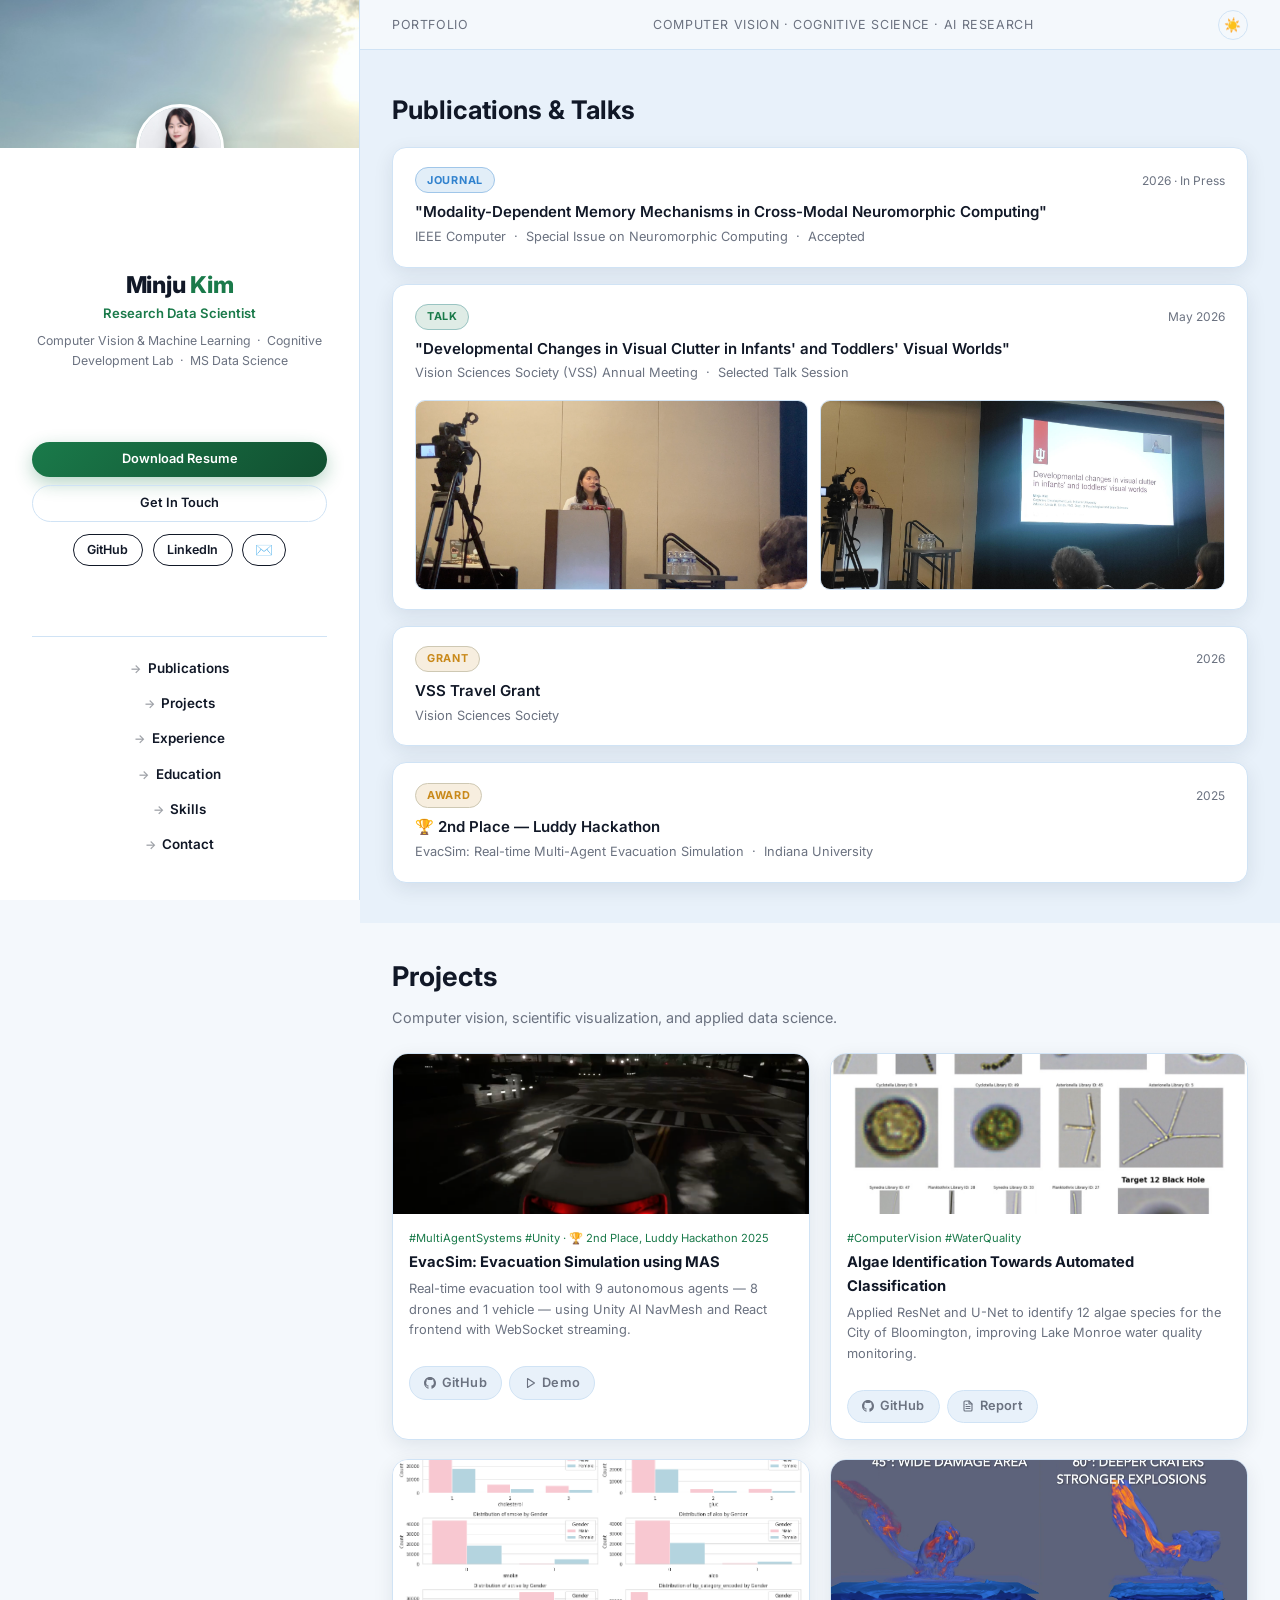
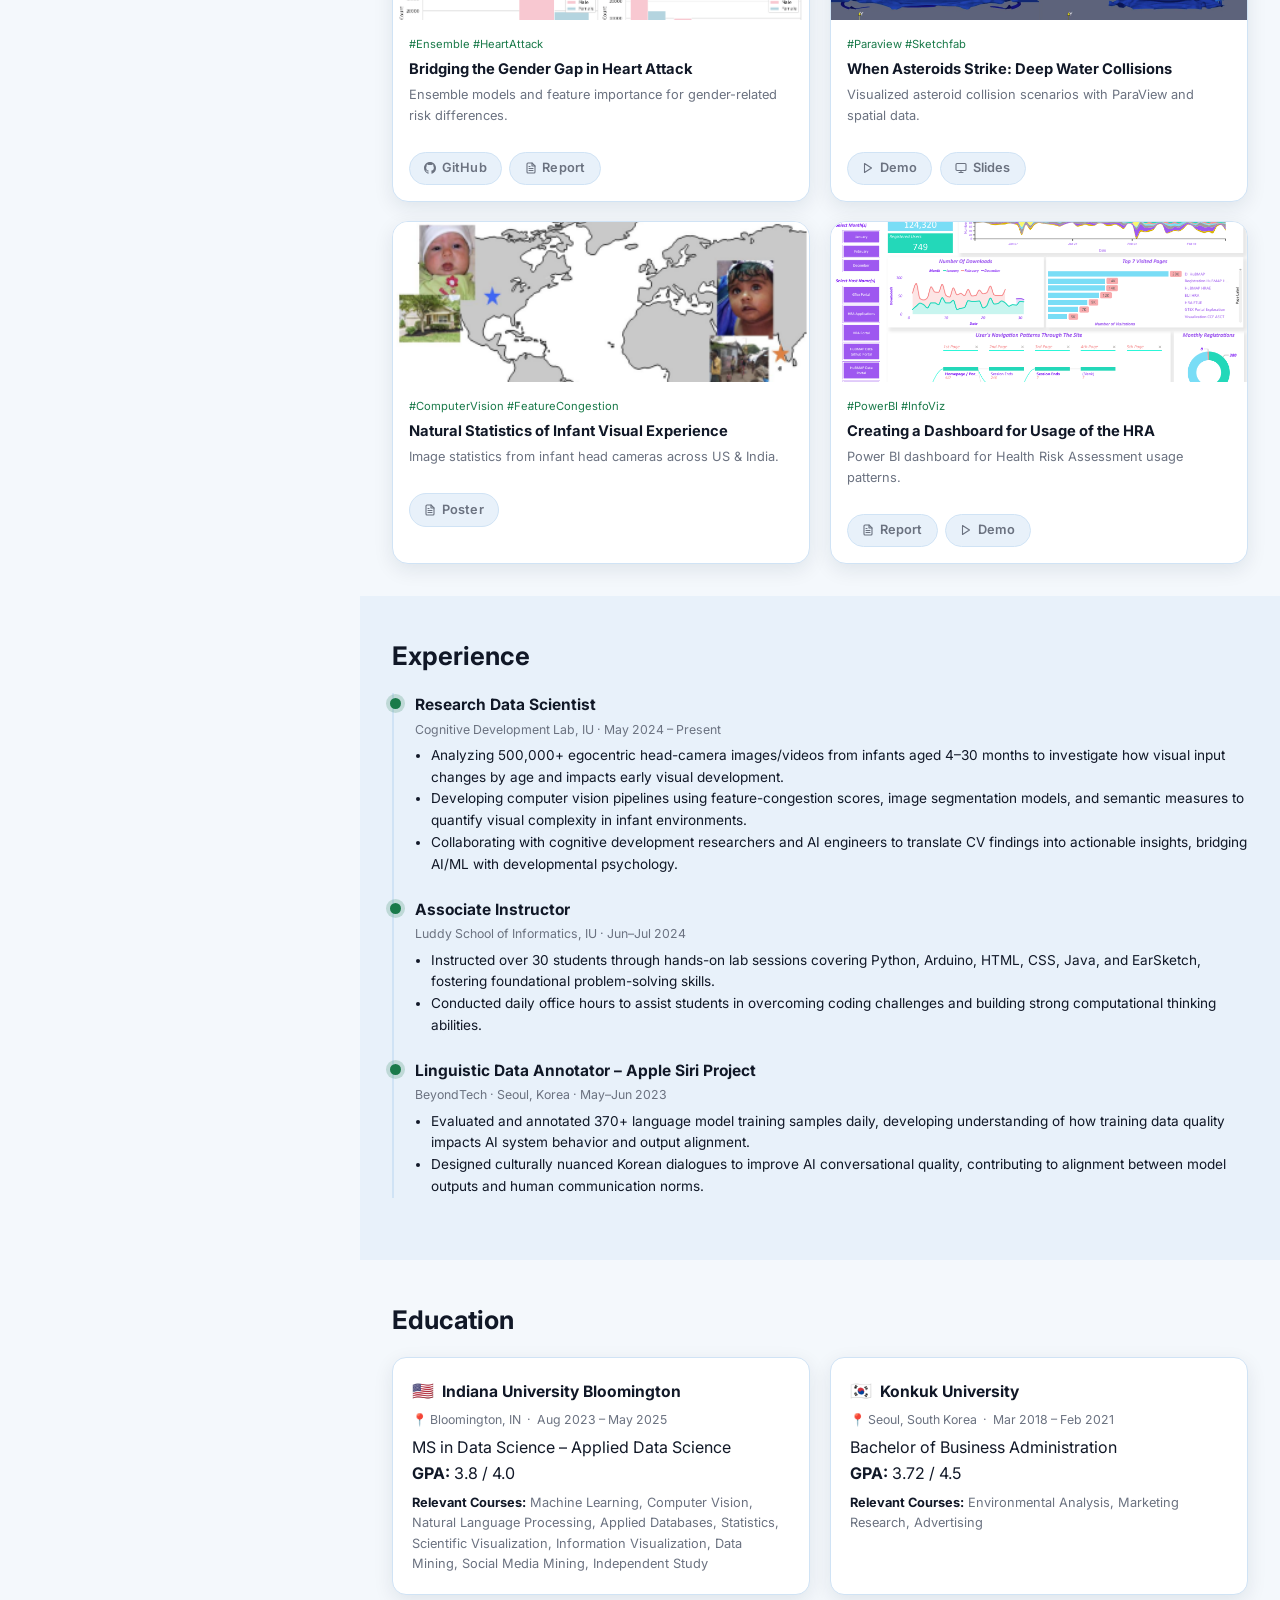
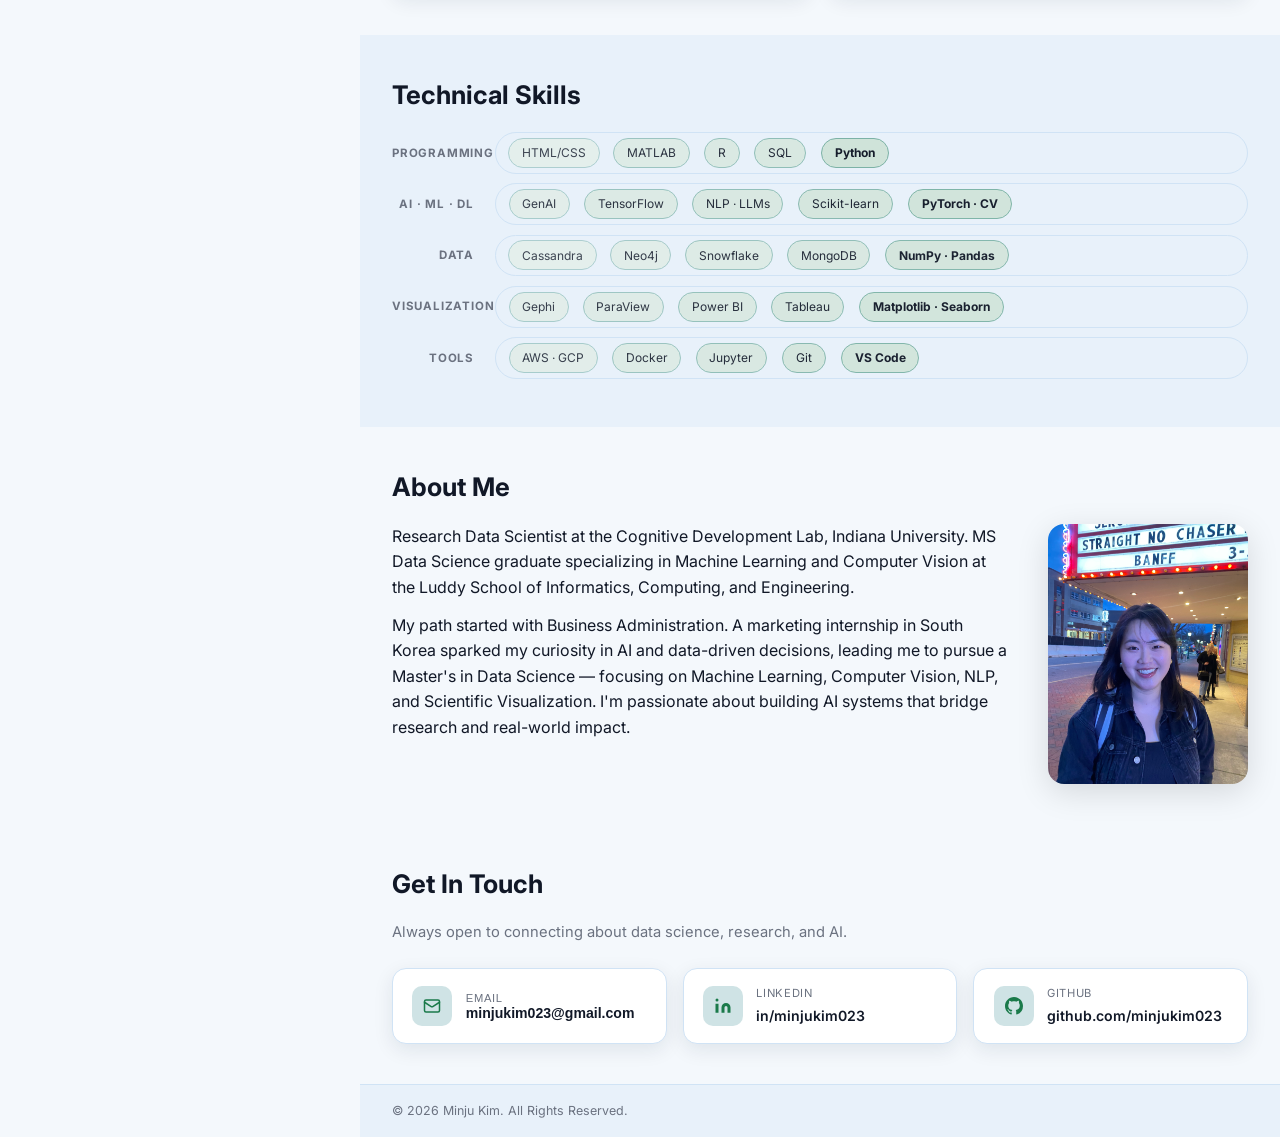
==== index.html @ e735b031 "Redesign sidebar profile to circular photo with sunlight banner, shift theme to sky-blue - Replace f" ====
<!DOCTYPE html>
<html lang="en">
<head>
  <meta charset="UTF-8"/>
  <title>Minju Kim | Portfolio</title>
  <!-- Google Analytics -->
  <script async src="https://www.googletagmanager.com/gtag/js?id=G-DEW9WZ7MZG"></script>
  <script>
    window.dataLayer = window.dataLayer || [];
    function gtag(){dataLayer.push(arguments);}
    gtag('js', new Date());
    gtag('config', 'G-DEW9WZ7MZG');
  </script>
  <meta name="viewport" content="width=device-width, initial-scale=1"/>
  <link href="https://fonts.googleapis.com/css2?family=Inter:wght@400;500;600;700;800&display=swap" rel="stylesheet"/>
  <style>
    :root {
      --bg: #f4f8fc; --bg-alt: #e8f1fa; --card-bg: #ffffff;
      --text: #111827; --muted: #6b7280; --accent: #1a7a4a;
      --border: #d0e3f5; --shadow: 0 6px 20px rgba(10,30,60,0.09);
      --sidebar-bg: #ffffff;
    }
    html[data-theme="dark"] {
      --bg: #05090f; --bg-alt: #0a1220; --card-bg: #0f1c2e;
      --text: #e5e7eb; --muted: #9ca3af; --accent: #28a85e;
      --border: #1a2d45; --shadow: 0 6px 20px rgba(0,0,0,0.5);
      --sidebar-bg: #0a1220;
    }
    *,*::before,*::after { box-sizing: border-box; margin: 0; padding: 0; }
    html { scroll-behavior: smooth; }
    body { font-family: "Inter", system-ui, sans-serif; background: var(--bg); color: var(--text); line-height: 1.6; }
    html[data-theme="dark"] body { background: radial-gradient(circle at top left, #0f1c2e, #05090f 60%); }

    /* === SIDEBAR === */
    .sidebar {
      position: fixed; top: 0; left: 0;
      width: 360px; height: 100vh;
      background: var(--sidebar-bg);
      border-right: 1px solid var(--border);
      overflow-y: auto;
      display: flex; flex-direction: column; justify-content: space-between;
      padding: 2.5rem 2rem;
      z-index: 10;
    }
    html[data-theme="dark"] .sidebar {
      background: linear-gradient(180deg, #0a1220 0%, #05090f 100%);
      box-shadow: 4px 0 30px rgba(0,0,0,0.4);
    }
    .sidebar-top { display: flex; flex-direction: column; align-items: center; gap: 0.8rem; width: 100%; }

    /* === PROFILE: sunlight banner + circle photo === */
    .sidebar-banner {
      width: calc(100% + 4rem); margin: -2.5rem -2rem 0;
      height: 148px; position: relative; overflow: hidden; flex-shrink: 0;
      background: url('assets/sunlight.jpeg') center/cover no-repeat;
    }
    .sidebar-banner::after {
      content: ""; position: absolute; inset: 0;
      background: rgba(255,255,255,0.08);
      pointer-events: none;
    }
    html[data-theme="dark"] .sidebar-banner::after {
      background: rgba(5,9,15,0.45);
    }
    .profile-circle-wrap {
      position: absolute; bottom: -44px; left: 50%; transform: translateX(-50%); z-index: 2;
    }
    .profile-circle {
      width: 88px; height: 88px; border-radius: 50%;
      object-fit: cover; object-position: top center; display: block;
      border: 3px solid #fff;
      box-shadow: 0 4px 20px rgba(0,0,0,0.22);
    }
    html[data-theme="dark"] .profile-circle { border-color: var(--card-bg); }
    .sidebar-info { text-align: center; padding-top: 54px; width: 100%; }
    .profile-name { font-size: 1.45rem; font-weight: 800; color: var(--text); letter-spacing: -0.01em; margin-bottom: 0.2rem; line-height: 1.2; }
    .profile-role { font-size: 0.82rem; color: var(--accent); font-weight: 600; margin-bottom: 0.1rem; }
    .profile-bio { font-size: 0.77rem; color: var(--muted); line-height: 1.65; margin-top: 0.4rem; }
    .accent { color: var(--accent); }
    .sidebar-nav { display: flex; flex-direction: column; gap: 0.3rem; border-top: 1px solid var(--border); padding-top: 1rem; align-items: center; width: 100%; }
    .sidebar-nav a { font-size: 0.84rem; font-weight: 600; color: var(--text); text-decoration: none; padding: 0.28rem 0; transition: color 0.15s; display: flex; align-items: center; gap: 0.4rem; justify-content: center; }
    .sidebar-nav a:hover { color: var(--accent); }
    .sidebar-nav a::before { content: "→"; font-size: 0.75rem; opacity: 0.4; transition: opacity 0.15s, color 0.15s; }
    .sidebar-nav a:hover::before { opacity: 1; color: var(--accent); }
    .sidebar-btns { display: flex; flex-direction: column; gap: 0.5rem; width: 100%; }
    .btn { display: inline-flex; align-items: center; justify-content: center; padding: 0.45rem 0.95rem; border-radius: 999px; font-size: 0.8rem; font-weight: 600; text-decoration: none; transition: transform 0.08s, box-shadow 0.08s; border: none; cursor: pointer; }
    .btn-p { background: linear-gradient(135deg, var(--accent), color-mix(in srgb, var(--accent) 65%, #000)); color: #fff; box-shadow: 0 6px 18px color-mix(in srgb, var(--accent) 32%, transparent); }
    .btn-p:hover { transform: translateY(-1px); }
    .btn-g { border: 1px solid var(--border); color: var(--text); background: transparent; }
    .btn-g:hover { background: var(--bg-alt); }
    .social-links { display: flex; gap: 0.6rem; flex-wrap: wrap; justify-content: center; }
    .social-links a { font-size: 0.78rem; font-weight: 600; color: var(--text); text-decoration: none; padding: 0.3rem 0.85rem; border: 1.5px solid var(--text); border-radius: 999px; transition: color 0.15s, border-color 0.15s, background 0.15s; }
    .social-links a:hover { color: var(--accent); border-color: var(--accent); background: color-mix(in srgb, var(--accent) 8%, transparent); }
    .social-email-btn { font-size: 0.9rem; padding: 0.3rem 0.75rem; border: 1.5px solid var(--text); border-radius: 999px; background: transparent; cursor: pointer; transition: border-color 0.15s, background 0.15s; line-height: 1; }
    .social-email-btn:hover { border-color: var(--accent); background: color-mix(in srgb, var(--accent) 8%, transparent); }
    .theme-toggle { width: 30px; height: 30px; border-radius: 999px; border: 1px solid var(--border); background: transparent; color: var(--text); cursor: pointer; font-size: 0.85rem; display: flex; align-items: center; justify-content: center; }

    /* === MAIN CONTENT === */
    .main-content { margin-left: 360px; min-height: 100vh; }

    /* Projects header bar */
    .content-nav {
      position: sticky; top: 0; z-index: 5;
      background: color-mix(in srgb, var(--bg) 90%, transparent);
      backdrop-filter: blur(16px); border-bottom: 1px solid var(--border);
      padding: 0.6rem 2rem; display: flex; align-items: center; justify-content: space-between;
    }
    .content-nav span { font-size: 0.78rem; color: var(--muted); letter-spacing: 0.05em; text-transform: uppercase; }

    /* Projects grid */
    .projects-section { padding: 2rem; }
    .projects-section h2 { font-size: 1.7rem; margin-bottom: 0.5rem; }
    .section-intro { color: var(--muted); margin-bottom: 1.5rem; font-size: 0.9rem; }
    .proj-grid { display: grid; grid-template-columns: repeat(auto-fill, minmax(280px, 1fr)); gap: 1.2rem; }
    .project-card { background: var(--card-bg); border-radius: 16px; border: 1px solid var(--border); box-shadow: var(--shadow); overflow: hidden; transition: transform 0.18s ease, box-shadow 0.18s ease; }
    .project-card:hover { transform: translateY(-3px); box-shadow: 0 16px 36px rgba(0,0,0,0.13); }
    html[data-theme="dark"] .project-card:hover { box-shadow: 0 16px 36px rgba(0,0,0,0.5); }
    .project-card-img { height: 160px; width: 100%; object-fit: cover; display: block; }
    .project-card-body { padding: 1rem; }
    .project-card-body .meta { font-size: 0.7rem; color: var(--accent); margin-bottom: 0.2rem; }
    .project-card-body h3 { font-size: 0.92rem; margin-bottom: 0.25rem; }
    .project-card-body p { font-size: 0.8rem; color: var(--muted); }
    .project-card-links { padding: 0.6rem 1rem 1rem; display: flex; gap: 0.45rem; flex-wrap: wrap; }
    .project-card-links a {
      display: inline-flex; align-items: center; gap: 0.35rem;
      font-size: 0.8rem; font-weight: 600; letter-spacing: 0.01em;
      padding: 0.35rem 0.9rem; border-radius: 999px; text-decoration: none;
      border: 1px solid var(--border); color: var(--muted); background: var(--bg-alt);
      transition: border-color 0.15s, color 0.15s, background 0.15s, transform 0.1s;
    }
    .project-card-links a:hover {
      border-color: var(--accent); color: var(--accent);
      background: color-mix(in srgb, var(--accent) 8%, var(--card-bg));
      transform: translateY(-1px);
    }
    .project-card-links a svg { flex-shrink: 0; }

    /* Other sections */
    .other-section { padding: 2.5rem 2rem; }
    .other-section.alt { background: var(--bg-alt); }
    .other-section h2 { font-size: 1.6rem; margin-bottom: 1rem; }

    /* === SKILLS: Skill Map === */
    .skill-map-wrap { display: flex; align-items: stretch; gap: 0.5rem; }
    .skill-map-y-label { display: none; }
    .skill-map-inner { flex: 1; display: flex; flex-direction: column; gap: 0.5rem; }
    .skill-map-grid { display: grid; grid-template-columns: 90px 1fr; gap: 0.6rem 0.8rem; align-items: center; }
    .skill-map-row-label { font-size: 0.72rem; font-weight: 700; text-transform: uppercase; letter-spacing: 0.07em; color: var(--muted); text-align: right; padding-right: 0.5rem; }
    .skill-map-row {
      display: flex; align-items: center; gap: 0.5rem;
      background: var(--bg-alt); border-radius: 999px;
      padding: 0.3rem 0.5rem; border: 1px solid var(--border);
      position: relative;
    }
    .skill-bubble {
      padding: 0.28rem 0.8rem; border-radius: 999px;
      font-size: 0.75rem; white-space: nowrap; cursor: default;
      background: color-mix(in srgb, var(--accent) calc(var(--prof) * 22%), var(--card-bg));
      border: 1.5px solid color-mix(in srgb, var(--accent) calc(var(--prof) * 50%), var(--border));
      color: var(--text);
      opacity: calc(0.55 + var(--prof) * 0.45);
      transition: transform 0.15s, opacity 0.15s;
      margin-left: calc(var(--prof) * 8px);
    }
    .skill-bubble:hover { transform: scale(1.08); opacity: 1; }
    .skill-map-x-axis { display: none; }

    /* About layout */
    .about-layout { display: flex; align-items: flex-start; gap: 2.5rem; }
    .about-text { flex: 1; }
    .about-photo-wrap { flex-shrink: 0; }
    .about-photo {
      width: 200px; height: 260px;
      object-fit: cover; object-position: top center;
      border-radius: 16px;
      box-shadow: 0 8px 32px rgba(0,0,0,0.13);
      display: block;
    }
    html[data-theme="dark"] .about-photo { box-shadow: 0 8px 32px rgba(0,0,0,0.45); }
    .cards { display: grid; grid-template-columns: repeat(auto-fit, minmax(250px, 1fr)); gap: 1.2rem; }
    .card { background: var(--card-bg); border-radius: 14px; padding: 1.2rem; border: 1px solid var(--border); box-shadow: var(--shadow); }
    .card h3 { margin-top: 0; font-size: 0.98rem; }
    .card-meta { font-size: 0.77rem; color: var(--muted); margin-bottom: 0.35rem; }
    .timeline { border-left: 2px solid var(--border); padding-left: 1.3rem; margin-top: 0.8rem; }
    .tl-item { position: relative; margin-bottom: 1.4rem; }
    .tl-dot { position: absolute; left: -1.55rem; top: 0.3rem; width: 11px; height: 11px; border-radius: 50%; background: var(--accent); box-shadow: 0 0 0 4px color-mix(in srgb, var(--accent) 20%, transparent); }
    .tl-content h3 { margin: 0 0 0.1rem; font-size: 0.97rem; }
    .tl-content ul { padding-left: 1rem; margin: 0.3rem 0 0; }
    .tl-content li { font-size: 0.85rem; color: var(--text); }
    .contact-grid { display: grid; grid-template-columns: repeat(auto-fit, minmax(200px, 1fr)); gap: 1rem; margin-top: 1.5rem; }
    .contact-card { display: flex; align-items: center; gap: 0.85rem; padding: 1rem 1.2rem; background: var(--card-bg); border: 1px solid var(--border); border-radius: 14px; box-shadow: var(--shadow); text-decoration: none; color: var(--text); transition: transform 0.15s, border-color 0.15s, box-shadow 0.15s; }
    .contact-card:hover { transform: translateY(-2px); border-color: var(--accent); box-shadow: 0 12px 28px rgba(0,0,0,0.12); }
    html[data-theme="dark"] .contact-card:hover { box-shadow: 0 12px 28px rgba(0,0,0,0.45); }
    .contact-card-icon { width: 40px; height: 40px; border-radius: 10px; background: color-mix(in srgb, var(--accent) 12%, var(--bg-alt)); display: flex; align-items: center; justify-content: center; flex-shrink: 0; color: var(--accent); }
    .contact-card-info { display: flex; flex-direction: column; }
    .contact-card-label { font-size: 0.7rem; color: var(--muted); text-transform: uppercase; letter-spacing: 0.06em; margin-bottom: 0.1rem; }
    .contact-card-value { font-size: 0.88rem; font-weight: 600; }

    /* === EMAIL MODAL === */
    .modal-overlay { display: none; position: fixed; inset: 0; background: rgba(0,0,0,0.45); backdrop-filter: blur(4px); z-index: 100; align-items: center; justify-content: center; padding: 1rem; }
    .modal-overlay.open { display: flex; }
    .modal { background: var(--card-bg); border: 1px solid var(--border); border-radius: 20px; box-shadow: 0 24px 64px rgba(0,0,0,0.25); width: 100%; max-width: 480px; padding: 2rem; position: relative; animation: modal-in 0.2s ease; }
    @keyframes modal-in { from { opacity: 0; transform: translateY(12px) scale(0.97); } to { opacity: 1; transform: none; } }
    .modal-close { position: absolute; top: 1rem; right: 1rem; width: 28px; height: 28px; border-radius: 999px; border: 1px solid var(--border); background: transparent; color: var(--muted); cursor: pointer; font-size: 1rem; display: flex; align-items: center; justify-content: center; line-height: 1; }
    .modal-close:hover { color: var(--text); border-color: var(--text); }
    .modal h3 { font-size: 1.1rem; margin-bottom: 0.25rem; }
    .modal-sub { font-size: 0.82rem; color: var(--muted); margin-bottom: 1.4rem; }
    .form-group { display: flex; flex-direction: column; gap: 0.3rem; margin-bottom: 0.9rem; }
    .form-group label { font-size: 0.75rem; color: var(--muted); text-transform: uppercase; letter-spacing: 0.05em; }
    .form-group input, .form-group textarea { background: var(--bg-alt); border: 1px solid var(--border); border-radius: 10px; padding: 0.6rem 0.85rem; font-size: 0.88rem; color: var(--text); font-family: inherit; outline: none; transition: border-color 0.15s; resize: none; }
    .form-group input:focus, .form-group textarea:focus { border-color: var(--accent); }
    .modal-actions { display: flex; gap: 0.6rem; margin-top: 1.2rem; }
    .modal-actions .btn { flex: 1; justify-content: center; }

    /* === PUBLICATIONS & TALKS === */
    .pub-list { display: flex; flex-direction: column; gap: 1rem; }
    .pub-item { background: var(--card-bg); border: 1px solid var(--border); border-radius: 14px; padding: 1.2rem 1.4rem; box-shadow: var(--shadow); transition: transform 0.15s, box-shadow 0.15s; }
    .pub-item:hover { transform: translateY(-2px); box-shadow: 0 12px 28px rgba(0,0,0,0.11); }
    html[data-theme="dark"] .pub-item:hover { box-shadow: 0 12px 28px rgba(0,0,0,0.4); }
    .pub-header { display: flex; align-items: center; gap: 0.6rem; margin-bottom: 0.5rem; }
    .pub-badge { font-size: 0.68rem; font-weight: 700; letter-spacing: 0.07em; text-transform: uppercase; padding: 0.2rem 0.65rem; border-radius: 999px; }
    .pub-badge-journal { background: color-mix(in srgb, #3182ce 14%, var(--card-bg)); color: #3182ce; border: 1px solid color-mix(in srgb, #3182ce 30%, var(--border)); }
    .pub-badge-talk { background: color-mix(in srgb, var(--accent) 14%, var(--card-bg)); color: var(--accent); border: 1px solid color-mix(in srgb, var(--accent) 30%, var(--border)); }
    .pub-badge-award { background: color-mix(in srgb, #c9891a 14%, var(--card-bg)); color: #c9891a; border: 1px solid color-mix(in srgb, #c9891a 30%, var(--border)); }
    html[data-theme="dark"] .pub-badge-journal { color: #63b3ed; }
    html[data-theme="dark"] .pub-badge-award { color: #f6ad55; }
    .pub-year { font-size: 0.75rem; color: var(--muted); margin-left: auto; }
    .pub-title { font-size: 0.94rem; font-weight: 600; margin-bottom: 0.25rem; line-height: 1.45; }
    .pub-venue { font-size: 0.8rem; color: var(--muted); }
    .pub-photos { display: flex; gap: 0.75rem; margin-top: 1rem; }
    .pub-photo { flex: 1; border-radius: 10px; object-fit: cover; height: 190px; border: 1px solid var(--border); display: block; }
    @media (max-width: 860px) { .pub-photos { flex-direction: column; } .pub-photo { height: 200px; width: 100%; } }

    .site-footer { border-top: 1px solid var(--border); padding: 1rem 2rem; background: var(--bg-alt); font-size: 0.78rem; color: var(--muted); }

    /* Responsive */
    @media (max-width: 860px) {
      .sidebar { position: relative; width: 100%; height: auto; border-right: none; border-bottom: 1px solid var(--border); flex-direction: column; gap: 1rem; padding: 0 0 1.5rem; }
      .sidebar-banner { width: 100%; margin: 0; height: 130px; }
      .sidebar-info { padding: 0 1.5rem 0.5rem; }
      .sidebar-top { padding: 0 1.5rem; }
      .sidebar-btns, .sidebar-nav, .social-links { width: 100%; }
      .sidebar-nav { padding: 0.8rem 1.5rem 0; }
      .main-content { margin-left: 0; }
      .about-layout { flex-direction: column; gap: 1.5rem; }
      .about-photo-wrap { width: 100%; display: flex; justify-content: center; }
      .about-photo { width: 60%; height: auto; aspect-ratio: 3/4; border-radius: 12px; }
      .skill-map-grid { grid-template-columns: 1fr; gap: 0.4rem; }
      .skill-map-row-label { text-align: left; padding-right: 0; padding-bottom: 0.1rem; }
      .skill-map-row { flex-wrap: wrap; border-radius: 12px; }
      .skill-bubble { white-space: normal; margin-left: 0 !important; }
      .content-nav-sub { display: none; }
      .content-nav { padding: 0.6rem 1.2rem; }
    }
  </style>
</head>
<body>
  <!-- === SIDEBAR === -->
  <aside class="sidebar">
    <div class="sidebar-banner">
      <div class="profile-circle-wrap">
        <img src="assets/profile1.jpeg" alt="Minju Kim" class="profile-circle"/>
      </div>
    </div>
    <div class="sidebar-info">
      <p class="profile-name">Minju <span class="accent">Kim</span></p>
      <p class="profile-role">Research Data Scientist</p>
      <p class="profile-bio">Computer Vision &amp; Machine Learning &nbsp;·&nbsp; Cognitive Development Lab &nbsp;·&nbsp; MS Data Science</p>
    </div>
    <div class="sidebar-top">
      <div class="sidebar-btns">
        <a href="https://drive.google.com/file/d/1iomFxZyTQRzFpp1T58-ZU-3G738wxcMQ/view?usp=sharing" class="btn btn-p" target="_blank">Download Resume</a>
        <a href="#contact" class="btn btn-g">Get In Touch</a>
      </div>
      <div class="social-links">
        <a href="https://github.com/minjukim023" target="_blank">GitHub</a>
        <a href="https://www.linkedin.com/in/minjukim023/" target="_blank">LinkedIn</a>
        <button onclick="document.getElementById('email-modal').classList.add('open')" class="social-email-btn" aria-label="Send Email">✉️</button>
      </div>
    </div>
    <nav class="sidebar-nav">
      <a href="#publications">Publications</a>
      <a href="#projects">Projects</a>
      <a href="#experience">Experience</a>
      <a href="#education">Education</a>
      <a href="#about">Skills</a>
      <a href="#contact">Contact</a>
    </nav>
  </aside>

  <!-- === MAIN CONTENT === -->
  <div class="main-content">
    <div class="content-nav">
      <span>Portfolio</span>
      <span class="content-nav-sub">Computer Vision · Cognitive Science · AI Research</span>
      <button class="theme-toggle" id="theme-toggle" aria-label="Toggle dark mode">🌙</button>
    </div>

    <!-- PUBLICATIONS & TALKS -->
    <section id="publications" class="other-section alt">
      <h2>Publications &amp; Talks</h2>
      <div class="pub-list">

        <div class="pub-item">
          <div class="pub-header">
            <span class="pub-badge pub-badge-journal">Journal</span>
            <span class="pub-year">2026 · In Press</span>
          </div>
          <p class="pub-title">"Modality-Dependent Memory Mechanisms in Cross-Modal Neuromorphic Computing"</p>
          <p class="pub-venue">IEEE Computer &nbsp;·&nbsp; Special Issue on Neuromorphic Computing &nbsp;·&nbsp; Accepted</p>
        </div>

        <div class="pub-item">
          <div class="pub-header">
            <span class="pub-badge pub-badge-talk">Talk</span>
            <span class="pub-year">May 2026</span>
          </div>
          <p class="pub-title">"Developmental Changes in Visual Clutter in Infants' and Toddlers' Visual Worlds"</p>
          <p class="pub-venue">Vision Sciences Society (VSS) Annual Meeting &nbsp;·&nbsp; Selected Talk Session</p>
          <div class="pub-photos">
            <img src="assets/present1.png" alt="VSS 2026 Talk" class="pub-photo"/>
            <img src="assets/present2.jpg" alt="VSS 2026 Presentation" class="pub-photo"/>
          </div>
        </div>

        <div class="pub-item">
          <div class="pub-header">
            <span class="pub-badge pub-badge-award">Grant</span>
            <span class="pub-year">2026</span>
          </div>
          <p class="pub-title">VSS Travel Grant</p>
          <p class="pub-venue">Vision Sciences Society</p>
        </div>

        <div class="pub-item">
          <div class="pub-header">
            <span class="pub-badge pub-badge-award">Award</span>
            <span class="pub-year">2025</span>
          </div>
          <p class="pub-title">🏆 2nd Place — Luddy Hackathon</p>
          <p class="pub-venue">EvacSim: Real-time Multi-Agent Evacuation Simulation &nbsp;·&nbsp; Indiana University</p>
        </div>

      </div>
    </section>

    <!-- PROJECTS -->
    <section id="projects" class="projects-section">
      <h2>Projects</h2>
      <p class="section-intro">Computer vision, scientific visualization, and applied data science.</p>
      <div class="proj-grid">
        <div class="project-card">
          <img src="assets/EvacSim.png" alt="EvacSim Evacuation Simulation" class="project-card-img"/>
          <div class="project-card-body"><p class="meta">#MultiAgentSystems #Unity · 🏆 2nd Place, Luddy Hackathon 2025</p><h3>EvacSim: Evacuation Simulation using MAS</h3><p>Real-time evacuation tool with 9 autonomous agents — 8 drones and 1 vehicle — using Unity AI NavMesh and React frontend with WebSocket streaming.</p></div>
          <div class="project-card-links">
            <a href="https://github.com/MinjuKim023/Evacuation-Simulation" target="_blank"><svg width="12" height="12" viewBox="0 0 24 24" fill="currentColor"><path d="M12 0C5.37 0 0 5.37 0 12c0 5.31 3.435 9.795 8.205 11.385.6.105.825-.255.825-.57 0-.285-.015-1.23-.015-2.235-3.015.555-3.795-.735-4.035-1.41-.135-.345-.72-1.41-1.23-1.695-.42-.225-1.02-.78-.015-.795.945-.015 1.62.87 1.845 1.23 1.08 1.815 2.805 1.305 3.495.99.105-.78.42-1.305.765-1.605-2.67-.3-5.46-1.335-5.46-5.925 0-1.305.465-2.385 1.23-3.225-.12-.3-.54-1.53.12-3.18 0 0 1.005-.315 3.3 1.23.96-.27 1.98-.405 3-.405s2.04.135 3 .405c2.295-1.56 3.3-1.23 3.3-1.23.66 1.65.24 2.88.12 3.18.765.84 1.23 1.905 1.23 3.225 0 4.605-2.805 5.625-5.475 5.925.435.375.81 1.095.81 2.22 0 1.605-.015 2.895-.015 3.3 0 .315.225.69.825.57A12.02 12.02 0 0 0 24 12c0-6.63-5.37-12-12-12z"/></svg>GitHub</a>
            <a href="https://www.youtube.com/watch?v=hO1vGT5lekk" target="_blank"><svg width="12" height="12" viewBox="0 0 24 24" fill="none" stroke="currentColor" stroke-width="2.2" stroke-linecap="round" stroke-linejoin="round"><polygon points="5 3 19 12 5 21 5 3"/></svg>Demo</a>
          </div>
        </div>
        <div class="project-card">
          <img src="assets/algae.jpg" alt="Algae Identification Towards Automated Classification" class="project-card-img"/>
          <div class="project-card-body"><p class="meta">#ComputerVision #WaterQuality</p><h3>Algae Identification Towards Automated Classification</h3><p>Applied ResNet and U-Net to identify 12 algae species for the City of Bloomington, improving Lake Monroe water quality monitoring.</p></div>
          <div class="project-card-links">
            <a href="https://github.com/MinjuKim023/Microscopic-Algae-Classification" target="_blank"><svg width="12" height="12" viewBox="0 0 24 24" fill="currentColor"><path d="M12 0C5.37 0 0 5.37 0 12c0 5.31 3.435 9.795 8.205 11.385.6.105.825-.255.825-.57 0-.285-.015-1.23-.015-2.235-3.015.555-3.795-.735-4.035-1.41-.135-.345-.72-1.41-1.23-1.695-.42-.225-1.02-.78-.015-.795.945-.015 1.62.87 1.845 1.23 1.08 1.815 2.805 1.305 3.495.99.105-.78.42-1.305.765-1.605-2.67-.3-5.46-1.335-5.46-5.925 0-1.305.465-2.385 1.23-3.225-.12-.3-.54-1.53.12-3.18 0 0 1.005-.315 3.3 1.23.96-.27 1.98-.405 3-.405s2.04.135 3 .405c2.295-1.56 3.3-1.23 3.3-1.23.66 1.65.24 2.88.12 3.18.765.84 1.23 1.905 1.23 3.225 0 4.605-2.805 5.625-5.475 5.925.435.375.81 1.095.81 2.22 0 1.605-.015 2.895-.015 3.3 0 .315.225.69.825.57A12.02 12.02 0 0 0 24 12c0-6.63-5.37-12-12-12z"/></svg>GitHub</a>
            <a href="https://github.com/MinjuKim023/Microscopic-Algae-Classification/blob/main/Algae_final%20paper.pdf" target="_blank"><svg width="12" height="12" viewBox="0 0 24 24" fill="none" stroke="currentColor" stroke-width="2.2" stroke-linecap="round" stroke-linejoin="round"><path d="M14 2H6a2 2 0 0 0-2 2v16a2 2 0 0 0 2 2h12a2 2 0 0 0 2-2V8z"/><polyline points="14 2 14 8 20 8"/><line x1="16" y1="13" x2="8" y2="13"/><line x1="16" y1="17" x2="8" y2="17"/><polyline points="10 9 9 9 8 9"/></svg>Report</a>
          </div>
        </div>
        <div class="project-card">
          <img src="assets/heartattack.png" alt="Bridging the Gender Gap in Heart Attack" class="project-card-img"/>
          <div class="project-card-body"><p class="meta">#Ensemble #HeartAttack</p><h3>Bridging the Gender Gap in Heart Attack</h3><p>Ensemble models and feature importance for gender-related risk differences.</p></div>
          <div class="project-card-links">
            <a href="https://github.com/MinjuKim023/Bridging-the-Gender-Gap-in-Heart-Attack" target="_blank"><svg width="12" height="12" viewBox="0 0 24 24" fill="currentColor"><path d="M12 0C5.37 0 0 5.37 0 12c0 5.31 3.435 9.795 8.205 11.385.6.105.825-.255.825-.57 0-.285-.015-1.23-.015-2.235-3.015.555-3.795-.735-4.035-1.41-.135-.345-.72-1.41-1.23-1.695-.42-.225-1.02-.78-.015-.795.945-.015 1.62.87 1.845 1.23 1.08 1.815 2.805 1.305 3.495.99.105-.78.42-1.305.765-1.605-2.67-.3-5.46-1.335-5.46-5.925 0-1.305.465-2.385 1.23-3.225-.12-.3-.54-1.53.12-3.18 0 0 1.005-.315 3.3 1.23.96-.27 1.98-.405 3-.405s2.04.135 3 .405c2.295-1.56 3.3-1.23 3.3-1.23.66 1.65.24 2.88.12 3.18.765.84 1.23 1.905 1.23 3.225 0 4.605-2.805 5.625-5.475 5.925.435.375.81 1.095.81 2.22 0 1.605-.015 2.895-.015 3.3 0 .315.225.69.825.57A12.02 12.02 0 0 0 24 12c0-6.63-5.37-12-12-12z"/></svg>GitHub</a>
            <a href="https://github.com/MinjuKim023/Bridging-the-Gender-Gap-in-Heart-Attack/blob/main/Final%20Report/final-mk159-lli4-lc51.pdf" target="_blank"><svg width="12" height="12" viewBox="0 0 24 24" fill="none" stroke="currentColor" stroke-width="2.2" stroke-linecap="round" stroke-linejoin="round"><path d="M14 2H6a2 2 0 0 0-2 2v16a2 2 0 0 0 2 2h12a2 2 0 0 0 2-2V8z"/><polyline points="14 2 14 8 20 8"/><line x1="16" y1="13" x2="8" y2="13"/><line x1="16" y1="17" x2="8" y2="17"/><polyline points="10 9 9 9 8 9"/></svg>Report</a>
          </div>
        </div>
        <div class="project-card">
          <img src="assets/asteroid.png" alt="When Asteroids Strike: Deep Water Collisions" class="project-card-img"/>
          <div class="project-card-body"><p class="meta">#Paraview #Sketchfab</p><h3>When Asteroids Strike: Deep Water Collisions</h3><p>Visualized asteroid collision scenarios with ParaView and spatial data.</p></div>
          <div class="project-card-links">
            <a href="https://collectome.rt.iu.edu/frontend/exhibits/6759eef728048" target="_blank"><svg width="12" height="12" viewBox="0 0 24 24" fill="none" stroke="currentColor" stroke-width="2.2" stroke-linecap="round" stroke-linejoin="round"><polygon points="5 3 19 12 5 21 5 3"/></svg>Demo</a>
            <a href="https://drive.google.com/file/d/1C46P9J9lWNxvSac9iEq4x1_S-6zsJEjS/view" target="_blank"><svg width="12" height="12" viewBox="0 0 24 24" fill="none" stroke="currentColor" stroke-width="2.2" stroke-linecap="round" stroke-linejoin="round"><rect x="2" y="3" width="20" height="14" rx="2"/><path d="M8 21h8M12 17v4"/></svg>Slides</a>
          </div>
        </div>
        <div class="project-card">
          <img src="assets/baby.png" alt="Natural Statistics of Infant Visual Experience" class="project-card-img"/>
          <div class="project-card-body"><p class="meta">#ComputerVision #FeatureCongestion</p><h3>Natural Statistics of Infant Visual Experience</h3><p>Image statistics from infant head cameras across US & India.</p></div>
          <div class="project-card-links">
            <a href="https://drive.google.com/file/d/1zU25AT8OWRiKEsFhsdlBtwIfIKDT_RSm/view" target="_blank"><svg width="12" height="12" viewBox="0 0 24 24" fill="none" stroke="currentColor" stroke-width="2.2" stroke-linecap="round" stroke-linejoin="round"><path d="M14 2H6a2 2 0 0 0-2 2v16a2 2 0 0 0 2 2h12a2 2 0 0 0 2-2V8z"/><polyline points="14 2 14 8 20 8"/><line x1="16" y1="13" x2="8" y2="13"/><line x1="16" y1="17" x2="8" y2="17"/><polyline points="10 9 9 9 8 9"/></svg>Poster</a>
          </div>
        </div>
        <div class="project-card">
          <img src="assets/dashboard.png" alt="Creating a Dashboard for Usage of the HRA" class="project-card-img"/>
          <div class="project-card-body"><p class="meta">#PowerBI #InfoViz</p><h3>Creating a Dashboard for Usage of the HRA</h3><p>Power BI dashboard for Health Risk Assessment usage patterns.</p></div>
          <div class="project-card-links">
            <a href="https://drive.google.com/file/d/1NE9Km2rfP0q0T4n09CsXS3N6Fnq6SHWh/view" target="_blank"><svg width="12" height="12" viewBox="0 0 24 24" fill="none" stroke="currentColor" stroke-width="2.2" stroke-linecap="round" stroke-linejoin="round"><path d="M14 2H6a2 2 0 0 0-2 2v16a2 2 0 0 0 2 2h12a2 2 0 0 0 2-2V8z"/><polyline points="14 2 14 8 20 8"/><line x1="16" y1="13" x2="8" y2="13"/><line x1="16" y1="17" x2="8" y2="17"/><polyline points="10 9 9 9 8 9"/></svg>Report</a>
            <a href="https://drive.google.com/file/d/1Dcbzhdqx4l7pcvIKG3XoSQyjtEWKjTD7/view" target="_blank"><svg width="12" height="12" viewBox="0 0 24 24" fill="none" stroke="currentColor" stroke-width="2.2" stroke-linecap="round" stroke-linejoin="round"><polygon points="5 3 19 12 5 21 5 3"/></svg>Demo</a>
          </div>
        </div>
      </div>
    </section>

    <!-- EXPERIENCE -->
    <section id="experience" class="other-section alt">
      <h2>Experience</h2>
      <div class="timeline">
        <div class="tl-item"><div class="tl-dot"></div><div class="tl-content">
          <h3>Research Data Scientist</h3><p class="card-meta">Cognitive Development Lab, IU · May 2024 – Present</p>
          <ul>
            <li>Analyzing 500,000+ egocentric head-camera images/videos from infants aged 4–30 months to investigate how visual input changes by age and impacts early visual development.</li>
            <li>Developing computer vision pipelines using feature-congestion scores, image segmentation models, and semantic measures to quantify visual complexity in infant environments.</li>
            <li>Collaborating with cognitive development researchers and AI engineers to translate CV findings into actionable insights, bridging AI/ML with developmental psychology.</li>
          </ul>
        </div></div>
        <div class="tl-item"><div class="tl-dot"></div><div class="tl-content">
          <h3>Associate Instructor</h3><p class="card-meta">Luddy School of Informatics, IU · Jun–Jul 2024</p>
          <ul>
            <li>Instructed over 30 students through hands-on lab sessions covering Python, Arduino, HTML, CSS, Java, and EarSketch, fostering foundational problem-solving skills.</li>
            <li>Conducted daily office hours to assist students in overcoming coding challenges and building strong computational thinking abilities.</li>
          </ul>
        </div></div>
        <div class="tl-item"><div class="tl-dot"></div><div class="tl-content">
          <h3>Linguistic Data Annotator – Apple Siri Project</h3><p class="card-meta">BeyondTech · Seoul, Korea · May–Jun 2023</p>
          <ul>
            <li>Evaluated and annotated 370+ language model training samples daily, developing understanding of how training data quality impacts AI system behavior and output alignment.</li>
            <li>Designed culturally nuanced Korean dialogues to improve AI conversational quality, contributing to alignment between model outputs and human communication norms.</li>
          </ul>
        </div></div>
      </div>
    </section>

    <!-- EDUCATION -->
    <section id="education" class="other-section">
      <h2>Education</h2>
      <div class="cards">
        <div class="card">
          <div style="display:flex;align-items:center;gap:0.5rem;margin-bottom:0.3rem;">
            <span style="font-size:1.1rem;">🇺🇸</span>
            <h3 style="margin:0;">Indiana University Bloomington</h3>
          </div>
          <p class="card-meta">📍 Bloomington, IN &nbsp;·&nbsp; Aug 2023 – May 2025</p>
          <p>MS in Data Science – Applied Data Science</p>
          <p><strong>GPA:</strong> 3.8 / 4.0</p>
          <p style="font-size:0.8rem;color:var(--muted);margin-top:0.4rem;"><strong style="color:var(--text);">Relevant Courses:</strong> Machine Learning, Computer Vision, Natural Language Processing, Applied Databases, Statistics, Scientific Visualization, Information Visualization, Data Mining, Social Media Mining, Independent Study</p>
        </div>
        <div class="card">
          <div style="display:flex;align-items:center;gap:0.5rem;margin-bottom:0.3rem;">
            <span style="font-size:1.1rem;">🇰🇷</span>
            <h3 style="margin:0;">Konkuk University</h3>
          </div>
          <p class="card-meta">📍 Seoul, South Korea &nbsp;·&nbsp; Mar 2018 – Feb 2021</p>
          <p>Bachelor of Business Administration</p>
          <p><strong>GPA:</strong> 3.72 / 4.5</p>
          <p style="font-size:0.8rem;color:var(--muted);margin-top:0.4rem;"><strong style="color:var(--text);">Relevant Courses:</strong> Environmental Analysis, Marketing Research, Advertising</p>
        </div>
      </div>
    </section>

    <!-- SKILLS -->
    <section id="about" class="other-section alt" style="padding-bottom:3rem;">
      <h2>Technical Skills</h2>
      <div class="skill-map-wrap">
        <div class="skill-map-y-label">Domain</div>
        <div class="skill-map-inner">
          <div class="skill-map-grid">
            <!-- Row: Programming -->
            <div class="skill-map-row-label">Programming</div>
            <div class="skill-map-row" style="--row-hue:150;">
              <div class="skill-bubble" style="--prof:0.55;">HTML/CSS</div>
              <div class="skill-bubble" style="--prof:0.7;">MATLAB</div>
              <div class="skill-bubble" style="--prof:0.75;">R</div>
              <div class="skill-bubble" style="--prof:0.8;">SQL</div>
              <div class="skill-bubble" style="--prof:0.95;font-weight:700;">Python</div>
            </div>
            <!-- Row: AI / ML / DL -->
            <div class="skill-map-row-label">AI · ML · DL</div>
            <div class="skill-map-row" style="--row-hue:200;">
              <div class="skill-bubble" style="--prof:0.6;">GenAI</div>
              <div class="skill-bubble" style="--prof:0.72;">TensorFlow</div>
              <div class="skill-bubble" style="--prof:0.78;">NLP · LLMs</div>
              <div class="skill-bubble" style="--prof:0.85;">Scikit-learn</div>
              <div class="skill-bubble" style="--prof:0.92;font-weight:700;">PyTorch · CV</div>
            </div>
            <!-- Row: Data -->
            <div class="skill-map-row-label">Data</div>
            <div class="skill-map-row" style="--row-hue:170;">
              <div class="skill-bubble" style="--prof:0.55;">Cassandra</div>
              <div class="skill-bubble" style="--prof:0.62;">Neo4j</div>
              <div class="skill-bubble" style="--prof:0.7;">Snowflake</div>
              <div class="skill-bubble" style="--prof:0.78;">MongoDB</div>
              <div class="skill-bubble" style="--prof:0.88;font-weight:700;">NumPy · Pandas</div>
            </div>
            <!-- Row: Visualization -->
            <div class="skill-map-row-label">Visualization</div>
            <div class="skill-map-row" style="--row-hue:130;">
              <div class="skill-bubble" style="--prof:0.6;">Gephi</div>
              <div class="skill-bubble" style="--prof:0.68;">ParaView</div>
              <div class="skill-bubble" style="--prof:0.75;">Power BI</div>
              <div class="skill-bubble" style="--prof:0.82;">Tableau</div>
              <div class="skill-bubble" style="--prof:0.9;font-weight:700;">Matplotlib · Seaborn</div>
            </div>
            <!-- Row: Tools -->
            <div class="skill-map-row-label">Tools</div>
            <div class="skill-map-row" style="--row-hue:190;">
              <div class="skill-bubble" style="--prof:0.6;">AWS · GCP</div>
              <div class="skill-bubble" style="--prof:0.7;">Docker</div>
              <div class="skill-bubble" style="--prof:0.78;">Jupyter</div>
              <div class="skill-bubble" style="--prof:0.85;">Git</div>
              <div class="skill-bubble" style="--prof:0.9;font-weight:700;">VS Code</div>
            </div>
          </div>
          <!-- X-axis -->
          <div class="skill-map-x-axis">
            <span>Familiar</span><span>Proficient</span><span>Expert</span>
          </div>
        </div>
      </div>
    </section>

    <!-- ABOUT -->
    <section class="other-section">
      <h2>About Me</h2>
      <div class="about-layout">
        <div class="about-text">
          <p>Research Data Scientist at the Cognitive Development Lab, Indiana University. MS Data Science graduate specializing in Machine Learning and Computer Vision at the Luddy School of Informatics, Computing, and Engineering.</p>
          <p style="margin-top:0.75rem;">My path started with Business Administration. A marketing internship in South Korea sparked my curiosity in AI and data-driven decisions, leading me to pursue a Master's in Data Science — focusing on Machine Learning, Computer Vision, NLP, and Scientific Visualization. I'm passionate about building AI systems that bridge research and real-world impact.</p>
        </div>
        <div class="about-photo-wrap">
          <img src="assets/profile2.jpeg" alt="Minju Kim" class="about-photo"/>
        </div>
      </div>
    </section>

    <!-- CONTACT -->
    <section id="contact" class="other-section">
      <h2>Get In Touch</h2>
      <p style="color:var(--muted);font-size:0.92rem;">Always open to connecting about data science, research, and AI.</p>
      <div class="contact-grid">
        <button class="contact-card" onclick="document.getElementById('email-modal').classList.add('open')" style="text-align:left;width:100%;cursor:pointer;">
          <div class="contact-card-icon">
            <svg width="18" height="18" viewBox="0 0 24 24" fill="none" stroke="currentColor" stroke-width="2" stroke-linecap="round" stroke-linejoin="round"><rect x="2" y="4" width="20" height="16" rx="2"/><path d="m22 7-8.97 5.7a1.94 1.94 0 0 1-2.06 0L2 7"/></svg>
          </div>
          <div class="contact-card-info">
            <span class="contact-card-label">Email</span>
            <span class="contact-card-value">minjukim023@gmail.com</span>
          </div>
        </button>
        <a href="https://www.linkedin.com/in/minjukim023/" target="_blank" class="contact-card">
          <div class="contact-card-icon">
            <svg width="18" height="18" viewBox="0 0 24 24" fill="currentColor"><path d="M16 8a6 6 0 0 1 6 6v7h-4v-7a2 2 0 0 0-2-2 2 2 0 0 0-2 2v7h-4v-7a6 6 0 0 1 6-6z"/><rect x="2" y="9" width="4" height="12"/><circle cx="4" cy="4" r="2"/></svg>
          </div>
          <div class="contact-card-info">
            <span class="contact-card-label">LinkedIn</span>
            <span class="contact-card-value">in/minjukim023</span>
          </div>
        </a>
        <a href="https://github.com/minjukim023" target="_blank" class="contact-card">
          <div class="contact-card-icon">
            <svg width="18" height="18" viewBox="0 0 24 24" fill="currentColor"><path d="M12 0C5.37 0 0 5.37 0 12c0 5.31 3.435 9.795 8.205 11.385.6.105.825-.255.825-.57 0-.285-.015-1.23-.015-2.235-3.015.555-3.795-.735-4.035-1.41-.135-.345-.72-1.41-1.23-1.695-.42-.225-1.02-.78-.015-.795.945-.015 1.62.87 1.845 1.23 1.08 1.815 2.805 1.305 3.495.99.105-.78.42-1.305.765-1.605-2.67-.3-5.46-1.335-5.46-5.925 0-1.305.465-2.385 1.23-3.225-.12-.3-.54-1.53.12-3.18 0 0 1.005-.315 3.3 1.23.96-.27 1.98-.405 3-.405s2.04.135 3 .405c2.295-1.56 3.3-1.23 3.3-1.23.66 1.65.24 2.88.12 3.18.765.84 1.23 1.905 1.23 3.225 0 4.605-2.805 5.625-5.475 5.925.435.375.81 1.095.81 2.22 0 1.605-.015 2.895-.015 3.3 0 .315.225.69.825.57A12.02 12.02 0 0 0 24 12c0-6.63-5.37-12-12-12z"/></svg>
          </div>
          <div class="contact-card-info">
            <span class="contact-card-label">GitHub</span>
            <span class="contact-card-value">github.com/minjukim023</span>
          </div>
        </a>
      </div>
    </section>

    <footer class="site-footer"><p>&copy; <span id="year"></span> Minju Kim. All Rights Reserved.</p></footer>
  </div>

  <!-- EMAIL MODAL -->
  <div class="modal-overlay" id="email-modal" onclick="if(event.target===this)this.classList.remove('open')">
    <div class="modal">
      <button class="modal-close" onclick="document.getElementById('email-modal').classList.remove('open')" aria-label="Close">✕</button>
      <h3>Send a Message</h3>
      <p class="modal-sub">I'll get back to you as soon as possible.</p>
      <div class="form-group">
        <label for="msg-name">Your Name</label>
        <input type="text" id="msg-name" placeholder="Jane Doe"/>
      </div>
      <div class="form-group">
        <label for="msg-subject">Subject</label>
        <input type="text" id="msg-subject" placeholder="Opportunity / Collaboration / Hello"/>
      </div>
      <div class="form-group">
        <label for="msg-body">Message</label>
        <textarea id="msg-body" rows="5" placeholder="Write your message here..."></textarea>
      </div>
      <div class="modal-actions">
        <button class="btn btn-g" onclick="document.getElementById('email-modal').classList.remove('open')">Cancel</button>
        <button class="btn btn-p" onclick="sendEmail()">Send Email</button>
      </div>
    </div>
  </div>

  <script>
    function sendEmail() {
      const name = document.getElementById('msg-name').value.trim();
      const subject = document.getElementById('msg-subject').value.trim();
      const body = document.getElementById('msg-body').value.trim();
      if (!body) { alert('Please write a message.'); return; }
      const fullSubject = subject || 'Message from Portfolio';
      const fullBody = name ? `Hi Minju,\n\n${body}\n\n— ${name}` : body;
      window.location.href = `mailto:minjukim023@gmail.com?subject=${encodeURIComponent(fullSubject)}&body=${encodeURIComponent(fullBody)}`;
      document.getElementById('email-modal').classList.remove('open');
    }
    document.getElementById("year").textContent = new Date().getFullYear();
    (function() {
      const root = document.documentElement, toggle = document.getElementById("theme-toggle");
      function apply(t) { root.setAttribute("data-theme", t); toggle.textContent = t === "dark" ? "🌙" : "☀️"; }
      const stored = localStorage.getItem("theme");
      apply(stored || (window.matchMedia("(prefers-color-scheme: dark)").matches ? "dark" : "light"));
      toggle.addEventListener("click", () => {
        const next = root.getAttribute("data-theme") === "dark" ? "light" : "dark";
        localStorage.setItem("theme", next); apply(next);
      });
    })();
  </script>
</body>
</html>
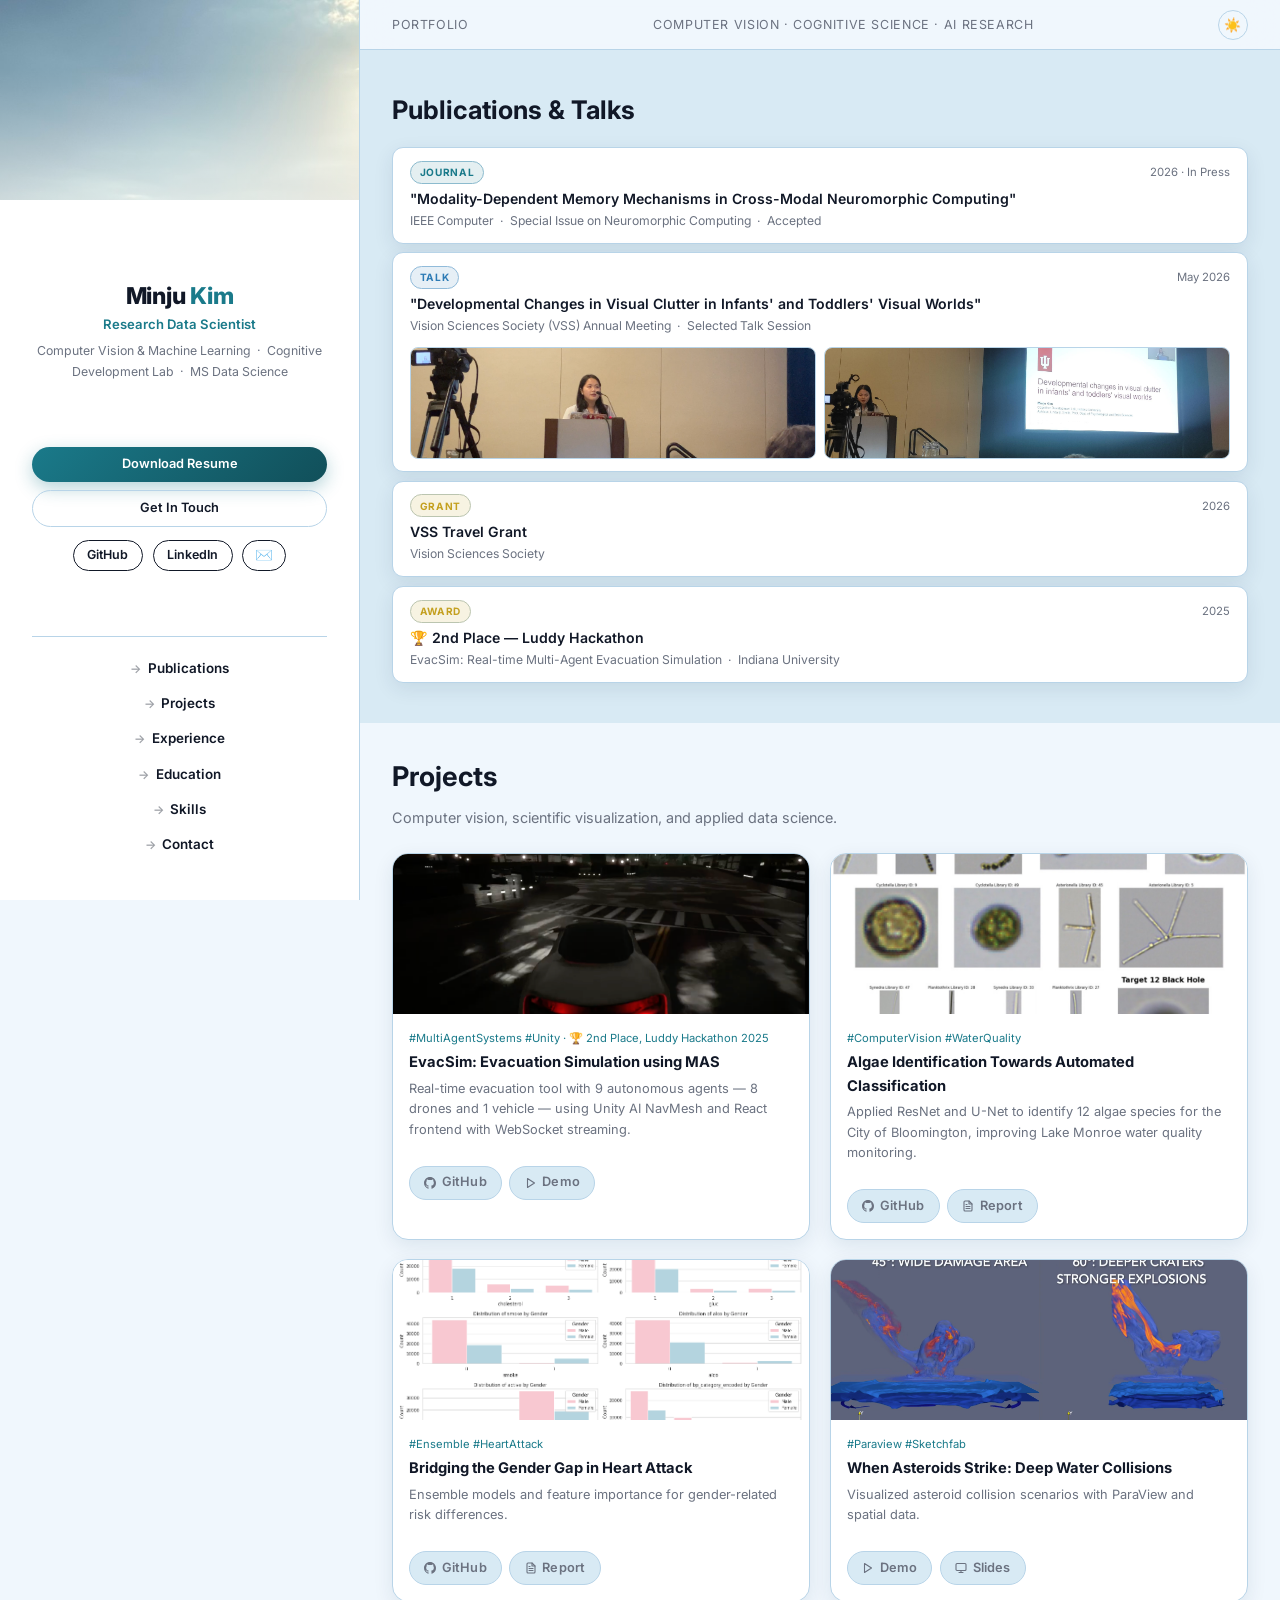
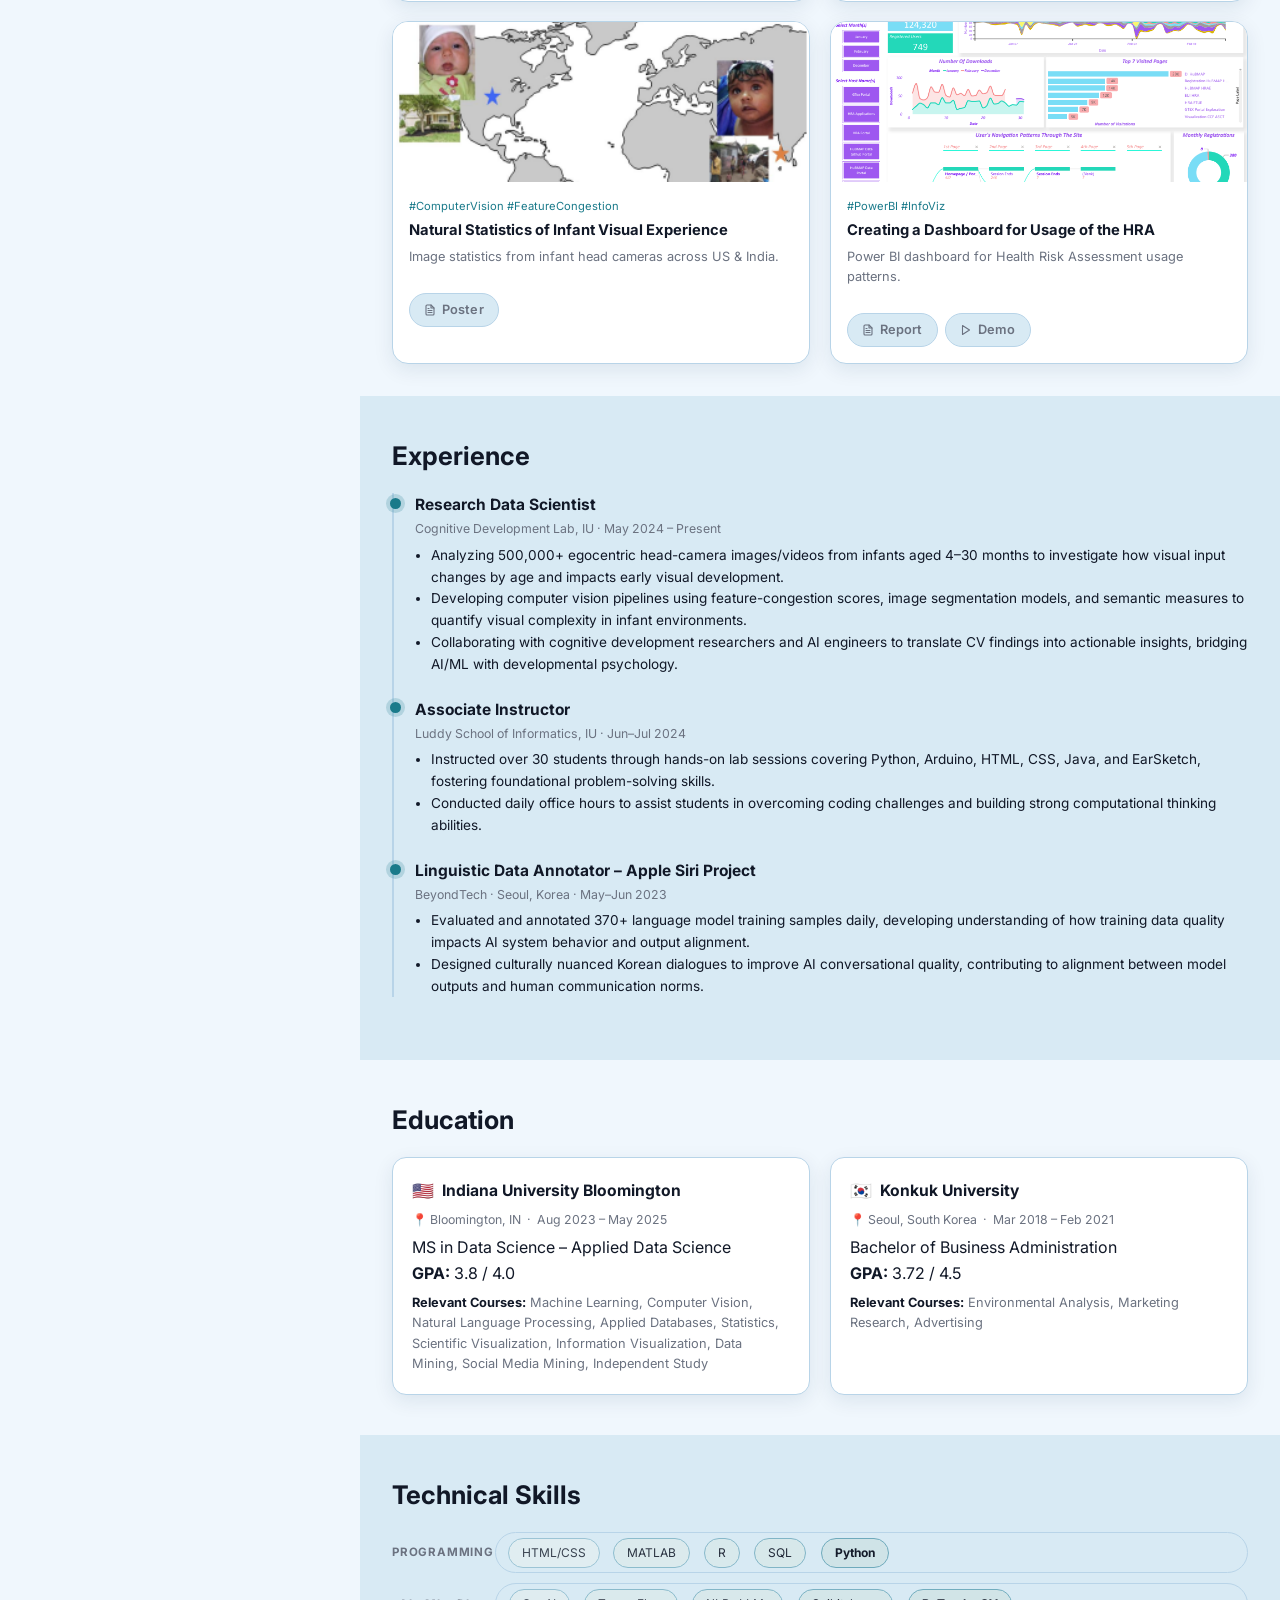
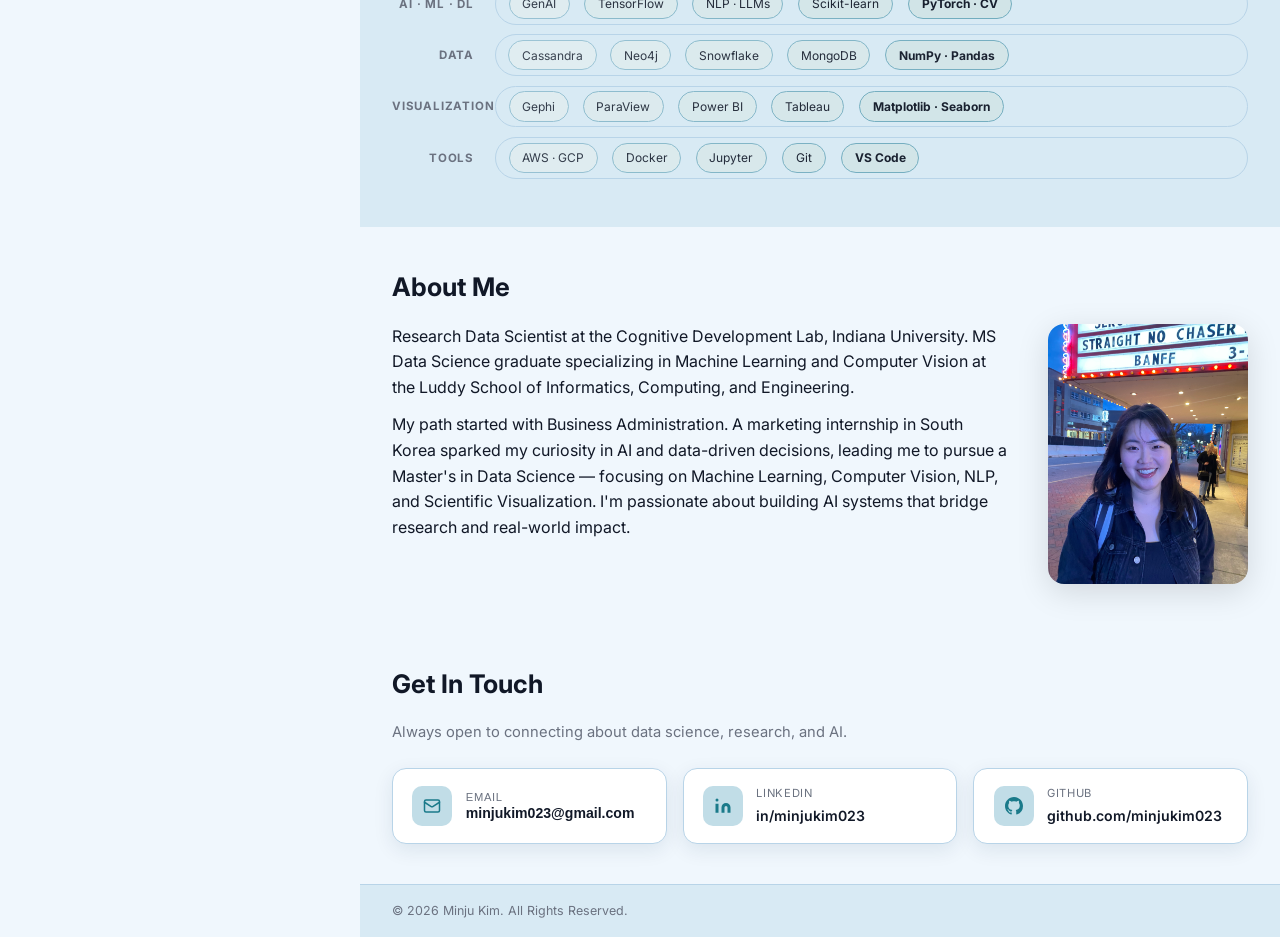
==== commit c352f938: "Restyle theme to sky blue-teal, remove profile photo, compact publications section - Shift palette t" ====
--- a/index.html
+++ b/index.html
@@ -15,16 +15,18 @@
   <link href="https://fonts.googleapis.com/css2?family=Inter:wght@400;500;600;700;800&display=swap" rel="stylesheet"/>
   <style>
     :root {
-      --bg: #f4f8fc; --bg-alt: #e8f1fa; --card-bg: #ffffff;
-      --text: #111827; --muted: #6b7280; --accent: #1a7a4a;
-      --border: #d0e3f5; --shadow: 0 6px 20px rgba(10,30,60,0.09);
+      --bg: #f0f7fd; --bg-alt: #D8EAF4; --card-bg: #ffffff;
+      --text: #111827; --muted: #6b7280; --accent: #1a7a8a;
+      --accent-warm: #C4A020;
+      --border: #B8D4E8; --shadow: 0 6px 20px rgba(10,40,80,0.09);
       --sidebar-bg: #ffffff;
     }
     html[data-theme="dark"] {
-      --bg: #05090f; --bg-alt: #0a1220; --card-bg: #0f1c2e;
-      --text: #e5e7eb; --muted: #9ca3af; --accent: #28a85e;
-      --border: #1a2d45; --shadow: 0 6px 20px rgba(0,0,0,0.5);
-      --sidebar-bg: #0a1220;
+      --bg: #05090f; --bg-alt: #091525; --card-bg: #0f1c2e;
+      --text: #e5e7eb; --muted: #9ca3af; --accent: #22b0c8;
+      --accent-warm: #D4B428;
+      --border: #1a3050; --shadow: 0 6px 20px rgba(0,0,0,0.5);
+      --sidebar-bg: #091525;
     }
     *,*::before,*::after { box-sizing: border-box; margin: 0; padding: 0; }
     html { scroll-behavior: smooth; }
@@ -43,36 +45,26 @@
       z-index: 10;
     }
     html[data-theme="dark"] .sidebar {
-      background: linear-gradient(180deg, #0a1220 0%, #05090f 100%);
+      background: linear-gradient(180deg, #091525 0%, #05090f 100%);
       box-shadow: 4px 0 30px rgba(0,0,0,0.4);
     }
     .sidebar-top { display: flex; flex-direction: column; align-items: center; gap: 0.8rem; width: 100%; }
 
-    /* === PROFILE: sunlight banner + circle photo === */
+    /* === PROFILE: sunlight banner === */
     .sidebar-banner {
       width: calc(100% + 4rem); margin: -2.5rem -2rem 0;
-      height: 148px; position: relative; overflow: hidden; flex-shrink: 0;
+      height: 200px; position: relative; overflow: hidden; flex-shrink: 0;
       background: url('assets/sunlight.jpeg') center/cover no-repeat;
     }
     .sidebar-banner::after {
       content: ""; position: absolute; inset: 0;
-      background: rgba(255,255,255,0.08);
+      background: linear-gradient(to bottom, rgba(0,0,0,0) 35%, rgba(255,255,255,0.5) 100%);
       pointer-events: none;
     }
     html[data-theme="dark"] .sidebar-banner::after {
-      background: rgba(5,9,15,0.45);
-    }
-    .profile-circle-wrap {
-      position: absolute; bottom: -44px; left: 50%; transform: translateX(-50%); z-index: 2;
-    }
-    .profile-circle {
-      width: 88px; height: 88px; border-radius: 50%;
-      object-fit: cover; object-position: top center; display: block;
-      border: 3px solid #fff;
-      box-shadow: 0 4px 20px rgba(0,0,0,0.22);
-    }
-    html[data-theme="dark"] .profile-circle { border-color: var(--card-bg); }
-    .sidebar-info { text-align: center; padding-top: 54px; width: 100%; }
+      background: linear-gradient(to bottom, rgba(0,0,0,0) 25%, rgba(5,9,15,0.72) 100%);
+    }
+    .sidebar-info { text-align: center; padding-top: 1.1rem; width: 100%; }
     .profile-name { font-size: 1.45rem; font-weight: 800; color: var(--text); letter-spacing: -0.01em; margin-bottom: 0.2rem; line-height: 1.2; }
     .profile-role { font-size: 0.82rem; color: var(--accent); font-weight: 600; margin-bottom: 0.1rem; }
     .profile-bio { font-size: 0.77rem; color: var(--muted); line-height: 1.65; margin-top: 0.4rem; }
@@ -213,31 +205,30 @@
     .modal-actions .btn { flex: 1; justify-content: center; }
 
     /* === PUBLICATIONS & TALKS === */
-    .pub-list { display: flex; flex-direction: column; gap: 1rem; }
-    .pub-item { background: var(--card-bg); border: 1px solid var(--border); border-radius: 14px; padding: 1.2rem 1.4rem; box-shadow: var(--shadow); transition: transform 0.15s, box-shadow 0.15s; }
-    .pub-item:hover { transform: translateY(-2px); box-shadow: 0 12px 28px rgba(0,0,0,0.11); }
-    html[data-theme="dark"] .pub-item:hover { box-shadow: 0 12px 28px rgba(0,0,0,0.4); }
-    .pub-header { display: flex; align-items: center; gap: 0.6rem; margin-bottom: 0.5rem; }
-    .pub-badge { font-size: 0.68rem; font-weight: 700; letter-spacing: 0.07em; text-transform: uppercase; padding: 0.2rem 0.65rem; border-radius: 999px; }
-    .pub-badge-journal { background: color-mix(in srgb, #3182ce 14%, var(--card-bg)); color: #3182ce; border: 1px solid color-mix(in srgb, #3182ce 30%, var(--border)); }
-    .pub-badge-talk { background: color-mix(in srgb, var(--accent) 14%, var(--card-bg)); color: var(--accent); border: 1px solid color-mix(in srgb, var(--accent) 30%, var(--border)); }
-    .pub-badge-award { background: color-mix(in srgb, #c9891a 14%, var(--card-bg)); color: #c9891a; border: 1px solid color-mix(in srgb, #c9891a 30%, var(--border)); }
-    html[data-theme="dark"] .pub-badge-journal { color: #63b3ed; }
-    html[data-theme="dark"] .pub-badge-award { color: #f6ad55; }
-    .pub-year { font-size: 0.75rem; color: var(--muted); margin-left: auto; }
-    .pub-title { font-size: 0.94rem; font-weight: 600; margin-bottom: 0.25rem; line-height: 1.45; }
-    .pub-venue { font-size: 0.8rem; color: var(--muted); }
-    .pub-photos { display: flex; gap: 0.75rem; margin-top: 1rem; }
-    .pub-photo { flex: 1; border-radius: 10px; object-fit: cover; height: 190px; border: 1px solid var(--border); display: block; }
-    @media (max-width: 860px) { .pub-photos { flex-direction: column; } .pub-photo { height: 200px; width: 100%; } }
+    .pub-list { display: flex; flex-direction: column; gap: 0.55rem; }
+    .pub-item { background: var(--card-bg); border: 1px solid var(--border); border-radius: 11px; padding: 0.78rem 1.05rem; box-shadow: var(--shadow); transition: transform 0.15s, box-shadow 0.15s; }
+    .pub-item:hover { transform: translateY(-2px); box-shadow: 0 10px 22px rgba(0,0,0,0.1); }
+    html[data-theme="dark"] .pub-item:hover { box-shadow: 0 10px 22px rgba(0,0,0,0.4); }
+    .pub-header { display: flex; align-items: center; gap: 0.5rem; margin-bottom: 0.32rem; }
+    .pub-badge { font-size: 0.63rem; font-weight: 700; letter-spacing: 0.07em; text-transform: uppercase; padding: 0.15rem 0.55rem; border-radius: 999px; }
+    .pub-badge-journal { background: color-mix(in srgb, var(--accent) 12%, var(--card-bg)); color: var(--accent); border: 1px solid color-mix(in srgb, var(--accent) 28%, var(--border)); }
+    .pub-badge-talk { background: color-mix(in srgb, #2d7bb5 12%, var(--card-bg)); color: #2d7bb5; border: 1px solid color-mix(in srgb, #2d7bb5 28%, var(--border)); }
+    .pub-badge-award { background: color-mix(in srgb, var(--accent-warm) 13%, var(--card-bg)); color: var(--accent-warm); border: 1px solid color-mix(in srgb, var(--accent-warm) 28%, var(--border)); }
+    html[data-theme="dark"] .pub-badge-talk { color: #63b3ed; }
+    .pub-year { font-size: 0.71rem; color: var(--muted); margin-left: auto; }
+    .pub-title { font-size: 0.88rem; font-weight: 600; margin-bottom: 0.15rem; line-height: 1.4; }
+    .pub-venue { font-size: 0.76rem; color: var(--muted); }
+    .pub-photos { display: flex; gap: 0.55rem; margin-top: 0.7rem; }
+    .pub-photo { flex: 1; border-radius: 8px; object-fit: cover; height: 112px; border: 1px solid var(--border); display: block; }
+    @media (max-width: 860px) { .pub-photos { flex-direction: column; } .pub-photo { height: 155px; width: 100%; } }
 
     .site-footer { border-top: 1px solid var(--border); padding: 1rem 2rem; background: var(--bg-alt); font-size: 0.78rem; color: var(--muted); }
 
     /* Responsive */
     @media (max-width: 860px) {
       .sidebar { position: relative; width: 100%; height: auto; border-right: none; border-bottom: 1px solid var(--border); flex-direction: column; gap: 1rem; padding: 0 0 1.5rem; }
-      .sidebar-banner { width: 100%; margin: 0; height: 130px; }
-      .sidebar-info { padding: 0 1.5rem 0.5rem; }
+      .sidebar-banner { width: 100%; margin: 0; height: 170px; }
+      .sidebar-info { padding: 0.9rem 1.5rem 0.5rem; }
       .sidebar-top { padding: 0 1.5rem; }
       .sidebar-btns, .sidebar-nav, .social-links { width: 100%; }
       .sidebar-nav { padding: 0.8rem 1.5rem 0; }
@@ -257,11 +248,7 @@
 <body>
   <!-- === SIDEBAR === -->
   <aside class="sidebar">
-    <div class="sidebar-banner">
-      <div class="profile-circle-wrap">
-        <img src="assets/profile1.jpeg" alt="Minju Kim" class="profile-circle"/>
-      </div>
-    </div>
+    <div class="sidebar-banner"></div>
     <div class="sidebar-info">
       <p class="profile-name">Minju <span class="accent">Kim</span></p>
       <p class="profile-role">Research Data Scientist</p>
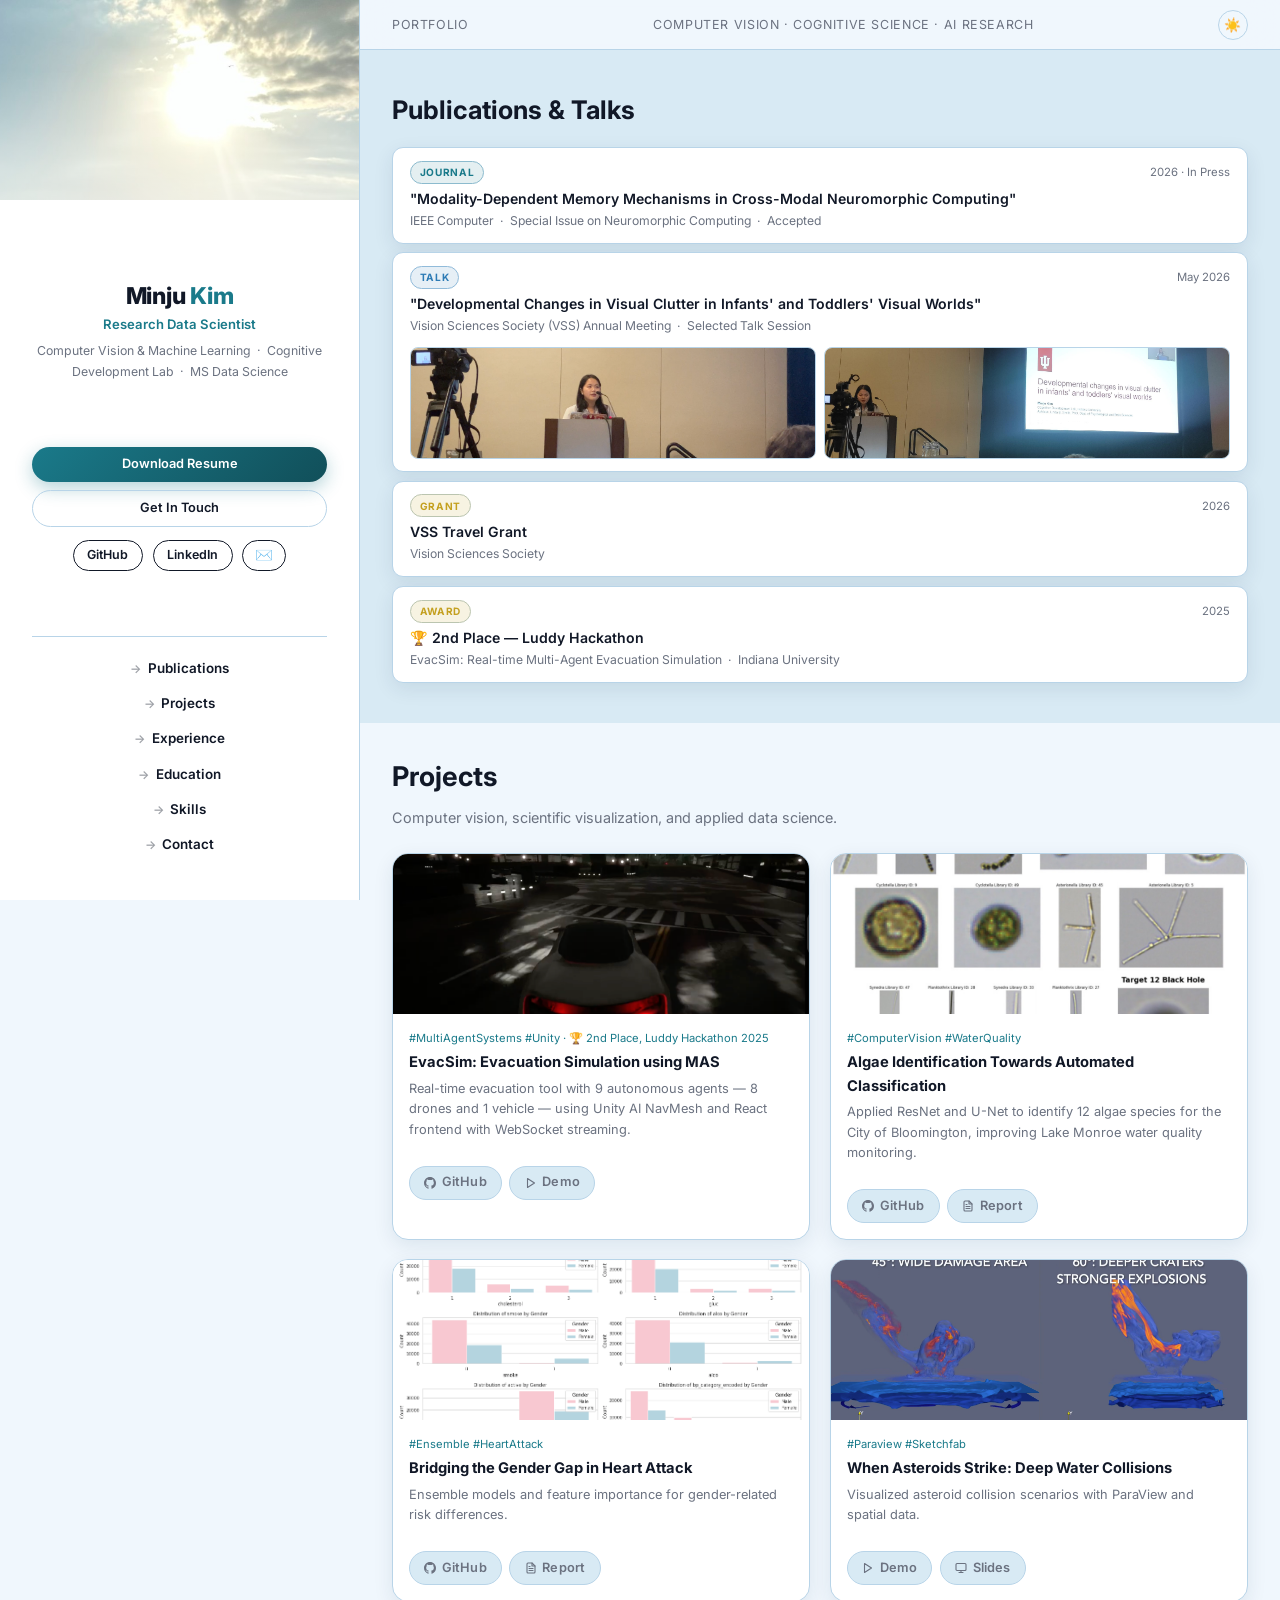
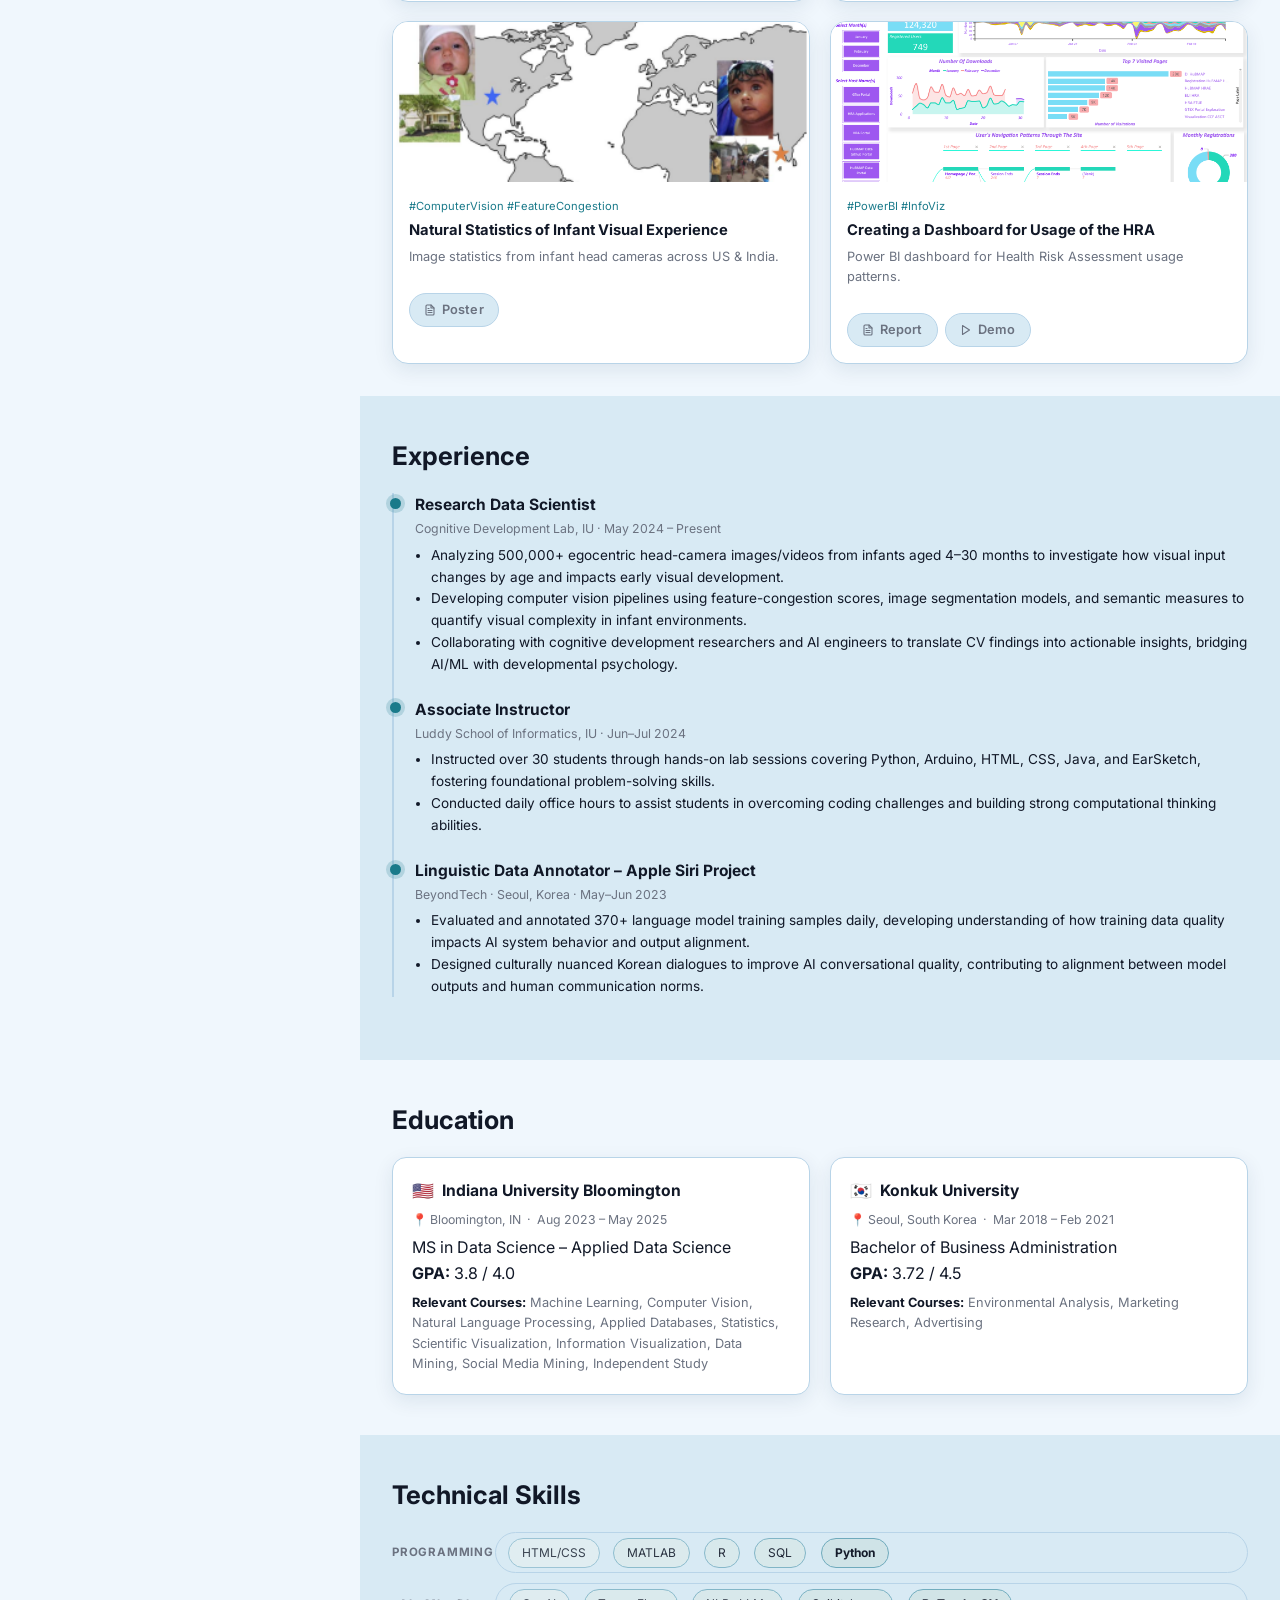
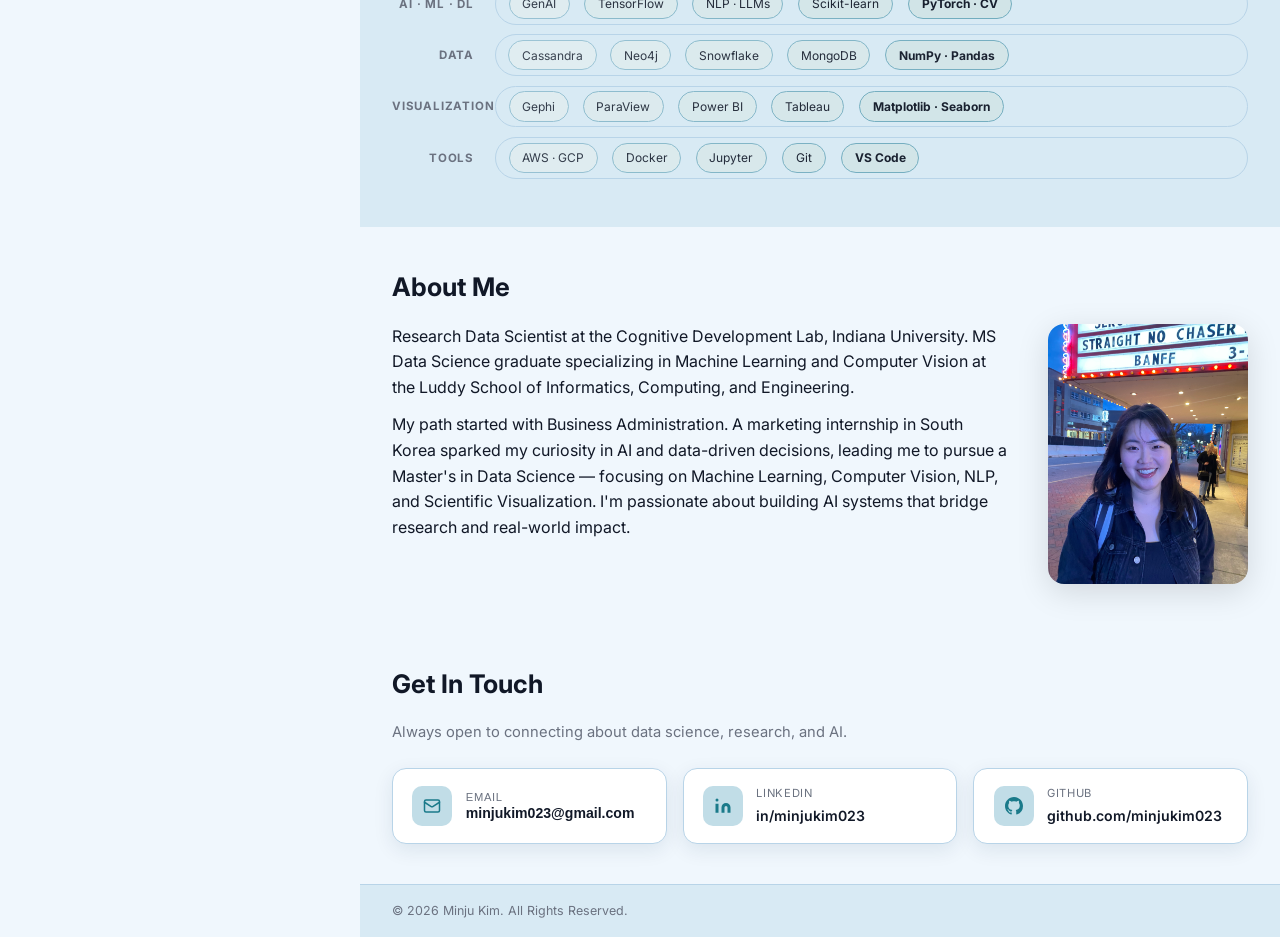
==== commit 93d5782d: "Shift sunlight banner position to right to show sun glow Co-Authored-By: Claude Sonnet 4.6 <noreply@" ====
--- a/index.html
+++ b/index.html
@@ -54,7 +54,7 @@
     .sidebar-banner {
       width: calc(100% + 4rem); margin: -2.5rem -2rem 0;
       height: 200px; position: relative; overflow: hidden; flex-shrink: 0;
-      background: url('assets/sunlight.jpeg') center/cover no-repeat;
+      background: url('assets/sunlight.jpeg') right center/cover no-repeat;
     }
     .sidebar-banner::after {
       content: ""; position: absolute; inset: 0;
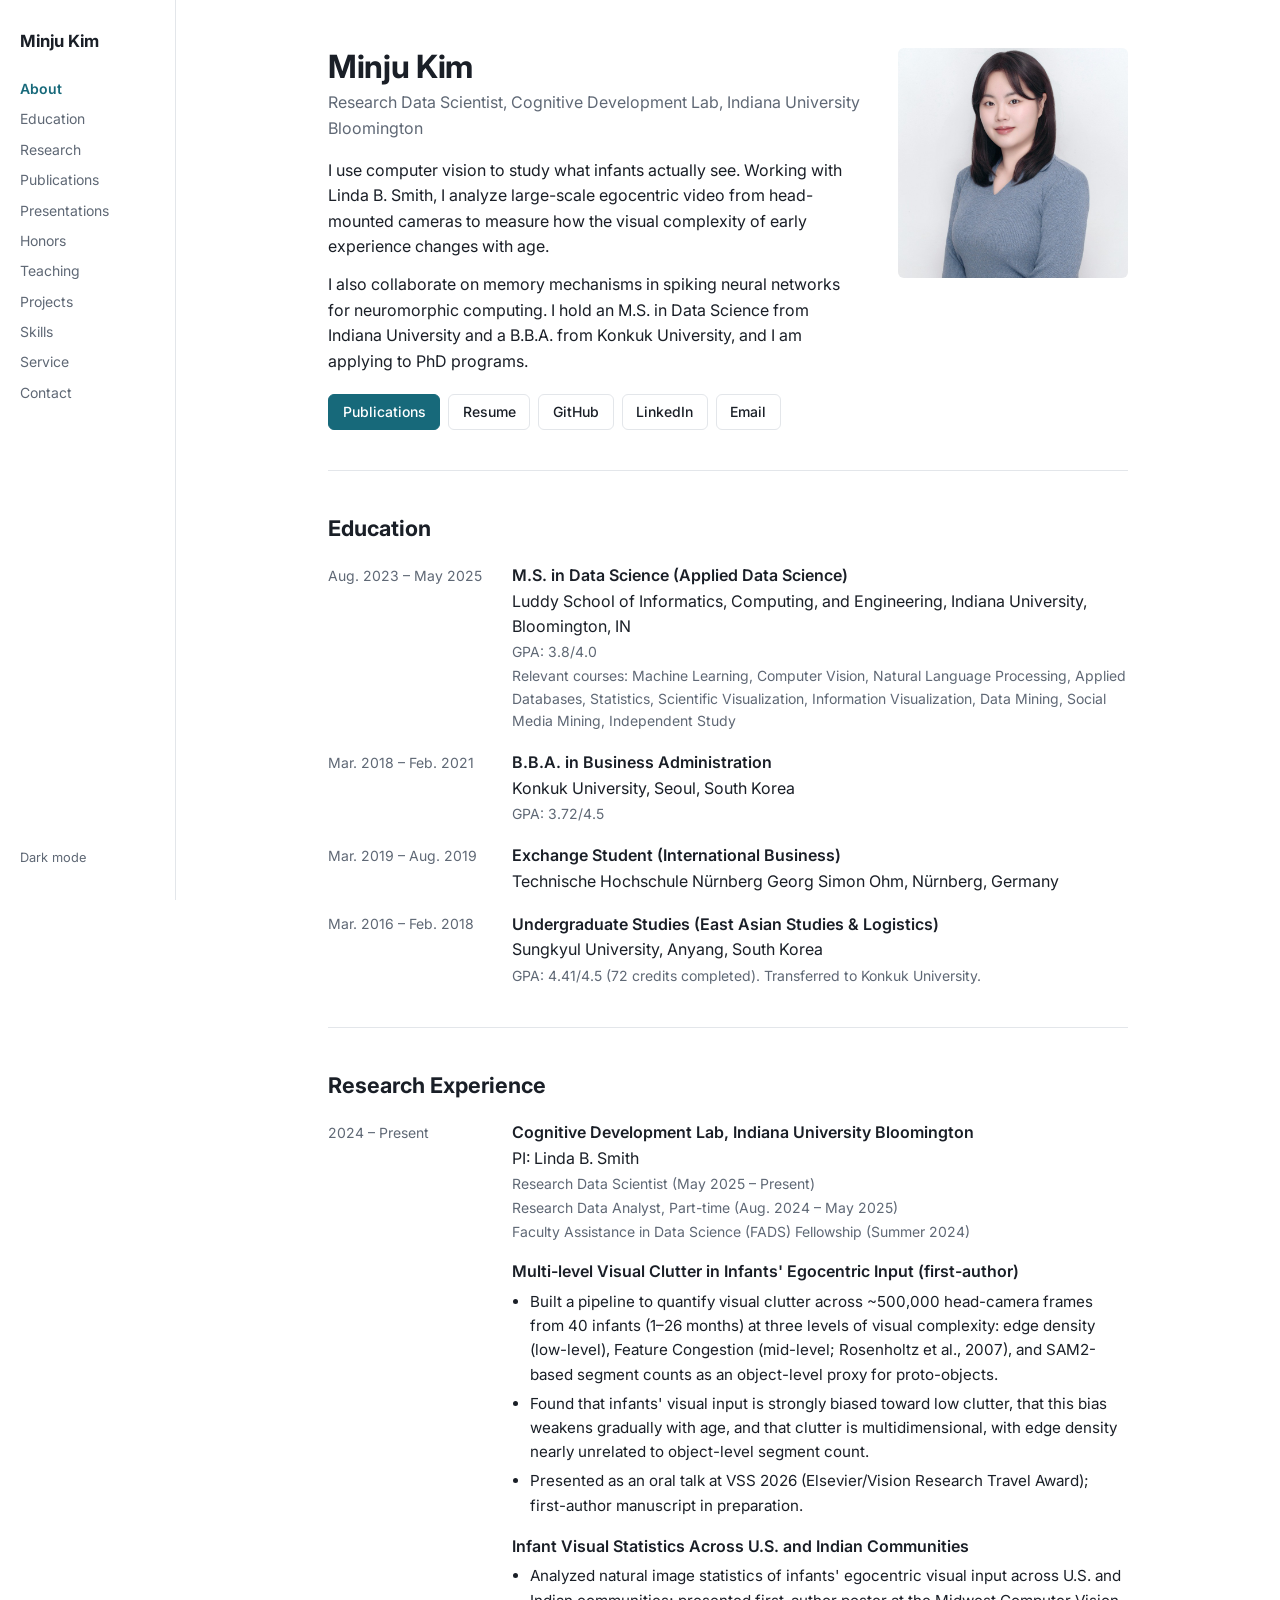
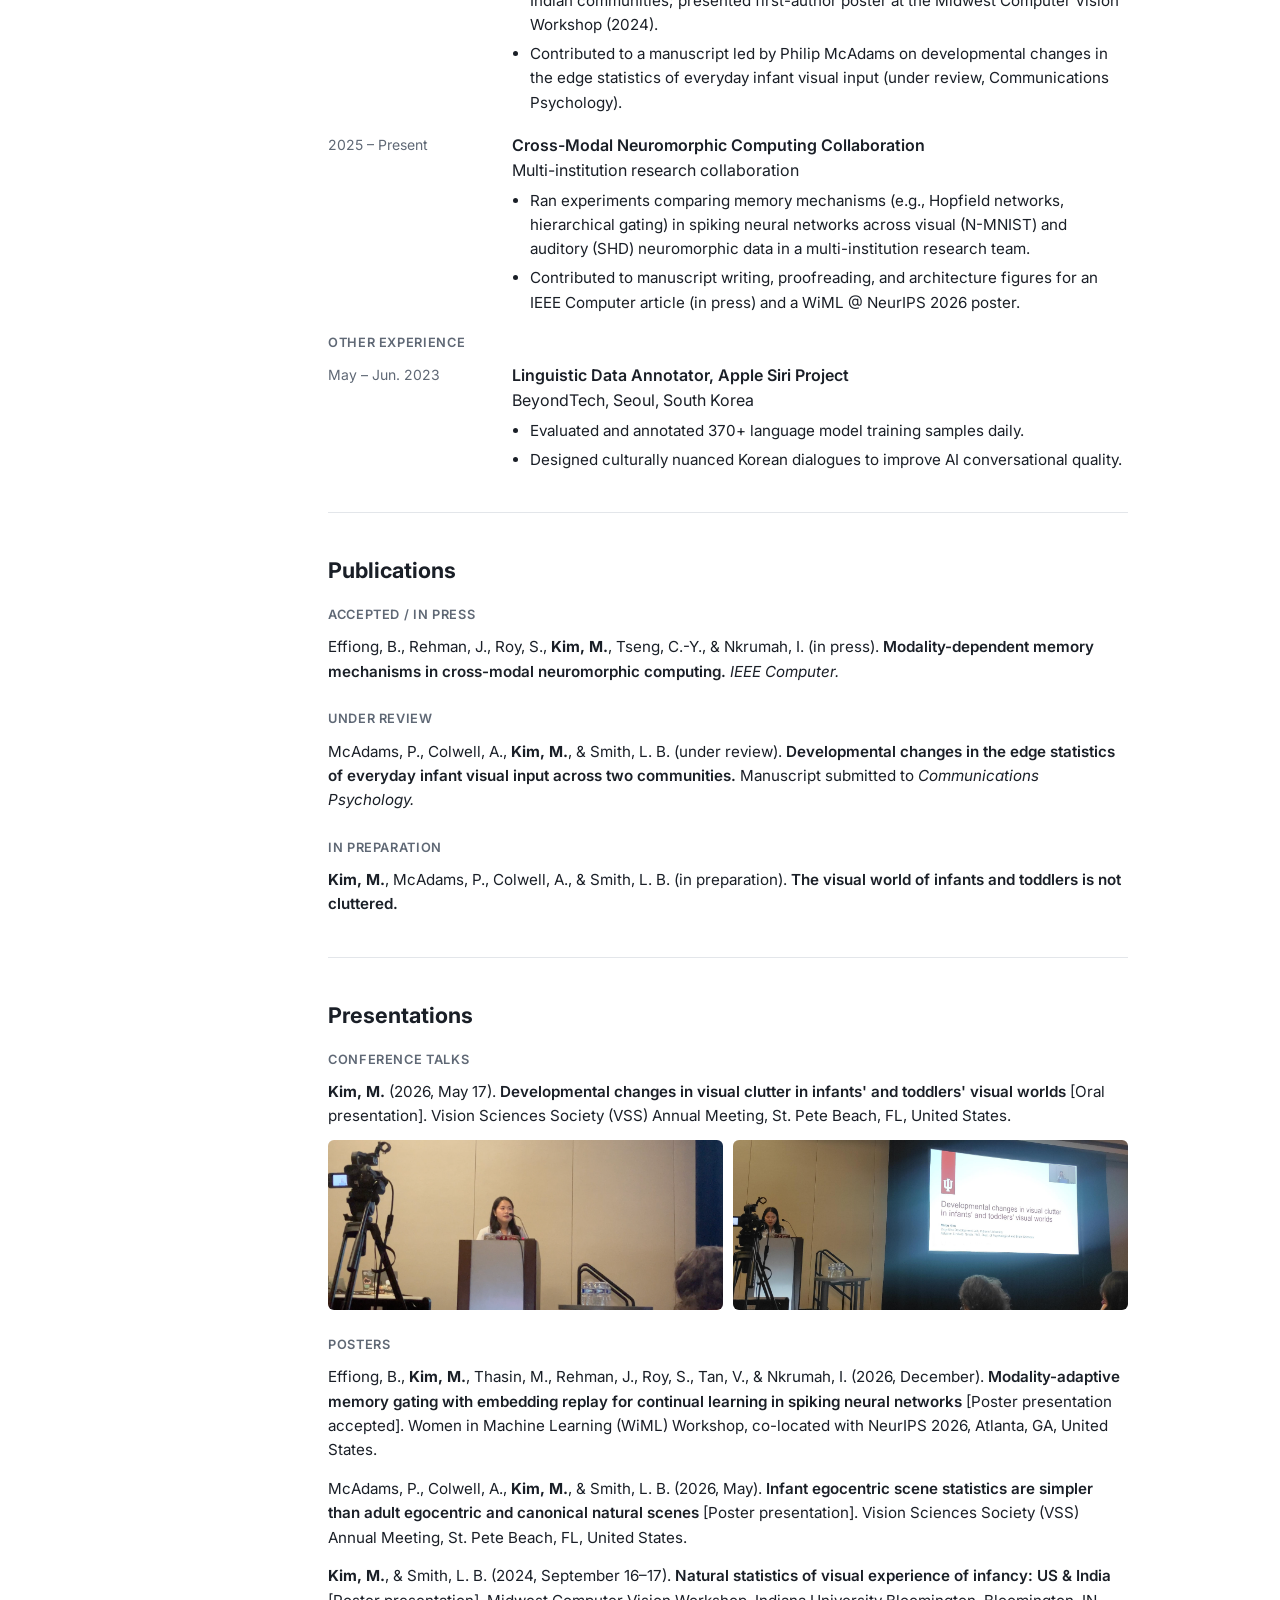
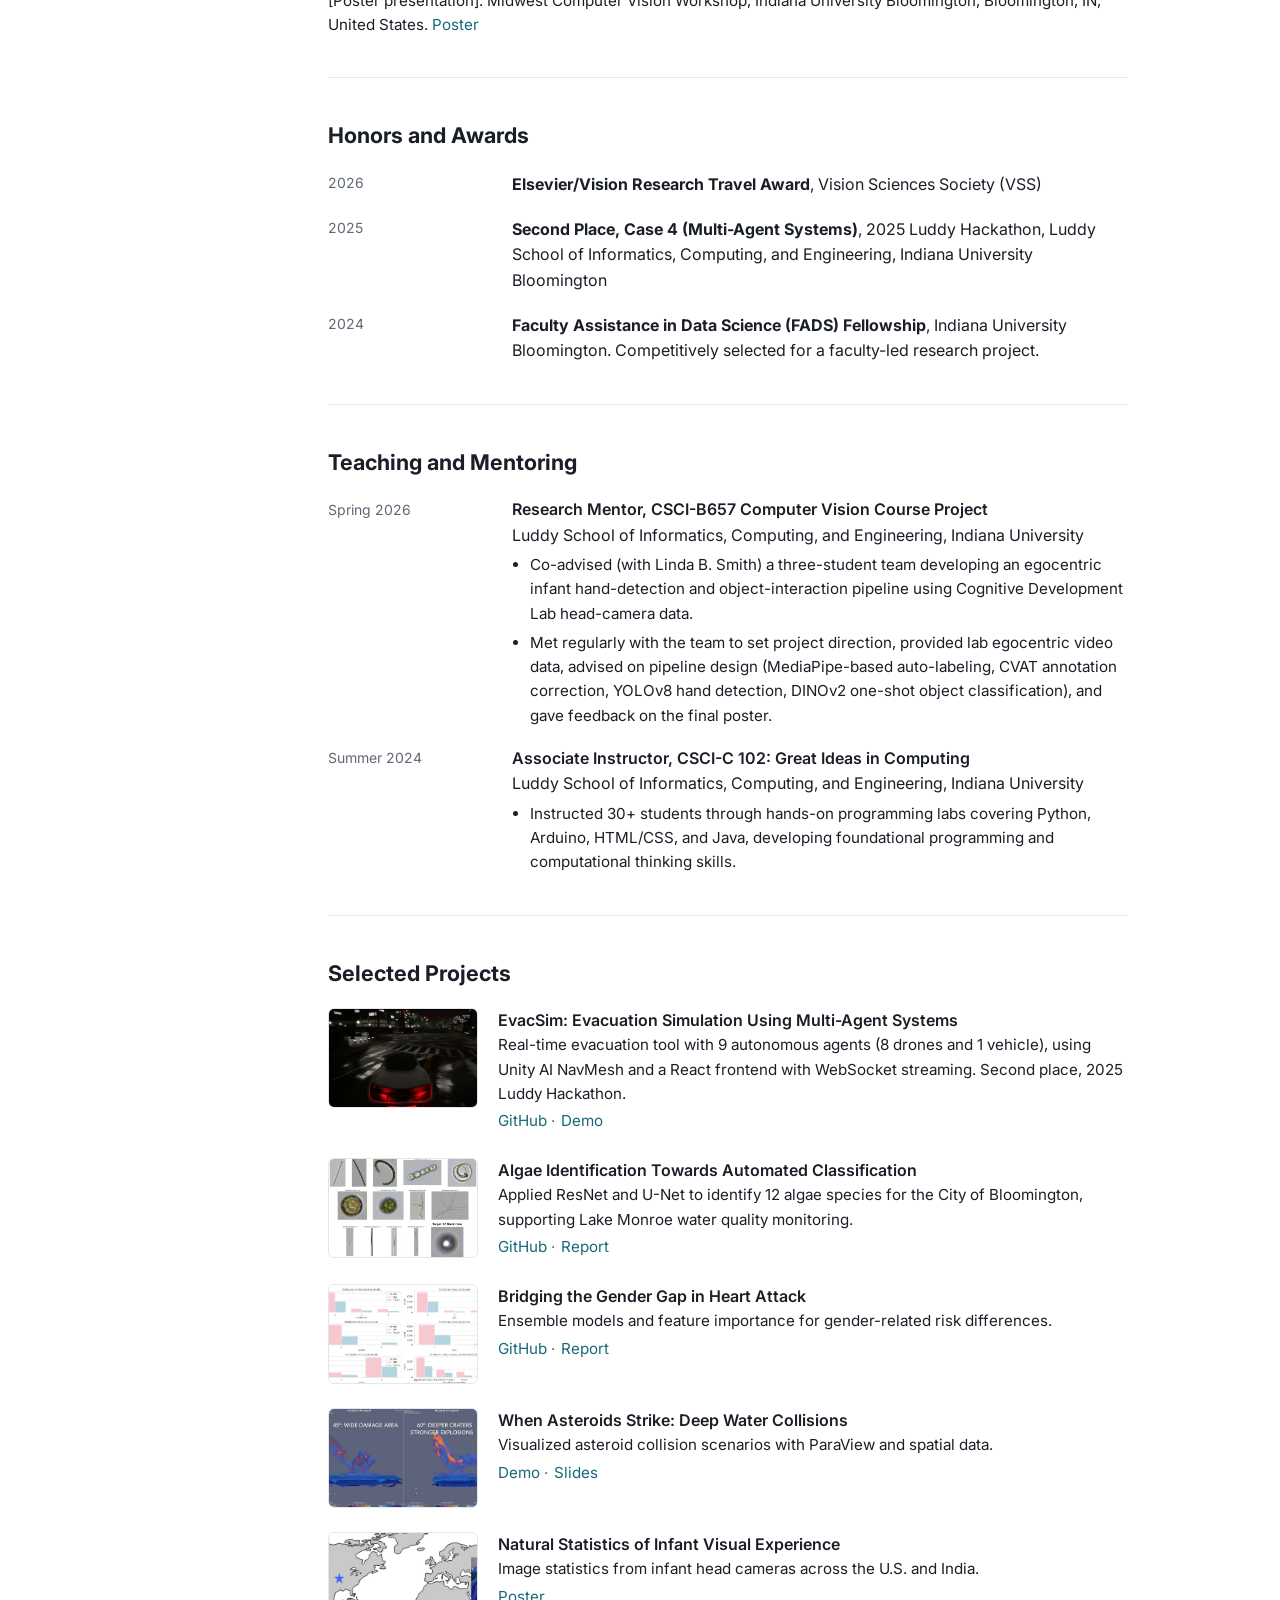
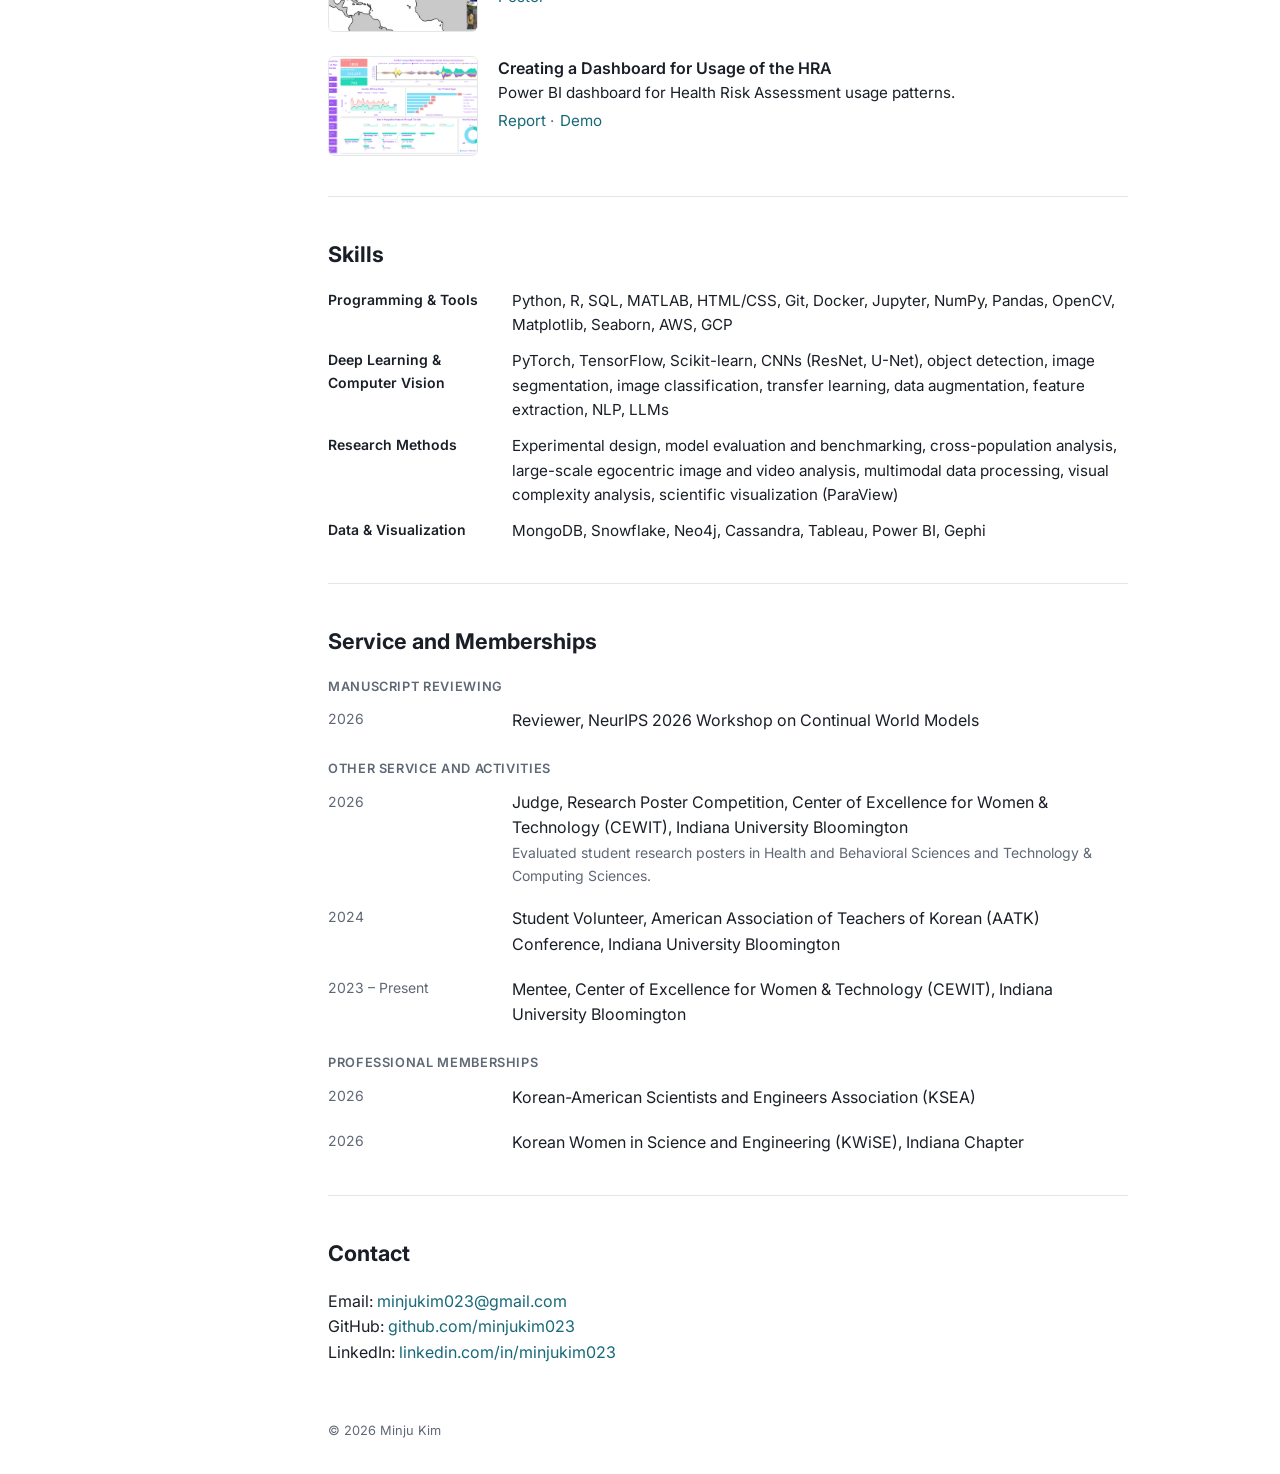
==== commit 96a9f286: "Redesign site with narrow left menu, About first, and full CV content Co-Authored-By: Claude Opus 5." ====
--- a/index.html
+++ b/index.html
@@ -2,7 +2,7 @@
 <html lang="en">
 <head>
   <meta charset="UTF-8"/>
-  <title>Minju Kim | Portfolio</title>
+  <title>Minju Kim</title>
   <!-- Google Analytics -->
   <script async src="https://www.googletagmanager.com/gtag/js?id=G-DEW9WZ7MZG"></script>
   <script>
@@ -12,596 +12,466 @@
     gtag('config', 'G-DEW9WZ7MZG');
   </script>
   <meta name="viewport" content="width=device-width, initial-scale=1"/>
-  <link href="https://fonts.googleapis.com/css2?family=Inter:wght@400;500;600;700;800&display=swap" rel="stylesheet"/>
+  <meta name="description" content="Minju Kim is a Research Data Scientist at the Cognitive Development Lab, Indiana University, working on computer vision and infants' visual experience."/>
+  <link href="https://fonts.googleapis.com/css2?family=Inter:wght@400;500;600;700&display=swap" rel="stylesheet"/>
   <style>
     :root {
-      --bg: #f0f7fd; --bg-alt: #D8EAF4; --card-bg: #ffffff;
-      --text: #111827; --muted: #6b7280; --accent: #1a7a8a;
-      --accent-warm: #C4A020;
-      --border: #B8D4E8; --shadow: 0 6px 20px rgba(10,40,80,0.09);
-      --sidebar-bg: #ffffff;
+      --bg: #ffffff; --text: #1a1f27; --muted: #5f6875;
+      --accent: #17697a; --border: #e3e6ea; --soft: #f5f6f8;
+      --rail: 176px;
     }
     html[data-theme="dark"] {
-      --bg: #05090f; --bg-alt: #091525; --card-bg: #0f1c2e;
-      --text: #e5e7eb; --muted: #9ca3af; --accent: #22b0c8;
-      --accent-warm: #D4B428;
-      --border: #1a3050; --shadow: 0 6px 20px rgba(0,0,0,0.5);
-      --sidebar-bg: #091525;
+      --bg: #12161c; --text: #e6e8eb; --muted: #a0a8b3;
+      --accent: #5cc3d6; --border: #2a3039; --soft: #1b2027;
+      color-scheme: dark;
     }
     *,*::before,*::after { box-sizing: border-box; margin: 0; padding: 0; }
-    html { scroll-behavior: smooth; }
-    body { font-family: "Inter", system-ui, sans-serif; background: var(--bg); color: var(--text); line-height: 1.6; }
-    html[data-theme="dark"] body { background: radial-gradient(circle at top left, #0f1c2e, #05090f 60%); }
-
-    /* === SIDEBAR === */
-    .sidebar {
+    html { scroll-behavior: smooth; scroll-padding-top: 1.5rem; }
+    body { font-family: "Inter", system-ui, sans-serif; font-size: 16px; background: var(--bg); color: var(--text); line-height: 1.6; }
+    a { color: var(--accent); text-decoration: none; }
+    a:hover { text-decoration: underline; }
+    ul { padding-left: 1.1rem; }
+    li { margin-top: 0.3rem; }
+
+    /* === LEFT MENU === */
+    .rail {
       position: fixed; top: 0; left: 0;
-      width: 360px; height: 100vh;
-      background: var(--sidebar-bg);
+      width: var(--rail); height: 100vh;
       border-right: 1px solid var(--border);
+      padding: 1.75rem 1.25rem;
       overflow-y: auto;
-      display: flex; flex-direction: column; justify-content: space-between;
-      padding: 2.5rem 2rem;
-      z-index: 10;
+      display: flex; flex-direction: column; gap: 1.25rem;
     }
-    html[data-theme="dark"] .sidebar {
-      background: linear-gradient(180deg, #091525 0%, #05090f 100%);
-      box-shadow: 4px 0 30px rgba(0,0,0,0.4);
-    }
-    .sidebar-top { display: flex; flex-direction: column; align-items: center; gap: 0.8rem; width: 100%; }
-
-    /* === PROFILE: sunlight banner === */
-    .sidebar-banner {
-      width: calc(100% + 4rem); margin: -2.5rem -2rem 0;
-      height: 200px; position: relative; overflow: hidden; flex-shrink: 0;
-      background: url('assets/sunlight.jpeg') right center/cover no-repeat;
-    }
-    .sidebar-banner::after {
-      content: ""; position: absolute; inset: 0;
-      background: linear-gradient(to bottom, rgba(0,0,0,0) 35%, rgba(255,255,255,0.5) 100%);
-      pointer-events: none;
-    }
-    html[data-theme="dark"] .sidebar-banner::after {
-      background: linear-gradient(to bottom, rgba(0,0,0,0) 25%, rgba(5,9,15,0.72) 100%);
-    }
-    .sidebar-info { text-align: center; padding-top: 1.1rem; width: 100%; }
-    .profile-name { font-size: 1.45rem; font-weight: 800; color: var(--text); letter-spacing: -0.01em; margin-bottom: 0.2rem; line-height: 1.2; }
-    .profile-role { font-size: 0.82rem; color: var(--accent); font-weight: 600; margin-bottom: 0.1rem; }
-    .profile-bio { font-size: 0.77rem; color: var(--muted); line-height: 1.65; margin-top: 0.4rem; }
-    .accent { color: var(--accent); }
-    .sidebar-nav { display: flex; flex-direction: column; gap: 0.3rem; border-top: 1px solid var(--border); padding-top: 1rem; align-items: center; width: 100%; }
-    .sidebar-nav a { font-size: 0.84rem; font-weight: 600; color: var(--text); text-decoration: none; padding: 0.28rem 0; transition: color 0.15s; display: flex; align-items: center; gap: 0.4rem; justify-content: center; }
-    .sidebar-nav a:hover { color: var(--accent); }
-    .sidebar-nav a::before { content: "→"; font-size: 0.75rem; opacity: 0.4; transition: opacity 0.15s, color 0.15s; }
-    .sidebar-nav a:hover::before { opacity: 1; color: var(--accent); }
-    .sidebar-btns { display: flex; flex-direction: column; gap: 0.5rem; width: 100%; }
-    .btn { display: inline-flex; align-items: center; justify-content: center; padding: 0.45rem 0.95rem; border-radius: 999px; font-size: 0.8rem; font-weight: 600; text-decoration: none; transition: transform 0.08s, box-shadow 0.08s; border: none; cursor: pointer; }
-    .btn-p { background: linear-gradient(135deg, var(--accent), color-mix(in srgb, var(--accent) 65%, #000)); color: #fff; box-shadow: 0 6px 18px color-mix(in srgb, var(--accent) 32%, transparent); }
-    .btn-p:hover { transform: translateY(-1px); }
-    .btn-g { border: 1px solid var(--border); color: var(--text); background: transparent; }
-    .btn-g:hover { background: var(--bg-alt); }
-    .social-links { display: flex; gap: 0.6rem; flex-wrap: wrap; justify-content: center; }
-    .social-links a { font-size: 0.78rem; font-weight: 600; color: var(--text); text-decoration: none; padding: 0.3rem 0.85rem; border: 1.5px solid var(--text); border-radius: 999px; transition: color 0.15s, border-color 0.15s, background 0.15s; }
-    .social-links a:hover { color: var(--accent); border-color: var(--accent); background: color-mix(in srgb, var(--accent) 8%, transparent); }
-    .social-email-btn { font-size: 0.9rem; padding: 0.3rem 0.75rem; border: 1.5px solid var(--text); border-radius: 999px; background: transparent; cursor: pointer; transition: border-color 0.15s, background 0.15s; line-height: 1; }
-    .social-email-btn:hover { border-color: var(--accent); background: color-mix(in srgb, var(--accent) 8%, transparent); }
-    .theme-toggle { width: 30px; height: 30px; border-radius: 999px; border: 1px solid var(--border); background: transparent; color: var(--text); cursor: pointer; font-size: 0.85rem; display: flex; align-items: center; justify-content: center; }
+    .rail-name { font-size: 1.05rem; font-weight: 700; color: var(--text); }
+    .rail-name:hover { text-decoration: none; }
+    .rail-nav { display: flex; flex-direction: column; gap: 0.1rem; }
+    .rail-nav a { font-size: 0.875rem; color: var(--muted); padding: 0.2rem 0; }
+    .rail-nav a:hover { color: var(--accent); text-decoration: none; }
+    .rail-nav a.active { color: var(--accent); font-weight: 600; }
+    .theme-toggle { margin-top: auto; align-self: flex-start; font: inherit; font-size: 0.8rem; color: var(--muted); background: none; border: none; cursor: pointer; padding: 0.2rem 0; }
+    .theme-toggle:hover { color: var(--accent); }
 
     /* === MAIN CONTENT === */
-    .main-content { margin-left: 360px; min-height: 100vh; }
-
-    /* Projects header bar */
-    .content-nav {
-      position: sticky; top: 0; z-index: 5;
-      background: color-mix(in srgb, var(--bg) 90%, transparent);
-      backdrop-filter: blur(16px); border-bottom: 1px solid var(--border);
-      padding: 0.6rem 2rem; display: flex; align-items: center; justify-content: space-between;
-    }
-    .content-nav span { font-size: 0.78rem; color: var(--muted); letter-spacing: 0.05em; text-transform: uppercase; }
-
-    /* Projects grid */
-    .projects-section { padding: 2rem; }
-    .projects-section h2 { font-size: 1.7rem; margin-bottom: 0.5rem; }
-    .section-intro { color: var(--muted); margin-bottom: 1.5rem; font-size: 0.9rem; }
-    .proj-grid { display: grid; grid-template-columns: repeat(auto-fill, minmax(280px, 1fr)); gap: 1.2rem; }
-    .project-card { background: var(--card-bg); border-radius: 16px; border: 1px solid var(--border); box-shadow: var(--shadow); overflow: hidden; transition: transform 0.18s ease, box-shadow 0.18s ease; }
-    .project-card:hover { transform: translateY(-3px); box-shadow: 0 16px 36px rgba(0,0,0,0.13); }
-    html[data-theme="dark"] .project-card:hover { box-shadow: 0 16px 36px rgba(0,0,0,0.5); }
-    .project-card-img { height: 160px; width: 100%; object-fit: cover; display: block; }
-    .project-card-body { padding: 1rem; }
-    .project-card-body .meta { font-size: 0.7rem; color: var(--accent); margin-bottom: 0.2rem; }
-    .project-card-body h3 { font-size: 0.92rem; margin-bottom: 0.25rem; }
-    .project-card-body p { font-size: 0.8rem; color: var(--muted); }
-    .project-card-links { padding: 0.6rem 1rem 1rem; display: flex; gap: 0.45rem; flex-wrap: wrap; }
-    .project-card-links a {
-      display: inline-flex; align-items: center; gap: 0.35rem;
-      font-size: 0.8rem; font-weight: 600; letter-spacing: 0.01em;
-      padding: 0.35rem 0.9rem; border-radius: 999px; text-decoration: none;
-      border: 1px solid var(--border); color: var(--muted); background: var(--bg-alt);
-      transition: border-color 0.15s, color 0.15s, background 0.15s, transform 0.1s;
-    }
-    .project-card-links a:hover {
-      border-color: var(--accent); color: var(--accent);
-      background: color-mix(in srgb, var(--accent) 8%, var(--card-bg));
-      transform: translateY(-1px);
-    }
-    .project-card-links a svg { flex-shrink: 0; }
-
-    /* Other sections */
-    .other-section { padding: 2.5rem 2rem; }
-    .other-section.alt { background: var(--bg-alt); }
-    .other-section h2 { font-size: 1.6rem; margin-bottom: 1rem; }
-
-    /* === SKILLS: Skill Map === */
-    .skill-map-wrap { display: flex; align-items: stretch; gap: 0.5rem; }
-    .skill-map-y-label { display: none; }
-    .skill-map-inner { flex: 1; display: flex; flex-direction: column; gap: 0.5rem; }
-    .skill-map-grid { display: grid; grid-template-columns: 90px 1fr; gap: 0.6rem 0.8rem; align-items: center; }
-    .skill-map-row-label { font-size: 0.72rem; font-weight: 700; text-transform: uppercase; letter-spacing: 0.07em; color: var(--muted); text-align: right; padding-right: 0.5rem; }
-    .skill-map-row {
-      display: flex; align-items: center; gap: 0.5rem;
-      background: var(--bg-alt); border-radius: 999px;
-      padding: 0.3rem 0.5rem; border: 1px solid var(--border);
-      position: relative;
-    }
-    .skill-bubble {
-      padding: 0.28rem 0.8rem; border-radius: 999px;
-      font-size: 0.75rem; white-space: nowrap; cursor: default;
-      background: color-mix(in srgb, var(--accent) calc(var(--prof) * 22%), var(--card-bg));
-      border: 1.5px solid color-mix(in srgb, var(--accent) calc(var(--prof) * 50%), var(--border));
-      color: var(--text);
-      opacity: calc(0.55 + var(--prof) * 0.45);
-      transition: transform 0.15s, opacity 0.15s;
-      margin-left: calc(var(--prof) * 8px);
-    }
-    .skill-bubble:hover { transform: scale(1.08); opacity: 1; }
-    .skill-map-x-axis { display: none; }
-
-    /* About layout */
-    .about-layout { display: flex; align-items: flex-start; gap: 2.5rem; }
-    .about-text { flex: 1; }
-    .about-photo-wrap { flex-shrink: 0; }
-    .about-photo {
-      width: 200px; height: 260px;
-      object-fit: cover; object-position: top center;
-      border-radius: 16px;
-      box-shadow: 0 8px 32px rgba(0,0,0,0.13);
-      display: block;
-    }
-    html[data-theme="dark"] .about-photo { box-shadow: 0 8px 32px rgba(0,0,0,0.45); }
-    .cards { display: grid; grid-template-columns: repeat(auto-fit, minmax(250px, 1fr)); gap: 1.2rem; }
-    .card { background: var(--card-bg); border-radius: 14px; padding: 1.2rem; border: 1px solid var(--border); box-shadow: var(--shadow); }
-    .card h3 { margin-top: 0; font-size: 0.98rem; }
-    .card-meta { font-size: 0.77rem; color: var(--muted); margin-bottom: 0.35rem; }
-    .timeline { border-left: 2px solid var(--border); padding-left: 1.3rem; margin-top: 0.8rem; }
-    .tl-item { position: relative; margin-bottom: 1.4rem; }
-    .tl-dot { position: absolute; left: -1.55rem; top: 0.3rem; width: 11px; height: 11px; border-radius: 50%; background: var(--accent); box-shadow: 0 0 0 4px color-mix(in srgb, var(--accent) 20%, transparent); }
-    .tl-content h3 { margin: 0 0 0.1rem; font-size: 0.97rem; }
-    .tl-content ul { padding-left: 1rem; margin: 0.3rem 0 0; }
-    .tl-content li { font-size: 0.85rem; color: var(--text); }
-    .contact-grid { display: grid; grid-template-columns: repeat(auto-fit, minmax(200px, 1fr)); gap: 1rem; margin-top: 1.5rem; }
-    .contact-card { display: flex; align-items: center; gap: 0.85rem; padding: 1rem 1.2rem; background: var(--card-bg); border: 1px solid var(--border); border-radius: 14px; box-shadow: var(--shadow); text-decoration: none; color: var(--text); transition: transform 0.15s, border-color 0.15s, box-shadow 0.15s; }
-    .contact-card:hover { transform: translateY(-2px); border-color: var(--accent); box-shadow: 0 12px 28px rgba(0,0,0,0.12); }
-    html[data-theme="dark"] .contact-card:hover { box-shadow: 0 12px 28px rgba(0,0,0,0.45); }
-    .contact-card-icon { width: 40px; height: 40px; border-radius: 10px; background: color-mix(in srgb, var(--accent) 12%, var(--bg-alt)); display: flex; align-items: center; justify-content: center; flex-shrink: 0; color: var(--accent); }
-    .contact-card-info { display: flex; flex-direction: column; }
-    .contact-card-label { font-size: 0.7rem; color: var(--muted); text-transform: uppercase; letter-spacing: 0.06em; margin-bottom: 0.1rem; }
-    .contact-card-value { font-size: 0.88rem; font-weight: 600; }
-
-    /* === EMAIL MODAL === */
-    .modal-overlay { display: none; position: fixed; inset: 0; background: rgba(0,0,0,0.45); backdrop-filter: blur(4px); z-index: 100; align-items: center; justify-content: center; padding: 1rem; }
-    .modal-overlay.open { display: flex; }
-    .modal { background: var(--card-bg); border: 1px solid var(--border); border-radius: 20px; box-shadow: 0 24px 64px rgba(0,0,0,0.25); width: 100%; max-width: 480px; padding: 2rem; position: relative; animation: modal-in 0.2s ease; }
-    @keyframes modal-in { from { opacity: 0; transform: translateY(12px) scale(0.97); } to { opacity: 1; transform: none; } }
-    .modal-close { position: absolute; top: 1rem; right: 1rem; width: 28px; height: 28px; border-radius: 999px; border: 1px solid var(--border); background: transparent; color: var(--muted); cursor: pointer; font-size: 1rem; display: flex; align-items: center; justify-content: center; line-height: 1; }
-    .modal-close:hover { color: var(--text); border-color: var(--text); }
-    .modal h3 { font-size: 1.1rem; margin-bottom: 0.25rem; }
-    .modal-sub { font-size: 0.82rem; color: var(--muted); margin-bottom: 1.4rem; }
-    .form-group { display: flex; flex-direction: column; gap: 0.3rem; margin-bottom: 0.9rem; }
-    .form-group label { font-size: 0.75rem; color: var(--muted); text-transform: uppercase; letter-spacing: 0.05em; }
-    .form-group input, .form-group textarea { background: var(--bg-alt); border: 1px solid var(--border); border-radius: 10px; padding: 0.6rem 0.85rem; font-size: 0.88rem; color: var(--text); font-family: inherit; outline: none; transition: border-color 0.15s; resize: none; }
-    .form-group input:focus, .form-group textarea:focus { border-color: var(--accent); }
-    .modal-actions { display: flex; gap: 0.6rem; margin-top: 1.2rem; }
-    .modal-actions .btn { flex: 1; justify-content: center; }
-
-    /* === PUBLICATIONS & TALKS === */
-    .pub-list { display: flex; flex-direction: column; gap: 0.55rem; }
-    .pub-item { background: var(--card-bg); border: 1px solid var(--border); border-radius: 11px; padding: 0.78rem 1.05rem; box-shadow: var(--shadow); transition: transform 0.15s, box-shadow 0.15s; }
-    .pub-item:hover { transform: translateY(-2px); box-shadow: 0 10px 22px rgba(0,0,0,0.1); }
-    html[data-theme="dark"] .pub-item:hover { box-shadow: 0 10px 22px rgba(0,0,0,0.4); }
-    .pub-header { display: flex; align-items: center; gap: 0.5rem; margin-bottom: 0.32rem; }
-    .pub-badge { font-size: 0.63rem; font-weight: 700; letter-spacing: 0.07em; text-transform: uppercase; padding: 0.15rem 0.55rem; border-radius: 999px; }
-    .pub-badge-journal { background: color-mix(in srgb, var(--accent) 12%, var(--card-bg)); color: var(--accent); border: 1px solid color-mix(in srgb, var(--accent) 28%, var(--border)); }
-    .pub-badge-talk { background: color-mix(in srgb, #2d7bb5 12%, var(--card-bg)); color: #2d7bb5; border: 1px solid color-mix(in srgb, #2d7bb5 28%, var(--border)); }
-    .pub-badge-award { background: color-mix(in srgb, var(--accent-warm) 13%, var(--card-bg)); color: var(--accent-warm); border: 1px solid color-mix(in srgb, var(--accent-warm) 28%, var(--border)); }
-    html[data-theme="dark"] .pub-badge-talk { color: #63b3ed; }
-    .pub-year { font-size: 0.71rem; color: var(--muted); margin-left: auto; }
-    .pub-title { font-size: 0.88rem; font-weight: 600; margin-bottom: 0.15rem; line-height: 1.4; }
-    .pub-venue { font-size: 0.76rem; color: var(--muted); }
-    .pub-photos { display: flex; gap: 0.55rem; margin-top: 0.7rem; }
-    .pub-photo { flex: 1; border-radius: 8px; object-fit: cover; height: 112px; border: 1px solid var(--border); display: block; }
-    @media (max-width: 860px) { .pub-photos { flex-direction: column; } .pub-photo { height: 155px; width: 100%; } }
-
-    .site-footer { border-top: 1px solid var(--border); padding: 1rem 2rem; background: var(--bg-alt); font-size: 0.78rem; color: var(--muted); }
-
-    /* Responsive */
-    @media (max-width: 860px) {
-      .sidebar { position: relative; width: 100%; height: auto; border-right: none; border-bottom: 1px solid var(--border); flex-direction: column; gap: 1rem; padding: 0 0 1.5rem; }
-      .sidebar-banner { width: 100%; margin: 0; height: 170px; }
-      .sidebar-info { padding: 0.9rem 1.5rem 0.5rem; }
-      .sidebar-top { padding: 0 1.5rem; }
-      .sidebar-btns, .sidebar-nav, .social-links { width: 100%; }
-      .sidebar-nav { padding: 0.8rem 1.5rem 0; }
-      .main-content { margin-left: 0; }
-      .about-layout { flex-direction: column; gap: 1.5rem; }
-      .about-photo-wrap { width: 100%; display: flex; justify-content: center; }
-      .about-photo { width: 60%; height: auto; aspect-ratio: 3/4; border-radius: 12px; }
-      .skill-map-grid { grid-template-columns: 1fr; gap: 0.4rem; }
-      .skill-map-row-label { text-align: left; padding-right: 0; padding-bottom: 0.1rem; }
-      .skill-map-row { flex-wrap: wrap; border-radius: 12px; }
-      .skill-bubble { white-space: normal; margin-left: 0 !important; }
-      .content-nav-sub { display: none; }
-      .content-nav { padding: 0.6rem 1.2rem; }
+    main { margin-left: var(--rail); padding: 3rem 2.5rem 2rem; }
+    .wrap { max-width: 800px; margin: 0 auto; }
+    section { padding-bottom: 2.5rem; margin-bottom: 2.5rem; border-bottom: 1px solid var(--border); }
+    section:last-of-type { border-bottom: none; margin-bottom: 0; }
+    h2 { font-size: 1.35rem; font-weight: 700; margin-bottom: 1.1rem; }
+    h3 { font-size: 1rem; font-weight: 600; }
+    .subhead { font-size: 0.8rem; font-weight: 600; text-transform: uppercase; letter-spacing: 0.05em; color: var(--muted); margin: 1.6rem 0 0.6rem; }
+    .subhead:first-of-type { margin-top: 0; }
+    .meta { font-size: 0.875rem; color: var(--muted); }
+
+    /* About */
+    .about { display: flex; align-items: flex-start; gap: 2.25rem; }
+    .about-text { flex: 1; min-width: 0; }
+    .about h1 { font-size: 2rem; font-weight: 700; line-height: 1.2; letter-spacing: -0.01em; }
+    .about-role { color: var(--muted); margin: 0.25rem 0 1rem; }
+    .about-text p + p { margin-top: 0.75rem; }
+    .about-photo { width: 230px; height: 230px; object-fit: cover; border-radius: 6px; flex-shrink: 0; display: block; }
+    .links { display: flex; flex-wrap: wrap; gap: 0.5rem; margin-top: 1.25rem; }
+    .btn { font-size: 0.875rem; font-weight: 500; padding: 0.35rem 0.85rem; border: 1px solid var(--border); border-radius: 6px; color: var(--text); }
+    .btn:hover { border-color: var(--accent); color: var(--accent); text-decoration: none; }
+    .btn-p { background: var(--accent); border-color: var(--accent); color: var(--bg); }
+    .btn-p:hover { color: var(--bg); opacity: 0.88; }
+
+    /* Dated rows: education, awards, service */
+    .row { display: grid; grid-template-columns: 10.5rem 1fr; gap: 0.25rem 1rem; margin-bottom: 1.1rem; }
+    .row:last-child { margin-bottom: 0; }
+    .row-date { font-size: 0.875rem; color: var(--muted); padding-top: 0.1rem; }
+    .row p + p { margin-top: 0.1rem; }
+
+    /* Research */
+    .project { margin-top: 1rem; }
+    .project ul, .row ul { font-size: 0.95rem; }
+
+    /* Publications and presentations */
+    .pub { margin-bottom: 0.9rem; font-size: 0.95rem; }
+    .pub:last-child { margin-bottom: 0; }
+    .pub-title { font-weight: 600; }
+    .pub-note { color: var(--muted); }
+    .photos { display: flex; gap: 0.6rem; margin-top: 0.7rem; }
+    .photos img { flex: 1; min-width: 0; width: 50%; height: 170px; object-fit: cover; border-radius: 6px; display: block; }
+
+    /* Projects */
+    .proj { display: grid; grid-template-columns: 150px 1fr; gap: 1.25rem; margin-bottom: 1.5rem; }
+    .proj:last-child { margin-bottom: 0; }
+    .proj img { width: 150px; height: 100px; object-fit: cover; border-radius: 6px; border: 1px solid var(--border); display: block; }
+    .proj p { font-size: 0.95rem; }
+    .proj-links { font-size: 0.875rem; margin-top: 0.2rem; }
+    .proj-links a + a::before { content: "·"; color: var(--muted); display: inline-block; margin-right: 0.4rem; }
+
+    /* Skills */
+    .skill { display: grid; grid-template-columns: 10.5rem 1fr; gap: 0.25rem 1rem; margin-bottom: 0.75rem; font-size: 0.95rem; }
+    .skill:last-child { margin-bottom: 0; }
+    .skill strong { font-weight: 600; font-size: 0.875rem; }
+
+    footer { max-width: 800px; margin: 0 auto; padding-top: 1rem; font-size: 0.8rem; color: var(--muted); }
+
+    /* Responsive: the menu moves to a top bar on small screens */
+    @media (max-width: 760px) {
+      html { scroll-padding-top: 4.75rem; }
+      .rail {
+        position: sticky; z-index: 5;
+        width: 100%; height: auto;
+        background: var(--bg);
+        border-right: none; border-bottom: 1px solid var(--border);
+        padding: 0.6rem 1rem;
+        flex-direction: row; flex-wrap: wrap; align-items: center; gap: 0.15rem 1rem;
+        overflow: visible;
+      }
+      .rail-name { order: 1; }
+      .theme-toggle { order: 2; margin: 0 0 0 auto; }
+      .rail-nav { order: 3; width: 100%; flex-direction: row; gap: 1rem; overflow-x: auto; scrollbar-width: none; }
+      .rail-nav a { white-space: nowrap; }
+      main { margin-left: 0; padding: 1.75rem 1rem 1.5rem; }
+      .about { flex-direction: column-reverse; gap: 1.25rem; }
+      .about-photo { width: 170px; height: 170px; }
+      .row, .skill { grid-template-columns: 1fr; }
+      .proj { grid-template-columns: 1fr; gap: 0.6rem; }
+      .proj img { width: 100%; height: 170px; }
+      .photos img { height: 120px; }
     }
   </style>
 </head>
 <body>
-  <!-- === SIDEBAR === -->
-  <aside class="sidebar">
-    <div class="sidebar-banner"></div>
-    <div class="sidebar-info">
-      <p class="profile-name">Minju <span class="accent">Kim</span></p>
-      <p class="profile-role">Research Data Scientist</p>
-      <p class="profile-bio">Computer Vision &amp; Machine Learning &nbsp;·&nbsp; Cognitive Development Lab &nbsp;·&nbsp; MS Data Science</p>
-    </div>
-    <div class="sidebar-top">
-      <div class="sidebar-btns">
-        <a href="https://drive.google.com/file/d/1iomFxZyTQRzFpp1T58-ZU-3G738wxcMQ/view?usp=sharing" class="btn btn-p" target="_blank">Download Resume</a>
-        <a href="#contact" class="btn btn-g">Get In Touch</a>
-      </div>
-      <div class="social-links">
-        <a href="https://github.com/minjukim023" target="_blank">GitHub</a>
-        <a href="https://www.linkedin.com/in/minjukim023/" target="_blank">LinkedIn</a>
-        <button onclick="document.getElementById('email-modal').classList.add('open')" class="social-email-btn" aria-label="Send Email">✉️</button>
-      </div>
-    </div>
-    <nav class="sidebar-nav">
+  <!-- === LEFT MENU === -->
+  <aside class="rail">
+    <a href="#about" class="rail-name">Minju Kim</a>
+    <nav class="rail-nav" aria-label="Sections">
+      <a href="#about">About</a>
+      <a href="#education">Education</a>
+      <a href="#research">Research</a>
       <a href="#publications">Publications</a>
+      <a href="#presentations">Presentations</a>
+      <a href="#honors">Honors</a>
+      <a href="#teaching">Teaching</a>
       <a href="#projects">Projects</a>
-      <a href="#experience">Experience</a>
-      <a href="#education">Education</a>
-      <a href="#about">Skills</a>
+      <a href="#skills">Skills</a>
+      <a href="#service">Service</a>
       <a href="#contact">Contact</a>
     </nav>
+    <button class="theme-toggle" id="theme-toggle" type="button">Dark mode</button>
   </aside>
 
-  <!-- === MAIN CONTENT === -->
-  <div class="main-content">
-    <div class="content-nav">
-      <span>Portfolio</span>
-      <span class="content-nav-sub">Computer Vision · Cognitive Science · AI Research</span>
-      <button class="theme-toggle" id="theme-toggle" aria-label="Toggle dark mode">🌙</button>
+  <main>
+    <div class="wrap">
+
+      <!-- ABOUT -->
+      <section id="about">
+        <div class="about">
+          <div class="about-text">
+            <h1>Minju Kim</h1>
+            <p class="about-role">Research Data Scientist, Cognitive Development Lab, Indiana University Bloomington</p>
+            <p>I use computer vision to study what infants actually see. Working with Linda B. Smith, I analyze large-scale egocentric video from head-mounted cameras to measure how the visual complexity of early experience changes with age.</p>
+            <p>I also collaborate on memory mechanisms in spiking neural networks for neuromorphic computing. I hold an M.S. in Data Science from Indiana University and a B.B.A. from Konkuk University, and I am applying to PhD programs.</p>
+            <div class="links">
+              <a href="#publications" class="btn btn-p">Publications</a>
+              <a href="https://drive.google.com/file/d/1I46Orb2nMzGINgb31lgrYx2MhkHUhdre/view?usp=sharing" class="btn" target="_blank" rel="noopener">Resume</a>
+              <a href="https://github.com/minjukim023" class="btn" target="_blank" rel="noopener">GitHub</a>
+              <a href="https://www.linkedin.com/in/minjukim023/" class="btn" target="_blank" rel="noopener">LinkedIn</a>
+              <a href="mailto:minjukim023@gmail.com" class="btn">Email</a>
+            </div>
+          </div>
+          <img src="assets/profile1.jpeg" alt="Portrait of Minju Kim" class="about-photo"/>
+        </div>
+      </section>
+
+      <!-- EDUCATION -->
+      <section id="education">
+        <h2>Education</h2>
+        <div class="row">
+          <p class="row-date">Aug. 2023 – May 2025</p>
+          <div>
+            <h3>M.S. in Data Science (Applied Data Science)</h3>
+            <p>Luddy School of Informatics, Computing, and Engineering, Indiana University, Bloomington, IN</p>
+            <p class="meta">GPA: 3.8/4.0</p>
+            <p class="meta">Relevant courses: Machine Learning, Computer Vision, Natural Language Processing, Applied Databases, Statistics, Scientific Visualization, Information Visualization, Data Mining, Social Media Mining, Independent Study</p>
+          </div>
+        </div>
+        <div class="row">
+          <p class="row-date">Mar. 2018 – Feb. 2021</p>
+          <div>
+            <h3>B.B.A. in Business Administration</h3>
+            <p>Konkuk University, Seoul, South Korea</p>
+            <p class="meta">GPA: 3.72/4.5</p>
+          </div>
+        </div>
+        <div class="row">
+          <p class="row-date">Mar. 2019 – Aug. 2019</p>
+          <div>
+            <h3>Exchange Student (International Business)</h3>
+            <p>Technische Hochschule Nürnberg Georg Simon Ohm, Nürnberg, Germany</p>
+          </div>
+        </div>
+        <div class="row">
+          <p class="row-date">Mar. 2016 – Feb. 2018</p>
+          <div>
+            <h3>Undergraduate Studies (East Asian Studies &amp; Logistics)</h3>
+            <p>Sungkyul University, Anyang, South Korea</p>
+            <p class="meta">GPA: 4.41/4.5 (72 credits completed). Transferred to Konkuk University.</p>
+          </div>
+        </div>
+      </section>
+
+      <!-- RESEARCH -->
+      <section id="research">
+        <h2>Research Experience</h2>
+        <div class="row">
+          <p class="row-date">2024 – Present</p>
+          <div>
+            <h3>Cognitive Development Lab, Indiana University Bloomington</h3>
+            <p>PI: Linda B. Smith</p>
+            <p class="meta">Research Data Scientist (May 2025 – Present)</p>
+            <p class="meta">Research Data Analyst, Part-time (Aug. 2024 – May 2025)</p>
+            <p class="meta">Faculty Assistance in Data Science (FADS) Fellowship (Summer 2024)</p>
+            <div class="project">
+              <h3>Multi-level Visual Clutter in Infants' Egocentric Input (first-author)</h3>
+              <ul>
+                <li>Built a pipeline to quantify visual clutter across ~500,000 head-camera frames from 40 infants (1–26 months) at three levels of visual complexity: edge density (low-level), Feature Congestion (mid-level; Rosenholtz et al., 2007), and SAM2-based segment counts as an object-level proxy for proto-objects.</li>
+                <li>Found that infants' visual input is strongly biased toward low clutter, that this bias weakens gradually with age, and that clutter is multidimensional, with edge density nearly unrelated to object-level segment count.</li>
+                <li>Presented as an oral talk at VSS 2026 (Elsevier/Vision Research Travel Award); first-author manuscript in preparation.</li>
+              </ul>
+            </div>
+            <div class="project">
+              <h3>Infant Visual Statistics Across U.S. and Indian Communities</h3>
+              <ul>
+                <li>Analyzed natural image statistics of infants' egocentric visual input across U.S. and Indian communities; presented first-author poster at the Midwest Computer Vision Workshop (2024).</li>
+                <li>Contributed to a manuscript led by Philip McAdams on developmental changes in the edge statistics of everyday infant visual input (under review, Communications Psychology).</li>
+              </ul>
+            </div>
+          </div>
+        </div>
+        <div class="row">
+          <p class="row-date">2025 – Present</p>
+          <div>
+            <h3>Cross-Modal Neuromorphic Computing Collaboration</h3>
+            <p>Multi-institution research collaboration</p>
+            <ul>
+              <li>Ran experiments comparing memory mechanisms (e.g., Hopfield networks, hierarchical gating) in spiking neural networks across visual (N-MNIST) and auditory (SHD) neuromorphic data in a multi-institution research team.</li>
+              <li>Contributed to manuscript writing, proofreading, and architecture figures for an IEEE Computer article (in press) and a WiML @ NeurIPS 2026 poster.</li>
+            </ul>
+          </div>
+        </div>
+        <h3 class="subhead">Other Experience</h3>
+        <div class="row">
+          <p class="row-date">May – Jun. 2023</p>
+          <div>
+            <h3>Linguistic Data Annotator, Apple Siri Project</h3>
+            <p>BeyondTech, Seoul, South Korea</p>
+            <ul>
+              <li>Evaluated and annotated 370+ language model training samples daily.</li>
+              <li>Designed culturally nuanced Korean dialogues to improve AI conversational quality.</li>
+            </ul>
+          </div>
+        </div>
+      </section>
+
+      <!-- PUBLICATIONS -->
+      <section id="publications">
+        <h2>Publications</h2>
+        <h3 class="subhead">Accepted / In Press</h3>
+        <p class="pub">Effiong, B., Rehman, J., Roy, S., <strong>Kim, M.</strong>, Tseng, C.-Y., &amp; Nkrumah, I. (in press). <span class="pub-title">Modality-dependent memory mechanisms in cross-modal neuromorphic computing.</span> <em>IEEE Computer.</em></p>
+        <h3 class="subhead">Under Review</h3>
+        <p class="pub">McAdams, P., Colwell, A., <strong>Kim, M.</strong>, &amp; Smith, L. B. (under review). <span class="pub-title">Developmental changes in the edge statistics of everyday infant visual input across two communities.</span> Manuscript submitted to <em>Communications Psychology.</em></p>
+        <h3 class="subhead">In Preparation</h3>
+        <p class="pub"><strong>Kim, M.</strong>, McAdams, P., Colwell, A., &amp; Smith, L. B. (in preparation). <span class="pub-title">The visual world of infants and toddlers is not cluttered.</span></p>
+      </section>
+
+      <!-- PRESENTATIONS -->
+      <section id="presentations">
+        <h2>Presentations</h2>
+        <h3 class="subhead">Conference Talks</h3>
+        <div class="pub">
+          <p><strong>Kim, M.</strong> (2026, May 17). <span class="pub-title">Developmental changes in visual clutter in infants' and toddlers' visual worlds</span> [Oral presentation]. Vision Sciences Society (VSS) Annual Meeting, St. Pete Beach, FL, United States.</p>
+          <div class="photos">
+            <img src="assets/present1.png" alt="Minju Kim giving a talk at VSS 2026" loading="lazy"/>
+            <img src="assets/present2.jpg" alt="Minju Kim presenting at VSS 2026" loading="lazy"/>
+          </div>
+        </div>
+        <h3 class="subhead">Posters</h3>
+        <p class="pub">Effiong, B., <strong>Kim, M.</strong>, Thasin, M., Rehman, J., Roy, S., Tan, V., &amp; Nkrumah, I. (2026, December). <span class="pub-title">Modality-adaptive memory gating with embedding replay for continual learning in spiking neural networks</span> [Poster presentation accepted]. Women in Machine Learning (WiML) Workshop, co-located with NeurIPS 2026, Atlanta, GA, United States.</p>
+        <p class="pub">McAdams, P., Colwell, A., <strong>Kim, M.</strong>, &amp; Smith, L. B. (2026, May). <span class="pub-title">Infant egocentric scene statistics are simpler than adult egocentric and canonical natural scenes</span> [Poster presentation]. Vision Sciences Society (VSS) Annual Meeting, St. Pete Beach, FL, United States.</p>
+        <p class="pub"><strong>Kim, M.</strong>, &amp; Smith, L. B. (2024, September 16–17). <span class="pub-title">Natural statistics of visual experience of infancy: US &amp; India</span> [Poster presentation]. Midwest Computer Vision Workshop, Indiana University Bloomington, Bloomington, IN, United States. <a href="https://drive.google.com/file/d/1zU25AT8OWRiKEsFhsdlBtwIfIKDT_RSm/view" target="_blank" rel="noopener">Poster</a></p>
+      </section>
+
+      <!-- HONORS -->
+      <section id="honors">
+        <h2>Honors and Awards</h2>
+        <div class="row">
+          <p class="row-date">2026</p>
+          <p><strong>Elsevier/Vision Research Travel Award</strong>, Vision Sciences Society (VSS)</p>
+        </div>
+        <div class="row">
+          <p class="row-date">2025</p>
+          <p><strong>Second Place, Case 4 (Multi-Agent Systems)</strong>, 2025 Luddy Hackathon, Luddy School of Informatics, Computing, and Engineering, Indiana University Bloomington</p>
+        </div>
+        <div class="row">
+          <p class="row-date">2024</p>
+          <p><strong>Faculty Assistance in Data Science (FADS) Fellowship</strong>, Indiana University Bloomington. Competitively selected for a faculty-led research project.</p>
+        </div>
+      </section>
+
+      <!-- TEACHING -->
+      <section id="teaching">
+        <h2>Teaching and Mentoring</h2>
+        <div class="row">
+          <p class="row-date">Spring 2026</p>
+          <div>
+            <h3>Research Mentor, CSCI-B657 Computer Vision Course Project</h3>
+            <p>Luddy School of Informatics, Computing, and Engineering, Indiana University</p>
+            <ul>
+              <li>Co-advised (with Linda B. Smith) a three-student team developing an egocentric infant hand-detection and object-interaction pipeline using Cognitive Development Lab head-camera data.</li>
+              <li>Met regularly with the team to set project direction, provided lab egocentric video data, advised on pipeline design (MediaPipe-based auto-labeling, CVAT annotation correction, YOLOv8 hand detection, DINOv2 one-shot object classification), and gave feedback on the final poster.</li>
+            </ul>
+          </div>
+        </div>
+        <div class="row">
+          <p class="row-date">Summer 2024</p>
+          <div>
+            <h3>Associate Instructor, CSCI-C 102: Great Ideas in Computing</h3>
+            <p>Luddy School of Informatics, Computing, and Engineering, Indiana University</p>
+            <ul>
+              <li>Instructed 30+ students through hands-on programming labs covering Python, Arduino, HTML/CSS, and Java, developing foundational programming and computational thinking skills.</li>
+            </ul>
+          </div>
+        </div>
+      </section>
+
+      <!-- PROJECTS -->
+      <section id="projects">
+        <h2>Selected Projects</h2>
+        <div class="proj">
+          <img src="assets/EvacSim.png" alt="EvacSim evacuation simulation" loading="lazy"/>
+          <div>
+            <h3>EvacSim: Evacuation Simulation Using Multi-Agent Systems</h3>
+            <p>Real-time evacuation tool with 9 autonomous agents (8 drones and 1 vehicle), using Unity AI NavMesh and a React frontend with WebSocket streaming. Second place, 2025 Luddy Hackathon.</p>
+            <p class="proj-links"><a href="https://github.com/MinjuKim023/Evacuation-Simulation" target="_blank" rel="noopener">GitHub</a> <a href="https://www.youtube.com/watch?v=hO1vGT5lekk" target="_blank" rel="noopener">Demo</a></p>
+          </div>
+        </div>
+        <div class="proj">
+          <img src="assets/algae.jpg" alt="Microscope image of algae" loading="lazy"/>
+          <div>
+            <h3>Algae Identification Towards Automated Classification</h3>
+            <p>Applied ResNet and U-Net to identify 12 algae species for the City of Bloomington, supporting Lake Monroe water quality monitoring.</p>
+            <p class="proj-links"><a href="https://github.com/MinjuKim023/Microscopic-Algae-Classification" target="_blank" rel="noopener">GitHub</a> <a href="https://github.com/MinjuKim023/Microscopic-Algae-Classification/blob/main/Algae_final%20paper.pdf" target="_blank" rel="noopener">Report</a></p>
+          </div>
+        </div>
+        <div class="proj">
+          <img src="assets/heartattack.png" alt="Heart attack risk analysis figure" loading="lazy"/>
+          <div>
+            <h3>Bridging the Gender Gap in Heart Attack</h3>
+            <p>Ensemble models and feature importance for gender-related risk differences.</p>
+            <p class="proj-links"><a href="https://github.com/MinjuKim023/Bridging-the-Gender-Gap-in-Heart-Attack" target="_blank" rel="noopener">GitHub</a> <a href="https://github.com/MinjuKim023/Bridging-the-Gender-Gap-in-Heart-Attack/blob/main/Final%20Report/final-mk159-lli4-lc51.pdf" target="_blank" rel="noopener">Report</a></p>
+          </div>
+        </div>
+        <div class="proj">
+          <img src="assets/asteroid.png" alt="Visualization of an asteroid striking deep water" loading="lazy"/>
+          <div>
+            <h3>When Asteroids Strike: Deep Water Collisions</h3>
+            <p>Visualized asteroid collision scenarios with ParaView and spatial data.</p>
+            <p class="proj-links"><a href="https://collectome.rt.iu.edu/frontend/exhibits/6759eef728048" target="_blank" rel="noopener">Demo</a> <a href="https://drive.google.com/file/d/1C46P9J9lWNxvSac9iEq4x1_S-6zsJEjS/view" target="_blank" rel="noopener">Slides</a></p>
+          </div>
+        </div>
+        <div class="proj">
+          <img src="assets/baby.png" alt="Infant head-camera image" loading="lazy"/>
+          <div>
+            <h3>Natural Statistics of Infant Visual Experience</h3>
+            <p>Image statistics from infant head cameras across the U.S. and India.</p>
+            <p class="proj-links"><a href="https://drive.google.com/file/d/1zU25AT8OWRiKEsFhsdlBtwIfIKDT_RSm/view" target="_blank" rel="noopener">Poster</a></p>
+          </div>
+        </div>
+        <div class="proj">
+          <img src="assets/dashboard.png" alt="Power BI dashboard" loading="lazy"/>
+          <div>
+            <h3>Creating a Dashboard for Usage of the HRA</h3>
+            <p>Power BI dashboard for Health Risk Assessment usage patterns.</p>
+            <p class="proj-links"><a href="https://drive.google.com/file/d/1NE9Km2rfP0q0T4n09CsXS3N6Fnq6SHWh/view" target="_blank" rel="noopener">Report</a> <a href="https://drive.google.com/file/d/1Dcbzhdqx4l7pcvIKG3XoSQyjtEWKjTD7/view" target="_blank" rel="noopener">Demo</a></p>
+          </div>
+        </div>
+      </section>
+
+      <!-- SKILLS -->
+      <section id="skills">
+        <h2>Skills</h2>
+        <div class="skill"><strong>Programming &amp; Tools</strong><p>Python, R, SQL, MATLAB, HTML/CSS, Git, Docker, Jupyter, NumPy, Pandas, OpenCV, Matplotlib, Seaborn, AWS, GCP</p></div>
+        <div class="skill"><strong>Deep Learning &amp; Computer Vision</strong><p>PyTorch, TensorFlow, Scikit-learn, CNNs (ResNet, U-Net), object detection, image segmentation, image classification, transfer learning, data augmentation, feature extraction, NLP, LLMs</p></div>
+        <div class="skill"><strong>Research Methods</strong><p>Experimental design, model evaluation and benchmarking, cross-population analysis, large-scale egocentric image and video analysis, multimodal data processing, visual complexity analysis, scientific visualization (ParaView)</p></div>
+        <div class="skill"><strong>Data &amp; Visualization</strong><p>MongoDB, Snowflake, Neo4j, Cassandra, Tableau, Power BI, Gephi</p></div>
+      </section>
+
+      <!-- SERVICE -->
+      <section id="service">
+        <h2>Service and Memberships</h2>
+        <h3 class="subhead">Manuscript Reviewing</h3>
+        <div class="row">
+          <p class="row-date">2026</p>
+          <p>Reviewer, NeurIPS 2026 Workshop on Continual World Models</p>
+        </div>
+        <h3 class="subhead">Other Service and Activities</h3>
+        <div class="row">
+          <p class="row-date">2026</p>
+          <div>
+            <p>Judge, Research Poster Competition, Center of Excellence for Women &amp; Technology (CEWIT), Indiana University Bloomington</p>
+            <p class="meta">Evaluated student research posters in Health and Behavioral Sciences and Technology &amp; Computing Sciences.</p>
+          </div>
+        </div>
+        <div class="row">
+          <p class="row-date">2024</p>
+          <p>Student Volunteer, American Association of Teachers of Korean (AATK) Conference, Indiana University Bloomington</p>
+        </div>
+        <div class="row">
+          <p class="row-date">2023 – Present</p>
+          <p>Mentee, Center of Excellence for Women &amp; Technology (CEWIT), Indiana University Bloomington</p>
+        </div>
+        <h3 class="subhead">Professional Memberships</h3>
+        <div class="row">
+          <p class="row-date">2026</p>
+          <p>Korean-American Scientists and Engineers Association (KSEA)</p>
+        </div>
+        <div class="row">
+          <p class="row-date">2026</p>
+          <p>Korean Women in Science and Engineering (KWiSE), Indiana Chapter</p>
+        </div>
+      </section>
+
+      <!-- CONTACT -->
+      <section id="contact">
+        <h2>Contact</h2>
+        <p>Email: <a href="mailto:minjukim023@gmail.com">minjukim023@gmail.com</a></p>
+        <p>GitHub: <a href="https://github.com/minjukim023" target="_blank" rel="noopener">github.com/minjukim023</a></p>
+        <p>LinkedIn: <a href="https://www.linkedin.com/in/minjukim023/" target="_blank" rel="noopener">linkedin.com/in/minjukim023</a></p>
+      </section>
     </div>
 
-    <!-- PUBLICATIONS & TALKS -->
-    <section id="publications" class="other-section alt">
-      <h2>Publications &amp; Talks</h2>
-      <div class="pub-list">
-
-        <div class="pub-item">
-          <div class="pub-header">
-            <span class="pub-badge pub-badge-journal">Journal</span>
-            <span class="pub-year">2026 · In Press</span>
-          </div>
-          <p class="pub-title">"Modality-Dependent Memory Mechanisms in Cross-Modal Neuromorphic Computing"</p>
-          <p class="pub-venue">IEEE Computer &nbsp;·&nbsp; Special Issue on Neuromorphic Computing &nbsp;·&nbsp; Accepted</p>
-        </div>
-
-        <div class="pub-item">
-          <div class="pub-header">
-            <span class="pub-badge pub-badge-talk">Talk</span>
-            <span class="pub-year">May 2026</span>
-          </div>
-          <p class="pub-title">"Developmental Changes in Visual Clutter in Infants' and Toddlers' Visual Worlds"</p>
-          <p class="pub-venue">Vision Sciences Society (VSS) Annual Meeting &nbsp;·&nbsp; Selected Talk Session</p>
-          <div class="pub-photos">
-            <img src="assets/present1.png" alt="VSS 2026 Talk" class="pub-photo"/>
-            <img src="assets/present2.jpg" alt="VSS 2026 Presentation" class="pub-photo"/>
-          </div>
-        </div>
-
-        <div class="pub-item">
-          <div class="pub-header">
-            <span class="pub-badge pub-badge-award">Grant</span>
-            <span class="pub-year">2026</span>
-          </div>
-          <p class="pub-title">VSS Travel Grant</p>
-          <p class="pub-venue">Vision Sciences Society</p>
-        </div>
-
-        <div class="pub-item">
-          <div class="pub-header">
-            <span class="pub-badge pub-badge-award">Award</span>
-            <span class="pub-year">2025</span>
-          </div>
-          <p class="pub-title">🏆 2nd Place — Luddy Hackathon</p>
-          <p class="pub-venue">EvacSim: Real-time Multi-Agent Evacuation Simulation &nbsp;·&nbsp; Indiana University</p>
-        </div>
-
-      </div>
-    </section>
-
-    <!-- PROJECTS -->
-    <section id="projects" class="projects-section">
-      <h2>Projects</h2>
-      <p class="section-intro">Computer vision, scientific visualization, and applied data science.</p>
-      <div class="proj-grid">
-        <div class="project-card">
-          <img src="assets/EvacSim.png" alt="EvacSim Evacuation Simulation" class="project-card-img"/>
-          <div class="project-card-body"><p class="meta">#MultiAgentSystems #Unity · 🏆 2nd Place, Luddy Hackathon 2025</p><h3>EvacSim: Evacuation Simulation using MAS</h3><p>Real-time evacuation tool with 9 autonomous agents — 8 drones and 1 vehicle — using Unity AI NavMesh and React frontend with WebSocket streaming.</p></div>
-          <div class="project-card-links">
-            <a href="https://github.com/MinjuKim023/Evacuation-Simulation" target="_blank"><svg width="12" height="12" viewBox="0 0 24 24" fill="currentColor"><path d="M12 0C5.37 0 0 5.37 0 12c0 5.31 3.435 9.795 8.205 11.385.6.105.825-.255.825-.57 0-.285-.015-1.23-.015-2.235-3.015.555-3.795-.735-4.035-1.41-.135-.345-.72-1.41-1.23-1.695-.42-.225-1.02-.78-.015-.795.945-.015 1.62.87 1.845 1.23 1.08 1.815 2.805 1.305 3.495.99.105-.78.42-1.305.765-1.605-2.67-.3-5.46-1.335-5.46-5.925 0-1.305.465-2.385 1.23-3.225-.12-.3-.54-1.53.12-3.18 0 0 1.005-.315 3.3 1.23.96-.27 1.98-.405 3-.405s2.04.135 3 .405c2.295-1.56 3.3-1.23 3.3-1.23.66 1.65.24 2.88.12 3.18.765.84 1.23 1.905 1.23 3.225 0 4.605-2.805 5.625-5.475 5.925.435.375.81 1.095.81 2.22 0 1.605-.015 2.895-.015 3.3 0 .315.225.69.825.57A12.02 12.02 0 0 0 24 12c0-6.63-5.37-12-12-12z"/></svg>GitHub</a>
-            <a href="https://www.youtube.com/watch?v=hO1vGT5lekk" target="_blank"><svg width="12" height="12" viewBox="0 0 24 24" fill="none" stroke="currentColor" stroke-width="2.2" stroke-linecap="round" stroke-linejoin="round"><polygon points="5 3 19 12 5 21 5 3"/></svg>Demo</a>
-          </div>
-        </div>
-        <div class="project-card">
-          <img src="assets/algae.jpg" alt="Algae Identification Towards Automated Classification" class="project-card-img"/>
-          <div class="project-card-body"><p class="meta">#ComputerVision #WaterQuality</p><h3>Algae Identification Towards Automated Classification</h3><p>Applied ResNet and U-Net to identify 12 algae species for the City of Bloomington, improving Lake Monroe water quality monitoring.</p></div>
-          <div class="project-card-links">
-            <a href="https://github.com/MinjuKim023/Microscopic-Algae-Classification" target="_blank"><svg width="12" height="12" viewBox="0 0 24 24" fill="currentColor"><path d="M12 0C5.37 0 0 5.37 0 12c0 5.31 3.435 9.795 8.205 11.385.6.105.825-.255.825-.57 0-.285-.015-1.23-.015-2.235-3.015.555-3.795-.735-4.035-1.41-.135-.345-.72-1.41-1.23-1.695-.42-.225-1.02-.78-.015-.795.945-.015 1.62.87 1.845 1.23 1.08 1.815 2.805 1.305 3.495.99.105-.78.42-1.305.765-1.605-2.67-.3-5.46-1.335-5.46-5.925 0-1.305.465-2.385 1.23-3.225-.12-.3-.54-1.53.12-3.18 0 0 1.005-.315 3.3 1.23.96-.27 1.98-.405 3-.405s2.04.135 3 .405c2.295-1.56 3.3-1.23 3.3-1.23.66 1.65.24 2.88.12 3.18.765.84 1.23 1.905 1.23 3.225 0 4.605-2.805 5.625-5.475 5.925.435.375.81 1.095.81 2.22 0 1.605-.015 2.895-.015 3.3 0 .315.225.69.825.57A12.02 12.02 0 0 0 24 12c0-6.63-5.37-12-12-12z"/></svg>GitHub</a>
-            <a href="https://github.com/MinjuKim023/Microscopic-Algae-Classification/blob/main/Algae_final%20paper.pdf" target="_blank"><svg width="12" height="12" viewBox="0 0 24 24" fill="none" stroke="currentColor" stroke-width="2.2" stroke-linecap="round" stroke-linejoin="round"><path d="M14 2H6a2 2 0 0 0-2 2v16a2 2 0 0 0 2 2h12a2 2 0 0 0 2-2V8z"/><polyline points="14 2 14 8 20 8"/><line x1="16" y1="13" x2="8" y2="13"/><line x1="16" y1="17" x2="8" y2="17"/><polyline points="10 9 9 9 8 9"/></svg>Report</a>
-          </div>
-        </div>
-        <div class="project-card">
-          <img src="assets/heartattack.png" alt="Bridging the Gender Gap in Heart Attack" class="project-card-img"/>
-          <div class="project-card-body"><p class="meta">#Ensemble #HeartAttack</p><h3>Bridging the Gender Gap in Heart Attack</h3><p>Ensemble models and feature importance for gender-related risk differences.</p></div>
-          <div class="project-card-links">
-            <a href="https://github.com/MinjuKim023/Bridging-the-Gender-Gap-in-Heart-Attack" target="_blank"><svg width="12" height="12" viewBox="0 0 24 24" fill="currentColor"><path d="M12 0C5.37 0 0 5.37 0 12c0 5.31 3.435 9.795 8.205 11.385.6.105.825-.255.825-.57 0-.285-.015-1.23-.015-2.235-3.015.555-3.795-.735-4.035-1.41-.135-.345-.72-1.41-1.23-1.695-.42-.225-1.02-.78-.015-.795.945-.015 1.62.87 1.845 1.23 1.08 1.815 2.805 1.305 3.495.99.105-.78.42-1.305.765-1.605-2.67-.3-5.46-1.335-5.46-5.925 0-1.305.465-2.385 1.23-3.225-.12-.3-.54-1.53.12-3.18 0 0 1.005-.315 3.3 1.23.96-.27 1.98-.405 3-.405s2.04.135 3 .405c2.295-1.56 3.3-1.23 3.3-1.23.66 1.65.24 2.88.12 3.18.765.84 1.23 1.905 1.23 3.225 0 4.605-2.805 5.625-5.475 5.925.435.375.81 1.095.81 2.22 0 1.605-.015 2.895-.015 3.3 0 .315.225.69.825.57A12.02 12.02 0 0 0 24 12c0-6.63-5.37-12-12-12z"/></svg>GitHub</a>
-            <a href="https://github.com/MinjuKim023/Bridging-the-Gender-Gap-in-Heart-Attack/blob/main/Final%20Report/final-mk159-lli4-lc51.pdf" target="_blank"><svg width="12" height="12" viewBox="0 0 24 24" fill="none" stroke="currentColor" stroke-width="2.2" stroke-linecap="round" stroke-linejoin="round"><path d="M14 2H6a2 2 0 0 0-2 2v16a2 2 0 0 0 2 2h12a2 2 0 0 0 2-2V8z"/><polyline points="14 2 14 8 20 8"/><line x1="16" y1="13" x2="8" y2="13"/><line x1="16" y1="17" x2="8" y2="17"/><polyline points="10 9 9 9 8 9"/></svg>Report</a>
-          </div>
-        </div>
-        <div class="project-card">
-          <img src="assets/asteroid.png" alt="When Asteroids Strike: Deep Water Collisions" class="project-card-img"/>
-          <div class="project-card-body"><p class="meta">#Paraview #Sketchfab</p><h3>When Asteroids Strike: Deep Water Collisions</h3><p>Visualized asteroid collision scenarios with ParaView and spatial data.</p></div>
-          <div class="project-card-links">
-            <a href="https://collectome.rt.iu.edu/frontend/exhibits/6759eef728048" target="_blank"><svg width="12" height="12" viewBox="0 0 24 24" fill="none" stroke="currentColor" stroke-width="2.2" stroke-linecap="round" stroke-linejoin="round"><polygon points="5 3 19 12 5 21 5 3"/></svg>Demo</a>
-            <a href="https://drive.google.com/file/d/1C46P9J9lWNxvSac9iEq4x1_S-6zsJEjS/view" target="_blank"><svg width="12" height="12" viewBox="0 0 24 24" fill="none" stroke="currentColor" stroke-width="2.2" stroke-linecap="round" stroke-linejoin="round"><rect x="2" y="3" width="20" height="14" rx="2"/><path d="M8 21h8M12 17v4"/></svg>Slides</a>
-          </div>
-        </div>
-        <div class="project-card">
-          <img src="assets/baby.png" alt="Natural Statistics of Infant Visual Experience" class="project-card-img"/>
-          <div class="project-card-body"><p class="meta">#ComputerVision #FeatureCongestion</p><h3>Natural Statistics of Infant Visual Experience</h3><p>Image statistics from infant head cameras across US & India.</p></div>
-          <div class="project-card-links">
-            <a href="https://drive.google.com/file/d/1zU25AT8OWRiKEsFhsdlBtwIfIKDT_RSm/view" target="_blank"><svg width="12" height="12" viewBox="0 0 24 24" fill="none" stroke="currentColor" stroke-width="2.2" stroke-linecap="round" stroke-linejoin="round"><path d="M14 2H6a2 2 0 0 0-2 2v16a2 2 0 0 0 2 2h12a2 2 0 0 0 2-2V8z"/><polyline points="14 2 14 8 20 8"/><line x1="16" y1="13" x2="8" y2="13"/><line x1="16" y1="17" x2="8" y2="17"/><polyline points="10 9 9 9 8 9"/></svg>Poster</a>
-          </div>
-        </div>
-        <div class="project-card">
-          <img src="assets/dashboard.png" alt="Creating a Dashboard for Usage of the HRA" class="project-card-img"/>
-          <div class="project-card-body"><p class="meta">#PowerBI #InfoViz</p><h3>Creating a Dashboard for Usage of the HRA</h3><p>Power BI dashboard for Health Risk Assessment usage patterns.</p></div>
-          <div class="project-card-links">
-            <a href="https://drive.google.com/file/d/1NE9Km2rfP0q0T4n09CsXS3N6Fnq6SHWh/view" target="_blank"><svg width="12" height="12" viewBox="0 0 24 24" fill="none" stroke="currentColor" stroke-width="2.2" stroke-linecap="round" stroke-linejoin="round"><path d="M14 2H6a2 2 0 0 0-2 2v16a2 2 0 0 0 2 2h12a2 2 0 0 0 2-2V8z"/><polyline points="14 2 14 8 20 8"/><line x1="16" y1="13" x2="8" y2="13"/><line x1="16" y1="17" x2="8" y2="17"/><polyline points="10 9 9 9 8 9"/></svg>Report</a>
-            <a href="https://drive.google.com/file/d/1Dcbzhdqx4l7pcvIKG3XoSQyjtEWKjTD7/view" target="_blank"><svg width="12" height="12" viewBox="0 0 24 24" fill="none" stroke="currentColor" stroke-width="2.2" stroke-linecap="round" stroke-linejoin="round"><polygon points="5 3 19 12 5 21 5 3"/></svg>Demo</a>
-          </div>
-        </div>
-      </div>
-    </section>
-
-    <!-- EXPERIENCE -->
-    <section id="experience" class="other-section alt">
-      <h2>Experience</h2>
-      <div class="timeline">
-        <div class="tl-item"><div class="tl-dot"></div><div class="tl-content">
-          <h3>Research Data Scientist</h3><p class="card-meta">Cognitive Development Lab, IU · May 2024 – Present</p>
-          <ul>
-            <li>Analyzing 500,000+ egocentric head-camera images/videos from infants aged 4–30 months to investigate how visual input changes by age and impacts early visual development.</li>
-            <li>Developing computer vision pipelines using feature-congestion scores, image segmentation models, and semantic measures to quantify visual complexity in infant environments.</li>
-            <li>Collaborating with cognitive development researchers and AI engineers to translate CV findings into actionable insights, bridging AI/ML with developmental psychology.</li>
-          </ul>
-        </div></div>
-        <div class="tl-item"><div class="tl-dot"></div><div class="tl-content">
-          <h3>Associate Instructor</h3><p class="card-meta">Luddy School of Informatics, IU · Jun–Jul 2024</p>
-          <ul>
-            <li>Instructed over 30 students through hands-on lab sessions covering Python, Arduino, HTML, CSS, Java, and EarSketch, fostering foundational problem-solving skills.</li>
-            <li>Conducted daily office hours to assist students in overcoming coding challenges and building strong computational thinking abilities.</li>
-          </ul>
-        </div></div>
-        <div class="tl-item"><div class="tl-dot"></div><div class="tl-content">
-          <h3>Linguistic Data Annotator – Apple Siri Project</h3><p class="card-meta">BeyondTech · Seoul, Korea · May–Jun 2023</p>
-          <ul>
-            <li>Evaluated and annotated 370+ language model training samples daily, developing understanding of how training data quality impacts AI system behavior and output alignment.</li>
-            <li>Designed culturally nuanced Korean dialogues to improve AI conversational quality, contributing to alignment between model outputs and human communication norms.</li>
-          </ul>
-        </div></div>
-      </div>
-    </section>
-
-    <!-- EDUCATION -->
-    <section id="education" class="other-section">
-      <h2>Education</h2>
-      <div class="cards">
-        <div class="card">
-          <div style="display:flex;align-items:center;gap:0.5rem;margin-bottom:0.3rem;">
-            <span style="font-size:1.1rem;">🇺🇸</span>
-            <h3 style="margin:0;">Indiana University Bloomington</h3>
-          </div>
-          <p class="card-meta">📍 Bloomington, IN &nbsp;·&nbsp; Aug 2023 – May 2025</p>
-          <p>MS in Data Science – Applied Data Science</p>
-          <p><strong>GPA:</strong> 3.8 / 4.0</p>
-          <p style="font-size:0.8rem;color:var(--muted);margin-top:0.4rem;"><strong style="color:var(--text);">Relevant Courses:</strong> Machine Learning, Computer Vision, Natural Language Processing, Applied Databases, Statistics, Scientific Visualization, Information Visualization, Data Mining, Social Media Mining, Independent Study</p>
-        </div>
-        <div class="card">
-          <div style="display:flex;align-items:center;gap:0.5rem;margin-bottom:0.3rem;">
-            <span style="font-size:1.1rem;">🇰🇷</span>
-            <h3 style="margin:0;">Konkuk University</h3>
-          </div>
-          <p class="card-meta">📍 Seoul, South Korea &nbsp;·&nbsp; Mar 2018 – Feb 2021</p>
-          <p>Bachelor of Business Administration</p>
-          <p><strong>GPA:</strong> 3.72 / 4.5</p>
-          <p style="font-size:0.8rem;color:var(--muted);margin-top:0.4rem;"><strong style="color:var(--text);">Relevant Courses:</strong> Environmental Analysis, Marketing Research, Advertising</p>
-        </div>
-      </div>
-    </section>
-
-    <!-- SKILLS -->
-    <section id="about" class="other-section alt" style="padding-bottom:3rem;">
-      <h2>Technical Skills</h2>
-      <div class="skill-map-wrap">
-        <div class="skill-map-y-label">Domain</div>
-        <div class="skill-map-inner">
-          <div class="skill-map-grid">
-            <!-- Row: Programming -->
-            <div class="skill-map-row-label">Programming</div>
-            <div class="skill-map-row" style="--row-hue:150;">
-              <div class="skill-bubble" style="--prof:0.55;">HTML/CSS</div>
-              <div class="skill-bubble" style="--prof:0.7;">MATLAB</div>
-              <div class="skill-bubble" style="--prof:0.75;">R</div>
-              <div class="skill-bubble" style="--prof:0.8;">SQL</div>
-              <div class="skill-bubble" style="--prof:0.95;font-weight:700;">Python</div>
-            </div>
-            <!-- Row: AI / ML / DL -->
-            <div class="skill-map-row-label">AI · ML · DL</div>
-            <div class="skill-map-row" style="--row-hue:200;">
-              <div class="skill-bubble" style="--prof:0.6;">GenAI</div>
-              <div class="skill-bubble" style="--prof:0.72;">TensorFlow</div>
-              <div class="skill-bubble" style="--prof:0.78;">NLP · LLMs</div>
-              <div class="skill-bubble" style="--prof:0.85;">Scikit-learn</div>
-              <div class="skill-bubble" style="--prof:0.92;font-weight:700;">PyTorch · CV</div>
-            </div>
-            <!-- Row: Data -->
-            <div class="skill-map-row-label">Data</div>
-            <div class="skill-map-row" style="--row-hue:170;">
-              <div class="skill-bubble" style="--prof:0.55;">Cassandra</div>
-              <div class="skill-bubble" style="--prof:0.62;">Neo4j</div>
-              <div class="skill-bubble" style="--prof:0.7;">Snowflake</div>
-              <div class="skill-bubble" style="--prof:0.78;">MongoDB</div>
-              <div class="skill-bubble" style="--prof:0.88;font-weight:700;">NumPy · Pandas</div>
-            </div>
-            <!-- Row: Visualization -->
-            <div class="skill-map-row-label">Visualization</div>
-            <div class="skill-map-row" style="--row-hue:130;">
-              <div class="skill-bubble" style="--prof:0.6;">Gephi</div>
-              <div class="skill-bubble" style="--prof:0.68;">ParaView</div>
-              <div class="skill-bubble" style="--prof:0.75;">Power BI</div>
-              <div class="skill-bubble" style="--prof:0.82;">Tableau</div>
-              <div class="skill-bubble" style="--prof:0.9;font-weight:700;">Matplotlib · Seaborn</div>
-            </div>
-            <!-- Row: Tools -->
-            <div class="skill-map-row-label">Tools</div>
-            <div class="skill-map-row" style="--row-hue:190;">
-              <div class="skill-bubble" style="--prof:0.6;">AWS · GCP</div>
-              <div class="skill-bubble" style="--prof:0.7;">Docker</div>
-              <div class="skill-bubble" style="--prof:0.78;">Jupyter</div>
-              <div class="skill-bubble" style="--prof:0.85;">Git</div>
-              <div class="skill-bubble" style="--prof:0.9;font-weight:700;">VS Code</div>
-            </div>
-          </div>
-          <!-- X-axis -->
-          <div class="skill-map-x-axis">
-            <span>Familiar</span><span>Proficient</span><span>Expert</span>
-          </div>
-        </div>
-      </div>
-    </section>
-
-    <!-- ABOUT -->
-    <section class="other-section">
-      <h2>About Me</h2>
-      <div class="about-layout">
-        <div class="about-text">
-          <p>Research Data Scientist at the Cognitive Development Lab, Indiana University. MS Data Science graduate specializing in Machine Learning and Computer Vision at the Luddy School of Informatics, Computing, and Engineering.</p>
-          <p style="margin-top:0.75rem;">My path started with Business Administration. A marketing internship in South Korea sparked my curiosity in AI and data-driven decisions, leading me to pursue a Master's in Data Science — focusing on Machine Learning, Computer Vision, NLP, and Scientific Visualization. I'm passionate about building AI systems that bridge research and real-world impact.</p>
-        </div>
-        <div class="about-photo-wrap">
-          <img src="assets/profile2.jpeg" alt="Minju Kim" class="about-photo"/>
-        </div>
-      </div>
-    </section>
-
-    <!-- CONTACT -->
-    <section id="contact" class="other-section">
-      <h2>Get In Touch</h2>
-      <p style="color:var(--muted);font-size:0.92rem;">Always open to connecting about data science, research, and AI.</p>
-      <div class="contact-grid">
-        <button class="contact-card" onclick="document.getElementById('email-modal').classList.add('open')" style="text-align:left;width:100%;cursor:pointer;">
-          <div class="contact-card-icon">
-            <svg width="18" height="18" viewBox="0 0 24 24" fill="none" stroke="currentColor" stroke-width="2" stroke-linecap="round" stroke-linejoin="round"><rect x="2" y="4" width="20" height="16" rx="2"/><path d="m22 7-8.97 5.7a1.94 1.94 0 0 1-2.06 0L2 7"/></svg>
-          </div>
-          <div class="contact-card-info">
-            <span class="contact-card-label">Email</span>
-            <span class="contact-card-value">minjukim023@gmail.com</span>
-          </div>
-        </button>
-        <a href="https://www.linkedin.com/in/minjukim023/" target="_blank" class="contact-card">
-          <div class="contact-card-icon">
-            <svg width="18" height="18" viewBox="0 0 24 24" fill="currentColor"><path d="M16 8a6 6 0 0 1 6 6v7h-4v-7a2 2 0 0 0-2-2 2 2 0 0 0-2 2v7h-4v-7a6 6 0 0 1 6-6z"/><rect x="2" y="9" width="4" height="12"/><circle cx="4" cy="4" r="2"/></svg>
-          </div>
-          <div class="contact-card-info">
-            <span class="contact-card-label">LinkedIn</span>
-            <span class="contact-card-value">in/minjukim023</span>
-          </div>
-        </a>
-        <a href="https://github.com/minjukim023" target="_blank" class="contact-card">
-          <div class="contact-card-icon">
-            <svg width="18" height="18" viewBox="0 0 24 24" fill="currentColor"><path d="M12 0C5.37 0 0 5.37 0 12c0 5.31 3.435 9.795 8.205 11.385.6.105.825-.255.825-.57 0-.285-.015-1.23-.015-2.235-3.015.555-3.795-.735-4.035-1.41-.135-.345-.72-1.41-1.23-1.695-.42-.225-1.02-.78-.015-.795.945-.015 1.62.87 1.845 1.23 1.08 1.815 2.805 1.305 3.495.99.105-.78.42-1.305.765-1.605-2.67-.3-5.46-1.335-5.46-5.925 0-1.305.465-2.385 1.23-3.225-.12-.3-.54-1.53.12-3.18 0 0 1.005-.315 3.3 1.23.96-.27 1.98-.405 3-.405s2.04.135 3 .405c2.295-1.56 3.3-1.23 3.3-1.23.66 1.65.24 2.88.12 3.18.765.84 1.23 1.905 1.23 3.225 0 4.605-2.805 5.625-5.475 5.925.435.375.81 1.095.81 2.22 0 1.605-.015 2.895-.015 3.3 0 .315.225.69.825.57A12.02 12.02 0 0 0 24 12c0-6.63-5.37-12-12-12z"/></svg>
-          </div>
-          <div class="contact-card-info">
-            <span class="contact-card-label">GitHub</span>
-            <span class="contact-card-value">github.com/minjukim023</span>
-          </div>
-        </a>
-      </div>
-    </section>
-
-    <footer class="site-footer"><p>&copy; <span id="year"></span> Minju Kim. All Rights Reserved.</p></footer>
-  </div>
-
-  <!-- EMAIL MODAL -->
-  <div class="modal-overlay" id="email-modal" onclick="if(event.target===this)this.classList.remove('open')">
-    <div class="modal">
-      <button class="modal-close" onclick="document.getElementById('email-modal').classList.remove('open')" aria-label="Close">✕</button>
-      <h3>Send a Message</h3>
-      <p class="modal-sub">I'll get back to you as soon as possible.</p>
-      <div class="form-group">
-        <label for="msg-name">Your Name</label>
-        <input type="text" id="msg-name" placeholder="Jane Doe"/>
-      </div>
-      <div class="form-group">
-        <label for="msg-subject">Subject</label>
-        <input type="text" id="msg-subject" placeholder="Opportunity / Collaboration / Hello"/>
-      </div>
-      <div class="form-group">
-        <label for="msg-body">Message</label>
-        <textarea id="msg-body" rows="5" placeholder="Write your message here..."></textarea>
-      </div>
-      <div class="modal-actions">
-        <button class="btn btn-g" onclick="document.getElementById('email-modal').classList.remove('open')">Cancel</button>
-        <button class="btn btn-p" onclick="sendEmail()">Send Email</button>
-      </div>
-    </div>
-  </div>
+    <footer><p>&copy; <span id="year"></span> Minju Kim</p></footer>
+  </main>
 
   <script>
-    function sendEmail() {
-      const name = document.getElementById('msg-name').value.trim();
-      const subject = document.getElementById('msg-subject').value.trim();
-      const body = document.getElementById('msg-body').value.trim();
-      if (!body) { alert('Please write a message.'); return; }
-      const fullSubject = subject || 'Message from Portfolio';
-      const fullBody = name ? `Hi Minju,\n\n${body}\n\n— ${name}` : body;
-      window.location.href = `mailto:minjukim023@gmail.com?subject=${encodeURIComponent(fullSubject)}&body=${encodeURIComponent(fullBody)}`;
-      document.getElementById('email-modal').classList.remove('open');
-    }
     document.getElementById("year").textContent = new Date().getFullYear();
     (function() {
       const root = document.documentElement, toggle = document.getElementById("theme-toggle");
-      function apply(t) { root.setAttribute("data-theme", t); toggle.textContent = t === "dark" ? "🌙" : "☀️"; }
+      function apply(t) { root.setAttribute("data-theme", t); toggle.textContent = t === "dark" ? "Light mode" : "Dark mode"; }
       const stored = localStorage.getItem("theme");
-      apply(stored || (window.matchMedia("(prefers-color-scheme: dark)").matches ? "dark" : "light"));
+      apply(stored || "light");
       toggle.addEventListener("click", () => {
         const next = root.getAttribute("data-theme") === "dark" ? "light" : "dark";
         localStorage.setItem("theme", next); apply(next);
       });
     })();
+    // Highlight the section currently on screen in the left menu
+    (function() {
+      const links = [...document.querySelectorAll(".rail-nav a")];
+      const sections = links.map(a => document.querySelector(a.getAttribute("href")));
+      function update() {
+        let current = 0;
+        sections.forEach((s, i) => { if (s.getBoundingClientRect().top <= window.innerHeight * 0.3) current = i; });
+        if (window.innerHeight + window.scrollY >= document.documentElement.scrollHeight - 2) current = sections.length - 1;
+        links.forEach((a, i) => a.classList.toggle("active", i === current));
+      }
+      window.addEventListener("scroll", update, { passive: true });
+      update();
+    })();
   </script>
 </body>
 </html>
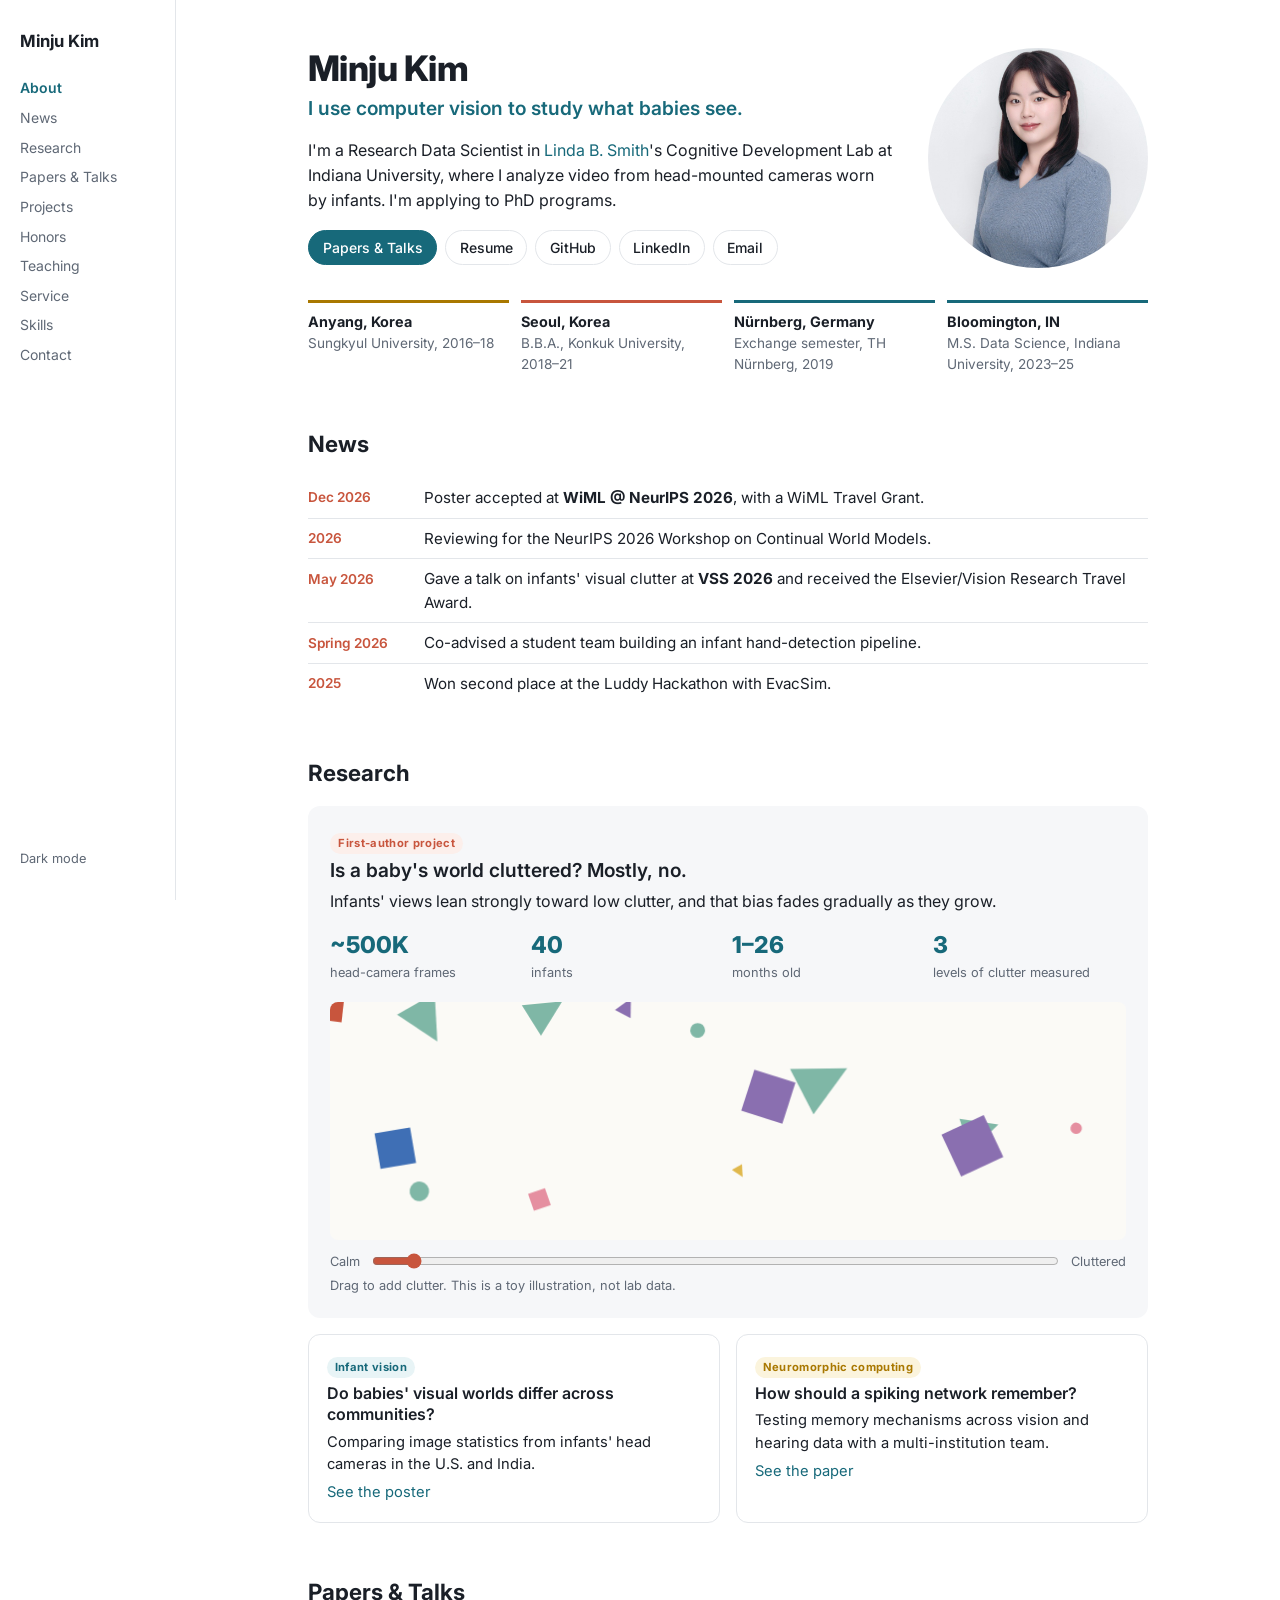
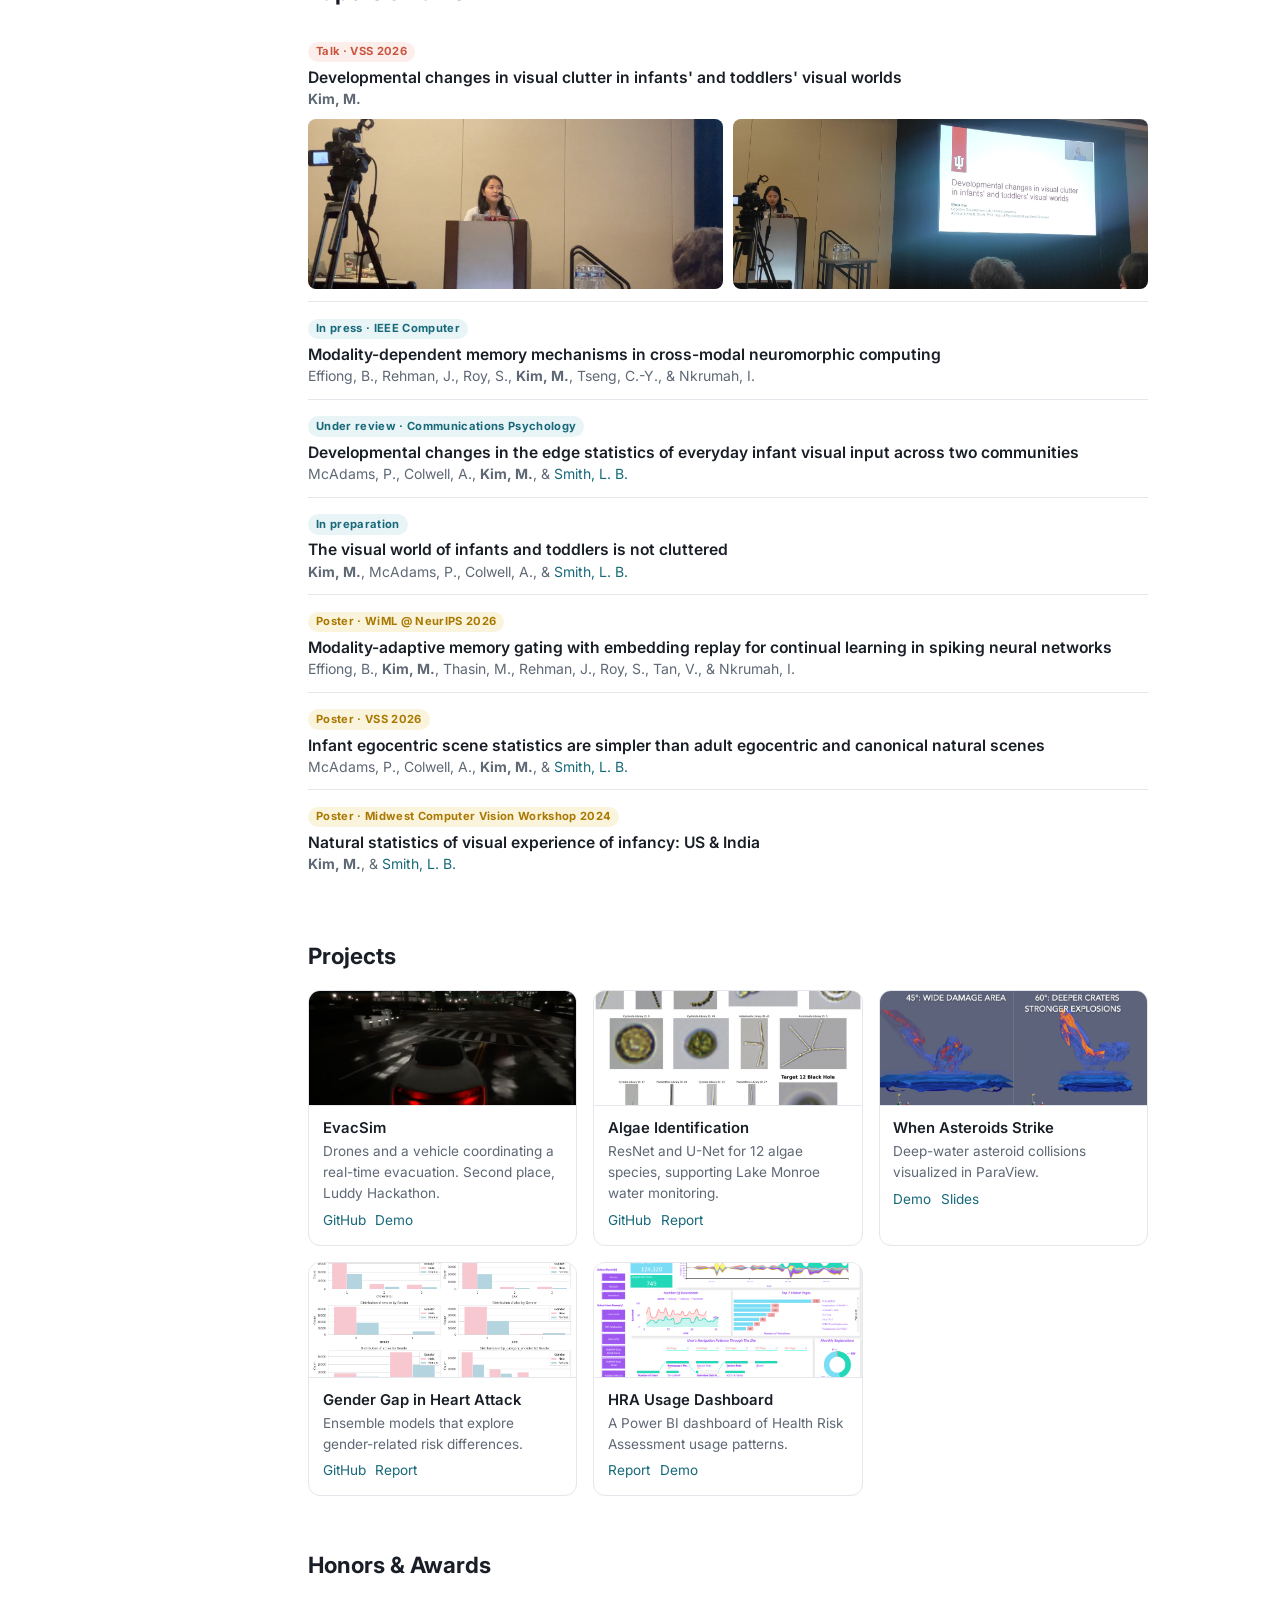
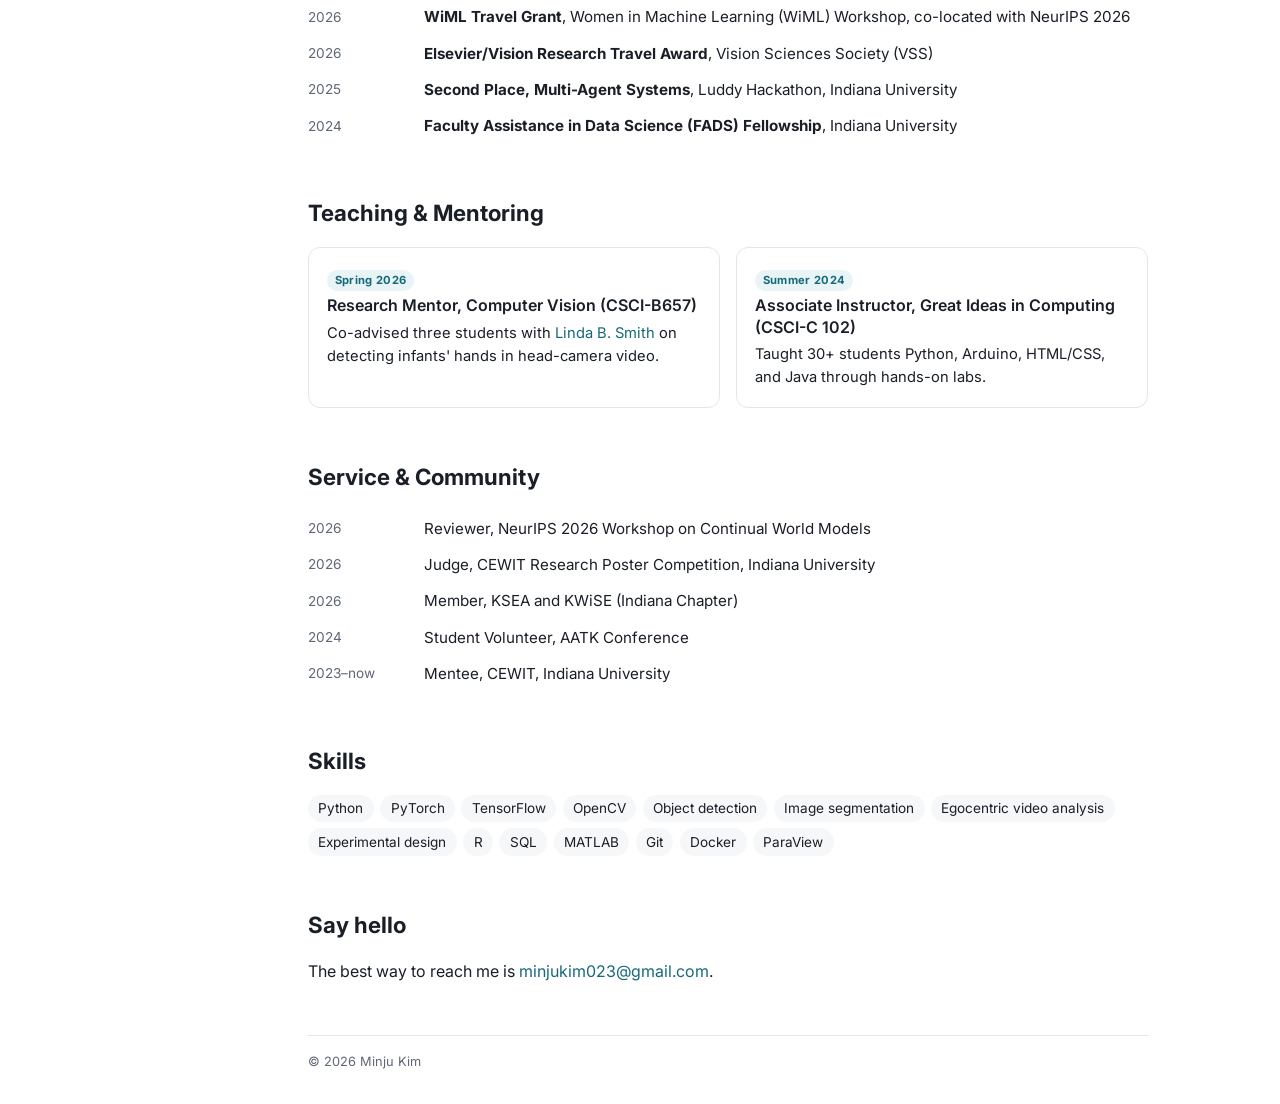
==== commit 18b252d3: "Make site more concise and playful with news, research cards, and clutter slider Add WiML Travel Gra" ====
--- a/index.html
+++ b/index.html
@@ -12,26 +12,28 @@
     gtag('config', 'G-DEW9WZ7MZG');
   </script>
   <meta name="viewport" content="width=device-width, initial-scale=1"/>
-  <meta name="description" content="Minju Kim is a Research Data Scientist at the Cognitive Development Lab, Indiana University, working on computer vision and infants' visual experience."/>
-  <link href="https://fonts.googleapis.com/css2?family=Inter:wght@400;500;600;700&display=swap" rel="stylesheet"/>
+  <meta name="description" content="Minju Kim is a Research Data Scientist at the Cognitive Development Lab, Indiana University, using computer vision to study what infants see."/>
+  <link href="https://fonts.googleapis.com/css2?family=Inter:wght@400;500;600;700;800&display=swap" rel="stylesheet"/>
   <style>
     :root {
       --bg: #ffffff; --text: #1a1f27; --muted: #5f6875;
-      --accent: #17697a; --border: #e3e6ea; --soft: #f5f6f8;
+      --accent: #17697a; --warm: #c8553d; --gold: #a97800;
+      --tint: #e8f4f6; --tint-warm: #fcefeb; --tint-gold: #fbf4dd;
+      --border: #e3e6ea; --soft: #f6f7f9;
       --rail: 176px;
     }
     html[data-theme="dark"] {
       --bg: #12161c; --text: #e6e8eb; --muted: #a0a8b3;
-      --accent: #5cc3d6; --border: #2a3039; --soft: #1b2027;
+      --accent: #5cc3d6; --warm: #f08b73; --gold: #e0b84c;
+      --tint: #17303a; --tint-warm: #3a2420; --tint-gold: #352c14;
+      --border: #2a3039; --soft: #1b2027;
       color-scheme: dark;
     }
     *,*::before,*::after { box-sizing: border-box; margin: 0; padding: 0; }
     html { scroll-behavior: smooth; scroll-padding-top: 1.5rem; }
-    body { font-family: "Inter", system-ui, sans-serif; font-size: 16px; background: var(--bg); color: var(--text); line-height: 1.6; }
+    body { font-family: "Inter", system-ui, sans-serif; font-size: 16px; background: var(--bg); color: var(--text); line-height: 1.55; }
     a { color: var(--accent); text-decoration: none; }
     a:hover { text-decoration: underline; }
-    ul { padding-left: 1.1rem; }
-    li { margin-top: 0.3rem; }
 
     /* === LEFT MENU === */
     .rail {
@@ -53,60 +55,91 @@
 
     /* === MAIN CONTENT === */
     main { margin-left: var(--rail); padding: 3rem 2.5rem 2rem; }
-    .wrap { max-width: 800px; margin: 0 auto; }
-    section { padding-bottom: 2.5rem; margin-bottom: 2.5rem; border-bottom: 1px solid var(--border); }
-    section:last-of-type { border-bottom: none; margin-bottom: 0; }
-    h2 { font-size: 1.35rem; font-weight: 700; margin-bottom: 1.1rem; }
-    h3 { font-size: 1rem; font-weight: 600; }
-    .subhead { font-size: 0.8rem; font-weight: 600; text-transform: uppercase; letter-spacing: 0.05em; color: var(--muted); margin: 1.6rem 0 0.6rem; }
-    .subhead:first-of-type { margin-top: 0; }
+    .wrap { max-width: 840px; margin: 0 auto; }
+    section { margin-bottom: 3.25rem; }
+    h2 { font-size: 1.4rem; font-weight: 700; margin-bottom: 1rem; }
+    h3 { font-size: 1rem; font-weight: 600; line-height: 1.35; }
     .meta { font-size: 0.875rem; color: var(--muted); }
 
     /* About */
     .about { display: flex; align-items: flex-start; gap: 2.25rem; }
     .about-text { flex: 1; min-width: 0; }
-    .about h1 { font-size: 2rem; font-weight: 700; line-height: 1.2; letter-spacing: -0.01em; }
-    .about-role { color: var(--muted); margin: 0.25rem 0 1rem; }
-    .about-text p + p { margin-top: 0.75rem; }
-    .about-photo { width: 230px; height: 230px; object-fit: cover; border-radius: 6px; flex-shrink: 0; display: block; }
-    .links { display: flex; flex-wrap: wrap; gap: 0.5rem; margin-top: 1.25rem; }
-    .btn { font-size: 0.875rem; font-weight: 500; padding: 0.35rem 0.85rem; border: 1px solid var(--border); border-radius: 6px; color: var(--text); }
-    .btn:hover { border-color: var(--accent); color: var(--accent); text-decoration: none; }
+    .about h1 { font-size: 2.2rem; font-weight: 800; line-height: 1.15; letter-spacing: -0.015em; }
+    .about-tagline { font-size: 1.2rem; font-weight: 600; color: var(--accent); margin: 0.35rem 0 0.9rem; }
+    .about-photo { width: 220px; height: 220px; object-fit: cover; border-radius: 50%; flex-shrink: 0; display: block; }
+    .links { display: flex; flex-wrap: wrap; gap: 0.5rem; margin-top: 1.1rem; }
+    .btn { font-size: 0.875rem; font-weight: 500; padding: 0.35rem 0.85rem; border: 1px solid var(--border); border-radius: 999px; color: var(--text); transition: transform 0.12s, border-color 0.12s; }
+    .btn:hover { border-color: var(--accent); color: var(--accent); text-decoration: none; transform: translateY(-1px); }
     .btn-p { background: var(--accent); border-color: var(--accent); color: var(--bg); }
-    .btn-p:hover { color: var(--bg); opacity: 0.88; }
-
-    /* Dated rows: education, awards, service */
-    .row { display: grid; grid-template-columns: 10.5rem 1fr; gap: 0.25rem 1rem; margin-bottom: 1.1rem; }
-    .row:last-child { margin-bottom: 0; }
-    .row-date { font-size: 0.875rem; color: var(--muted); padding-top: 0.1rem; }
-    .row p + p { margin-top: 0.1rem; }
+    .btn-p:hover { color: var(--bg); }
+
+    /* My path */
+    .path { list-style: none; display: grid; grid-template-columns: repeat(4, 1fr); gap: 0.75rem; margin-top: 2rem; }
+    .path li { border-top: 3px solid var(--accent); padding-top: 0.5rem; font-size: 0.85rem; }
+    .path li:nth-child(1) { border-color: var(--gold); }
+    .path li:nth-child(2) { border-color: var(--warm); }
+    .path b { display: block; font-size: 0.9rem; }
+    .path span { color: var(--muted); }
+
+    /* News */
+    .news { list-style: none; }
+    .news li { display: grid; grid-template-columns: 6.5rem 1fr; gap: 0.75rem; padding: 0.5rem 0; border-bottom: 1px solid var(--border); font-size: 0.95rem; }
+    .news li:last-child { border-bottom: none; }
+    .news time { font-size: 0.85rem; font-weight: 600; color: var(--warm); padding-top: 0.08rem; }
 
     /* Research */
-    .project { margin-top: 1rem; }
-    .project ul, .row ul { font-size: 0.95rem; }
-
-    /* Publications and presentations */
-    .pub { margin-bottom: 0.9rem; font-size: 0.95rem; }
-    .pub:last-child { margin-bottom: 0; }
-    .pub-title { font-weight: 600; }
-    .pub-note { color: var(--muted); }
-    .photos { display: flex; gap: 0.6rem; margin-top: 0.7rem; }
-    .photos img { flex: 1; min-width: 0; width: 50%; height: 170px; object-fit: cover; border-radius: 6px; display: block; }
+    .feature { background: var(--soft); border-radius: 12px; padding: 1.4rem; margin-bottom: 1rem; }
+    .feature h3 { font-size: 1.2rem; }
+    .feature > p { margin-top: 0.3rem; }
+    .stats { display: grid; grid-template-columns: repeat(4, 1fr); gap: 0.5rem; margin: 1.1rem 0; }
+    .stats b { display: block; font-size: 1.45rem; font-weight: 800; color: var(--accent); line-height: 1.2; }
+    .stats span { font-size: 0.8rem; color: var(--muted); }
+    #clutter { width: 100%; aspect-ratio: 800 / 240; display: block; border-radius: 8px; background: #fbfaf6; }
+    .slider-row { display: flex; align-items: center; gap: 0.75rem; margin-top: 0.7rem; font-size: 0.8rem; color: var(--muted); }
+    .slider-row input { flex: 1; min-width: 0; accent-color: var(--warm); cursor: grab; }
+    .caption { font-size: 0.8rem; color: var(--muted); margin-top: 0.45rem; }
+    .cards { display: grid; grid-template-columns: repeat(2, 1fr); gap: 1rem; }
+    .card { border: 1px solid var(--border); border-radius: 12px; padding: 1.1rem; transition: transform 0.15s, border-color 0.15s; }
+    .card:hover { transform: translateY(-3px); border-color: var(--accent); }
+    .card p { font-size: 0.92rem; margin-top: 0.3rem; }
+
+    /* Tags */
+    .tag { display: inline-block; font-size: 0.7rem; font-weight: 700; letter-spacing: 0.03em; padding: 0.1rem 0.5rem; border-radius: 999px; background: var(--tint); color: var(--accent); margin-bottom: 0.3rem; }
+    .tag.warm { background: var(--tint-warm); color: var(--warm); }
+    .tag.gold { background: var(--tint-gold); color: var(--gold); }
+
+    /* Papers and talks */
+    .pub { padding: 0.75rem 0; border-bottom: 1px solid var(--border); }
+    .pub:last-of-type { border-bottom: none; }
+    .pub h3 { font-size: 0.98rem; }
+    .pub p { font-size: 0.875rem; color: var(--muted); }
+    .photos { display: flex; gap: 0.6rem; margin-top: 0.6rem; }
+    .photos img { flex: 1; min-width: 0; width: 50%; height: 170px; object-fit: cover; border-radius: 8px; display: block; }
 
     /* Projects */
-    .proj { display: grid; grid-template-columns: 150px 1fr; gap: 1.25rem; margin-bottom: 1.5rem; }
-    .proj:last-child { margin-bottom: 0; }
-    .proj img { width: 150px; height: 100px; object-fit: cover; border-radius: 6px; border: 1px solid var(--border); display: block; }
-    .proj p { font-size: 0.95rem; }
-    .proj-links { font-size: 0.875rem; margin-top: 0.2rem; }
-    .proj-links a + a::before { content: "·"; color: var(--muted); display: inline-block; margin-right: 0.4rem; }
-
-    /* Skills */
-    .skill { display: grid; grid-template-columns: 10.5rem 1fr; gap: 0.25rem 1rem; margin-bottom: 0.75rem; font-size: 0.95rem; }
-    .skill:last-child { margin-bottom: 0; }
-    .skill strong { font-weight: 600; font-size: 0.875rem; }
-
-    footer { max-width: 800px; margin: 0 auto; padding-top: 1rem; font-size: 0.8rem; color: var(--muted); }
+    .proj-grid { display: grid; grid-template-columns: repeat(3, 1fr); gap: 1rem; }
+    .proj { border: 1px solid var(--border); border-radius: 12px; overflow: hidden; transition: transform 0.15s, border-color 0.15s; }
+    .proj:hover { transform: translateY(-3px); border-color: var(--accent); }
+    .proj img { width: 100%; height: 115px; object-fit: cover; display: block; border-bottom: 1px solid var(--border); }
+    .proj div { padding: 0.75rem 0.85rem 0.85rem; }
+    .proj h3 { font-size: 0.93rem; }
+    .proj p { font-size: 0.85rem; color: var(--muted); margin-top: 0.2rem; }
+    .proj .proj-links { font-size: 0.85rem; margin-top: 0.35rem; }
+    .proj-links a + a { margin-left: 0.6rem; }
+
+    /* Teaching, honors and service */
+    .list { list-style: none; }
+    .list li { display: grid; grid-template-columns: 6.5rem 1fr; gap: 0.75rem; padding: 0.4rem 0; font-size: 0.95rem; }
+    .list time { font-size: 0.85rem; color: var(--muted); padding-top: 0.08rem; }
+    .chips { display: flex; flex-wrap: wrap; gap: 0.4rem; }
+    .chips span { font-size: 0.85rem; padding: 0.2rem 0.65rem; border-radius: 999px; background: var(--soft); }
+
+    footer { max-width: 840px; margin: 0 auto; padding-top: 1rem; border-top: 1px solid var(--border); font-size: 0.8rem; color: var(--muted); }
+
+    @media (prefers-reduced-motion: reduce) {
+      html { scroll-behavior: auto; }
+      .btn, .card, .proj { transition: none; }
+    }
 
     /* Responsive: the menu moves to a top bar on small screens */
     @media (max-width: 760px) {
@@ -126,11 +159,17 @@
       .rail-nav a { white-space: nowrap; }
       main { margin-left: 0; padding: 1.75rem 1rem 1.5rem; }
       .about { flex-direction: column-reverse; gap: 1.25rem; }
-      .about-photo { width: 170px; height: 170px; }
-      .row, .skill { grid-template-columns: 1fr; }
-      .proj { grid-template-columns: 1fr; gap: 0.6rem; }
-      .proj img { width: 100%; height: 170px; }
+      .about-photo { width: 150px; height: 150px; }
+      .path, .stats { grid-template-columns: repeat(2, 1fr); }
+      .cards { grid-template-columns: 1fr; }
+      .proj-grid { grid-template-columns: 1fr; }
+      .proj img { height: 160px; }
       .photos img { height: 120px; }
+      .feature { padding: 1rem; }
+      .news li, .list li { grid-template-columns: 5.25rem 1fr; }
+    }
+    @media (min-width: 761px) and (max-width: 1040px) {
+      .proj-grid { grid-template-columns: repeat(2, 1fr); }
     }
   </style>
 </head>
@@ -140,15 +179,14 @@
     <a href="#about" class="rail-name">Minju Kim</a>
     <nav class="rail-nav" aria-label="Sections">
       <a href="#about">About</a>
-      <a href="#education">Education</a>
+      <a href="#news">News</a>
       <a href="#research">Research</a>
-      <a href="#publications">Publications</a>
-      <a href="#presentations">Presentations</a>
+      <a href="#papers">Papers &amp; Talks</a>
+      <a href="#projects">Projects</a>
       <a href="#honors">Honors</a>
       <a href="#teaching">Teaching</a>
-      <a href="#projects">Projects</a>
+      <a href="#service">Service</a>
       <a href="#skills">Skills</a>
-      <a href="#service">Service</a>
       <a href="#contact">Contact</a>
     </nav>
     <button class="theme-toggle" id="theme-toggle" type="button">Dark mode</button>
@@ -162,11 +200,10 @@
         <div class="about">
           <div class="about-text">
             <h1>Minju Kim</h1>
-            <p class="about-role">Research Data Scientist, Cognitive Development Lab, Indiana University Bloomington</p>
-            <p>I use computer vision to study what infants actually see. Working with Linda B. Smith, I analyze large-scale egocentric video from head-mounted cameras to measure how the visual complexity of early experience changes with age.</p>
-            <p>I also collaborate on memory mechanisms in spiking neural networks for neuromorphic computing. I hold an M.S. in Data Science from Indiana University and a B.B.A. from Konkuk University, and I am applying to PhD programs.</p>
+            <p class="about-tagline">I use computer vision to study what babies see.</p>
+            <p>I'm a Research Data Scientist in <a href="https://psych.indiana.edu/directory/faculty/smith-linda.html" target="_blank" rel="noopener">Linda B. Smith</a>'s Cognitive Development Lab at Indiana University, where I analyze video from head-mounted cameras worn by infants. I'm applying to PhD programs.</p>
             <div class="links">
-              <a href="#publications" class="btn btn-p">Publications</a>
+              <a href="#papers" class="btn btn-p">Papers &amp; Talks</a>
               <a href="https://drive.google.com/file/d/1I46Orb2nMzGINgb31lgrYx2MhkHUhdre/view?usp=sharing" class="btn" target="_blank" rel="noopener">Resume</a>
               <a href="https://github.com/minjukim023" class="btn" target="_blank" rel="noopener">GitHub</a>
               <a href="https://www.linkedin.com/in/minjukim023/" class="btn" target="_blank" rel="noopener">LinkedIn</a>
@@ -175,272 +212,206 @@
           </div>
           <img src="assets/profile1.jpeg" alt="Portrait of Minju Kim" class="about-photo"/>
         </div>
-      </section>
-
-      <!-- EDUCATION -->
-      <section id="education">
-        <h2>Education</h2>
-        <div class="row">
-          <p class="row-date">Aug. 2023 – May 2025</p>
-          <div>
-            <h3>M.S. in Data Science (Applied Data Science)</h3>
-            <p>Luddy School of Informatics, Computing, and Engineering, Indiana University, Bloomington, IN</p>
-            <p class="meta">GPA: 3.8/4.0</p>
-            <p class="meta">Relevant courses: Machine Learning, Computer Vision, Natural Language Processing, Applied Databases, Statistics, Scientific Visualization, Information Visualization, Data Mining, Social Media Mining, Independent Study</p>
-          </div>
-        </div>
-        <div class="row">
-          <p class="row-date">Mar. 2018 – Feb. 2021</p>
-          <div>
-            <h3>B.B.A. in Business Administration</h3>
-            <p>Konkuk University, Seoul, South Korea</p>
-            <p class="meta">GPA: 3.72/4.5</p>
-          </div>
-        </div>
-        <div class="row">
-          <p class="row-date">Mar. 2019 – Aug. 2019</p>
-          <div>
-            <h3>Exchange Student (International Business)</h3>
-            <p>Technische Hochschule Nürnberg Georg Simon Ohm, Nürnberg, Germany</p>
-          </div>
-        </div>
-        <div class="row">
-          <p class="row-date">Mar. 2016 – Feb. 2018</p>
-          <div>
-            <h3>Undergraduate Studies (East Asian Studies &amp; Logistics)</h3>
-            <p>Sungkyul University, Anyang, South Korea</p>
-            <p class="meta">GPA: 4.41/4.5 (72 credits completed). Transferred to Konkuk University.</p>
-          </div>
-        </div>
+        <ol class="path" aria-label="Education">
+          <li><b>Anyang, Korea</b><span>Sungkyul University, 2016–18</span></li>
+          <li><b>Seoul, Korea</b><span>B.B.A., Konkuk University, 2018–21</span></li>
+          <li><b>Nürnberg, Germany</b><span>Exchange semester, TH Nürnberg, 2019</span></li>
+          <li><b>Bloomington, IN</b><span>M.S. Data Science, Indiana University, 2023–25</span></li>
+        </ol>
+      </section>
+
+      <!-- NEWS -->
+      <section id="news">
+        <h2>News</h2>
+        <ul class="news">
+          <li><time>Dec 2026</time><p>Poster accepted at <b>WiML @ NeurIPS 2026</b>, with a WiML Travel Grant.</p></li>
+          <li><time>2026</time><p>Reviewing for the NeurIPS 2026 Workshop on Continual World Models.</p></li>
+          <li><time>May 2026</time><p>Gave a talk on infants' visual clutter at <b>VSS 2026</b> and received the Elsevier/Vision Research Travel Award.</p></li>
+          <li><time>Spring 2026</time><p>Co-advised a student team building an infant hand-detection pipeline.</p></li>
+          <li><time>2025</time><p>Won second place at the Luddy Hackathon with EvacSim.</p></li>
+        </ul>
       </section>
 
       <!-- RESEARCH -->
       <section id="research">
-        <h2>Research Experience</h2>
-        <div class="row">
-          <p class="row-date">2024 – Present</p>
-          <div>
-            <h3>Cognitive Development Lab, Indiana University Bloomington</h3>
-            <p>PI: Linda B. Smith</p>
-            <p class="meta">Research Data Scientist (May 2025 – Present)</p>
-            <p class="meta">Research Data Analyst, Part-time (Aug. 2024 – May 2025)</p>
-            <p class="meta">Faculty Assistance in Data Science (FADS) Fellowship (Summer 2024)</p>
-            <div class="project">
-              <h3>Multi-level Visual Clutter in Infants' Egocentric Input (first-author)</h3>
-              <ul>
-                <li>Built a pipeline to quantify visual clutter across ~500,000 head-camera frames from 40 infants (1–26 months) at three levels of visual complexity: edge density (low-level), Feature Congestion (mid-level; Rosenholtz et al., 2007), and SAM2-based segment counts as an object-level proxy for proto-objects.</li>
-                <li>Found that infants' visual input is strongly biased toward low clutter, that this bias weakens gradually with age, and that clutter is multidimensional, with edge density nearly unrelated to object-level segment count.</li>
-                <li>Presented as an oral talk at VSS 2026 (Elsevier/Vision Research Travel Award); first-author manuscript in preparation.</li>
-              </ul>
-            </div>
-            <div class="project">
-              <h3>Infant Visual Statistics Across U.S. and Indian Communities</h3>
-              <ul>
-                <li>Analyzed natural image statistics of infants' egocentric visual input across U.S. and Indian communities; presented first-author poster at the Midwest Computer Vision Workshop (2024).</li>
-                <li>Contributed to a manuscript led by Philip McAdams on developmental changes in the edge statistics of everyday infant visual input (under review, Communications Psychology).</li>
-              </ul>
-            </div>
-          </div>
-        </div>
-        <div class="row">
-          <p class="row-date">2025 – Present</p>
-          <div>
-            <h3>Cross-Modal Neuromorphic Computing Collaboration</h3>
-            <p>Multi-institution research collaboration</p>
-            <ul>
-              <li>Ran experiments comparing memory mechanisms (e.g., Hopfield networks, hierarchical gating) in spiking neural networks across visual (N-MNIST) and auditory (SHD) neuromorphic data in a multi-institution research team.</li>
-              <li>Contributed to manuscript writing, proofreading, and architecture figures for an IEEE Computer article (in press) and a WiML @ NeurIPS 2026 poster.</li>
-            </ul>
-          </div>
-        </div>
-        <h3 class="subhead">Other Experience</h3>
-        <div class="row">
-          <p class="row-date">May – Jun. 2023</p>
-          <div>
-            <h3>Linguistic Data Annotator, Apple Siri Project</h3>
-            <p>BeyondTech, Seoul, South Korea</p>
-            <ul>
-              <li>Evaluated and annotated 370+ language model training samples daily.</li>
-              <li>Designed culturally nuanced Korean dialogues to improve AI conversational quality.</li>
-            </ul>
-          </div>
-        </div>
-      </section>
-
-      <!-- PUBLICATIONS -->
-      <section id="publications">
-        <h2>Publications</h2>
-        <h3 class="subhead">Accepted / In Press</h3>
-        <p class="pub">Effiong, B., Rehman, J., Roy, S., <strong>Kim, M.</strong>, Tseng, C.-Y., &amp; Nkrumah, I. (in press). <span class="pub-title">Modality-dependent memory mechanisms in cross-modal neuromorphic computing.</span> <em>IEEE Computer.</em></p>
-        <h3 class="subhead">Under Review</h3>
-        <p class="pub">McAdams, P., Colwell, A., <strong>Kim, M.</strong>, &amp; Smith, L. B. (under review). <span class="pub-title">Developmental changes in the edge statistics of everyday infant visual input across two communities.</span> Manuscript submitted to <em>Communications Psychology.</em></p>
-        <h3 class="subhead">In Preparation</h3>
-        <p class="pub"><strong>Kim, M.</strong>, McAdams, P., Colwell, A., &amp; Smith, L. B. (in preparation). <span class="pub-title">The visual world of infants and toddlers is not cluttered.</span></p>
-      </section>
-
-      <!-- PRESENTATIONS -->
-      <section id="presentations">
-        <h2>Presentations</h2>
-        <h3 class="subhead">Conference Talks</h3>
-        <div class="pub">
-          <p><strong>Kim, M.</strong> (2026, May 17). <span class="pub-title">Developmental changes in visual clutter in infants' and toddlers' visual worlds</span> [Oral presentation]. Vision Sciences Society (VSS) Annual Meeting, St. Pete Beach, FL, United States.</p>
+        <h2>Research</h2>
+        <div class="feature">
+          <span class="tag warm">First-author project</span>
+          <h3>Is a baby's world cluttered? Mostly, no.</h3>
+          <p>Infants' views lean strongly toward low clutter, and that bias fades gradually as they grow.</p>
+          <div class="stats">
+            <div><b>~500K</b><span>head-camera frames</span></div>
+            <div><b>40</b><span>infants</span></div>
+            <div><b>1–26</b><span>months old</span></div>
+            <div><b>3</b><span>levels of clutter measured</span></div>
+          </div>
+          <canvas id="clutter" width="800" height="240" role="img" aria-label="Toy scene of colored shapes that gets busier as the slider moves"></canvas>
+          <div class="slider-row">
+            <label for="clutter-slider">Calm</label>
+            <input id="clutter-slider" type="range" min="3" max="220" value="14" aria-label="Amount of clutter"/>
+            <span>Cluttered</span>
+          </div>
+          <p class="caption">Drag to add clutter. This is a toy illustration, not lab data.</p>
+        </div>
+        <div class="cards">
+          <div class="card">
+            <span class="tag">Infant vision</span>
+            <h3>Do babies' visual worlds differ across communities?</h3>
+            <p>Comparing image statistics from infants' head cameras in the U.S. and India.</p>
+            <p class="meta"><a href="https://drive.google.com/file/d/1zU25AT8OWRiKEsFhsdlBtwIfIKDT_RSm/view" target="_blank" rel="noopener">See the poster</a></p>
+          </div>
+          <div class="card">
+            <span class="tag gold">Neuromorphic computing</span>
+            <h3>How should a spiking network remember?</h3>
+            <p>Testing memory mechanisms across vision and hearing data with a multi-institution team.</p>
+            <p class="meta"><a href="#papers">See the paper</a></p>
+          </div>
+        </div>
+      </section>
+
+      <!-- PAPERS AND TALKS -->
+      <section id="papers">
+        <h2>Papers &amp; Talks</h2>
+        <div class="pub">
+          <span class="tag warm">Talk · VSS 2026</span>
+          <h3>Developmental changes in visual clutter in infants' and toddlers' visual worlds</h3>
+          <p><strong>Kim, M.</strong></p>
           <div class="photos">
             <img src="assets/present1.png" alt="Minju Kim giving a talk at VSS 2026" loading="lazy"/>
             <img src="assets/present2.jpg" alt="Minju Kim presenting at VSS 2026" loading="lazy"/>
           </div>
         </div>
-        <h3 class="subhead">Posters</h3>
-        <p class="pub">Effiong, B., <strong>Kim, M.</strong>, Thasin, M., Rehman, J., Roy, S., Tan, V., &amp; Nkrumah, I. (2026, December). <span class="pub-title">Modality-adaptive memory gating with embedding replay for continual learning in spiking neural networks</span> [Poster presentation accepted]. Women in Machine Learning (WiML) Workshop, co-located with NeurIPS 2026, Atlanta, GA, United States.</p>
-        <p class="pub">McAdams, P., Colwell, A., <strong>Kim, M.</strong>, &amp; Smith, L. B. (2026, May). <span class="pub-title">Infant egocentric scene statistics are simpler than adult egocentric and canonical natural scenes</span> [Poster presentation]. Vision Sciences Society (VSS) Annual Meeting, St. Pete Beach, FL, United States.</p>
-        <p class="pub"><strong>Kim, M.</strong>, &amp; Smith, L. B. (2024, September 16–17). <span class="pub-title">Natural statistics of visual experience of infancy: US &amp; India</span> [Poster presentation]. Midwest Computer Vision Workshop, Indiana University Bloomington, Bloomington, IN, United States. <a href="https://drive.google.com/file/d/1zU25AT8OWRiKEsFhsdlBtwIfIKDT_RSm/view" target="_blank" rel="noopener">Poster</a></p>
+        <div class="pub">
+          <span class="tag">In press · IEEE Computer</span>
+          <h3>Modality-dependent memory mechanisms in cross-modal neuromorphic computing</h3>
+          <p>Effiong, B., Rehman, J., Roy, S., <strong>Kim, M.</strong>, Tseng, C.-Y., &amp; Nkrumah, I.</p>
+        </div>
+        <div class="pub">
+          <span class="tag">Under review · Communications Psychology</span>
+          <h3>Developmental changes in the edge statistics of everyday infant visual input across two communities</h3>
+          <p>McAdams, P., Colwell, A., <strong>Kim, M.</strong>, &amp; <a href="https://psych.indiana.edu/directory/faculty/smith-linda.html" target="_blank" rel="noopener">Smith, L. B.</a></p>
+        </div>
+        <div class="pub">
+          <span class="tag">In preparation</span>
+          <h3>The visual world of infants and toddlers is not cluttered</h3>
+          <p><strong>Kim, M.</strong>, McAdams, P., Colwell, A., &amp; <a href="https://psych.indiana.edu/directory/faculty/smith-linda.html" target="_blank" rel="noopener">Smith, L. B.</a></p>
+        </div>
+        <div class="pub">
+          <span class="tag gold">Poster · WiML @ NeurIPS 2026</span>
+          <h3>Modality-adaptive memory gating with embedding replay for continual learning in spiking neural networks</h3>
+          <p>Effiong, B., <strong>Kim, M.</strong>, Thasin, M., Rehman, J., Roy, S., Tan, V., &amp; Nkrumah, I.</p>
+        </div>
+        <div class="pub">
+          <span class="tag gold">Poster · VSS 2026</span>
+          <h3>Infant egocentric scene statistics are simpler than adult egocentric and canonical natural scenes</h3>
+          <p>McAdams, P., Colwell, A., <strong>Kim, M.</strong>, &amp; <a href="https://psych.indiana.edu/directory/faculty/smith-linda.html" target="_blank" rel="noopener">Smith, L. B.</a></p>
+        </div>
+        <div class="pub">
+          <span class="tag gold">Poster · Midwest Computer Vision Workshop 2024</span>
+          <h3>Natural statistics of visual experience of infancy: US &amp; India</h3>
+          <p><strong>Kim, M.</strong>, &amp; <a href="https://psych.indiana.edu/directory/faculty/smith-linda.html" target="_blank" rel="noopener">Smith, L. B.</a></p>
+        </div>
+      </section>
+
+      <!-- PROJECTS -->
+      <section id="projects">
+        <h2>Projects</h2>
+        <div class="proj-grid">
+          <article class="proj">
+            <img src="assets/EvacSim.png" alt="EvacSim evacuation simulation" loading="lazy"/>
+            <div>
+              <h3>EvacSim</h3>
+              <p>Drones and a vehicle coordinating a real-time evacuation. Second place, Luddy Hackathon.</p>
+              <p class="proj-links"><a href="https://github.com/MinjuKim023/Evacuation-Simulation" target="_blank" rel="noopener">GitHub</a><a href="https://www.youtube.com/watch?v=hO1vGT5lekk" target="_blank" rel="noopener">Demo</a></p>
+            </div>
+          </article>
+          <article class="proj">
+            <img src="assets/algae.jpg" alt="Microscope images of algae" loading="lazy"/>
+            <div>
+              <h3>Algae Identification</h3>
+              <p>ResNet and U-Net for 12 algae species, supporting Lake Monroe water monitoring.</p>
+              <p class="proj-links"><a href="https://github.com/MinjuKim023/Microscopic-Algae-Classification" target="_blank" rel="noopener">GitHub</a><a href="https://github.com/MinjuKim023/Microscopic-Algae-Classification/blob/main/Algae_final%20paper.pdf" target="_blank" rel="noopener">Report</a></p>
+            </div>
+          </article>
+          <article class="proj">
+            <img src="assets/asteroid.png" alt="Visualization of an asteroid striking deep water" loading="lazy"/>
+            <div>
+              <h3>When Asteroids Strike</h3>
+              <p>Deep-water asteroid collisions visualized in ParaView.</p>
+              <p class="proj-links"><a href="https://collectome.rt.iu.edu/frontend/exhibits/6759eef728048" target="_blank" rel="noopener">Demo</a><a href="https://drive.google.com/file/d/1C46P9J9lWNxvSac9iEq4x1_S-6zsJEjS/view" target="_blank" rel="noopener">Slides</a></p>
+            </div>
+          </article>
+          <article class="proj">
+            <img src="assets/heartattack.png" alt="Heart attack risk analysis figure" loading="lazy"/>
+            <div>
+              <h3>Gender Gap in Heart Attack</h3>
+              <p>Ensemble models that explore gender-related risk differences.</p>
+              <p class="proj-links"><a href="https://github.com/MinjuKim023/Bridging-the-Gender-Gap-in-Heart-Attack" target="_blank" rel="noopener">GitHub</a><a href="https://github.com/MinjuKim023/Bridging-the-Gender-Gap-in-Heart-Attack/blob/main/Final%20Report/final-mk159-lli4-lc51.pdf" target="_blank" rel="noopener">Report</a></p>
+            </div>
+          </article>
+          <article class="proj">
+            <img src="assets/dashboard.png" alt="Power BI dashboard" loading="lazy"/>
+            <div>
+              <h3>HRA Usage Dashboard</h3>
+              <p>A Power BI dashboard of Health Risk Assessment usage patterns.</p>
+              <p class="proj-links"><a href="https://drive.google.com/file/d/1NE9Km2rfP0q0T4n09CsXS3N6Fnq6SHWh/view" target="_blank" rel="noopener">Report</a><a href="https://drive.google.com/file/d/1Dcbzhdqx4l7pcvIKG3XoSQyjtEWKjTD7/view" target="_blank" rel="noopener">Demo</a></p>
+            </div>
+          </article>
+        </div>
       </section>
 
       <!-- HONORS -->
       <section id="honors">
-        <h2>Honors and Awards</h2>
-        <div class="row">
-          <p class="row-date">2026</p>
-          <p><strong>Elsevier/Vision Research Travel Award</strong>, Vision Sciences Society (VSS)</p>
-        </div>
-        <div class="row">
-          <p class="row-date">2025</p>
-          <p><strong>Second Place, Case 4 (Multi-Agent Systems)</strong>, 2025 Luddy Hackathon, Luddy School of Informatics, Computing, and Engineering, Indiana University Bloomington</p>
-        </div>
-        <div class="row">
-          <p class="row-date">2024</p>
-          <p><strong>Faculty Assistance in Data Science (FADS) Fellowship</strong>, Indiana University Bloomington. Competitively selected for a faculty-led research project.</p>
-        </div>
+        <h2>Honors &amp; Awards</h2>
+        <ul class="list">
+          <li><time>2026</time><p><b>WiML Travel Grant</b>, Women in Machine Learning (WiML) Workshop, co-located with NeurIPS 2026</p></li>
+          <li><time>2026</time><p><b>Elsevier/Vision Research Travel Award</b>, Vision Sciences Society (VSS)</p></li>
+          <li><time>2025</time><p><b>Second Place, Multi-Agent Systems</b>, Luddy Hackathon, Indiana University</p></li>
+          <li><time>2024</time><p><b>Faculty Assistance in Data Science (FADS) Fellowship</b>, Indiana University</p></li>
+        </ul>
       </section>
 
       <!-- TEACHING -->
       <section id="teaching">
-        <h2>Teaching and Mentoring</h2>
-        <div class="row">
-          <p class="row-date">Spring 2026</p>
-          <div>
-            <h3>Research Mentor, CSCI-B657 Computer Vision Course Project</h3>
-            <p>Luddy School of Informatics, Computing, and Engineering, Indiana University</p>
-            <ul>
-              <li>Co-advised (with Linda B. Smith) a three-student team developing an egocentric infant hand-detection and object-interaction pipeline using Cognitive Development Lab head-camera data.</li>
-              <li>Met regularly with the team to set project direction, provided lab egocentric video data, advised on pipeline design (MediaPipe-based auto-labeling, CVAT annotation correction, YOLOv8 hand detection, DINOv2 one-shot object classification), and gave feedback on the final poster.</li>
-            </ul>
-          </div>
-        </div>
-        <div class="row">
-          <p class="row-date">Summer 2024</p>
-          <div>
-            <h3>Associate Instructor, CSCI-C 102: Great Ideas in Computing</h3>
-            <p>Luddy School of Informatics, Computing, and Engineering, Indiana University</p>
-            <ul>
-              <li>Instructed 30+ students through hands-on programming labs covering Python, Arduino, HTML/CSS, and Java, developing foundational programming and computational thinking skills.</li>
-            </ul>
-          </div>
-        </div>
-      </section>
-
-      <!-- PROJECTS -->
-      <section id="projects">
-        <h2>Selected Projects</h2>
-        <div class="proj">
-          <img src="assets/EvacSim.png" alt="EvacSim evacuation simulation" loading="lazy"/>
-          <div>
-            <h3>EvacSim: Evacuation Simulation Using Multi-Agent Systems</h3>
-            <p>Real-time evacuation tool with 9 autonomous agents (8 drones and 1 vehicle), using Unity AI NavMesh and a React frontend with WebSocket streaming. Second place, 2025 Luddy Hackathon.</p>
-            <p class="proj-links"><a href="https://github.com/MinjuKim023/Evacuation-Simulation" target="_blank" rel="noopener">GitHub</a> <a href="https://www.youtube.com/watch?v=hO1vGT5lekk" target="_blank" rel="noopener">Demo</a></p>
-          </div>
-        </div>
-        <div class="proj">
-          <img src="assets/algae.jpg" alt="Microscope image of algae" loading="lazy"/>
-          <div>
-            <h3>Algae Identification Towards Automated Classification</h3>
-            <p>Applied ResNet and U-Net to identify 12 algae species for the City of Bloomington, supporting Lake Monroe water quality monitoring.</p>
-            <p class="proj-links"><a href="https://github.com/MinjuKim023/Microscopic-Algae-Classification" target="_blank" rel="noopener">GitHub</a> <a href="https://github.com/MinjuKim023/Microscopic-Algae-Classification/blob/main/Algae_final%20paper.pdf" target="_blank" rel="noopener">Report</a></p>
-          </div>
-        </div>
-        <div class="proj">
-          <img src="assets/heartattack.png" alt="Heart attack risk analysis figure" loading="lazy"/>
-          <div>
-            <h3>Bridging the Gender Gap in Heart Attack</h3>
-            <p>Ensemble models and feature importance for gender-related risk differences.</p>
-            <p class="proj-links"><a href="https://github.com/MinjuKim023/Bridging-the-Gender-Gap-in-Heart-Attack" target="_blank" rel="noopener">GitHub</a> <a href="https://github.com/MinjuKim023/Bridging-the-Gender-Gap-in-Heart-Attack/blob/main/Final%20Report/final-mk159-lli4-lc51.pdf" target="_blank" rel="noopener">Report</a></p>
-          </div>
-        </div>
-        <div class="proj">
-          <img src="assets/asteroid.png" alt="Visualization of an asteroid striking deep water" loading="lazy"/>
-          <div>
-            <h3>When Asteroids Strike: Deep Water Collisions</h3>
-            <p>Visualized asteroid collision scenarios with ParaView and spatial data.</p>
-            <p class="proj-links"><a href="https://collectome.rt.iu.edu/frontend/exhibits/6759eef728048" target="_blank" rel="noopener">Demo</a> <a href="https://drive.google.com/file/d/1C46P9J9lWNxvSac9iEq4x1_S-6zsJEjS/view" target="_blank" rel="noopener">Slides</a></p>
-          </div>
-        </div>
-        <div class="proj">
-          <img src="assets/baby.png" alt="Infant head-camera image" loading="lazy"/>
-          <div>
-            <h3>Natural Statistics of Infant Visual Experience</h3>
-            <p>Image statistics from infant head cameras across the U.S. and India.</p>
-            <p class="proj-links"><a href="https://drive.google.com/file/d/1zU25AT8OWRiKEsFhsdlBtwIfIKDT_RSm/view" target="_blank" rel="noopener">Poster</a></p>
-          </div>
-        </div>
-        <div class="proj">
-          <img src="assets/dashboard.png" alt="Power BI dashboard" loading="lazy"/>
-          <div>
-            <h3>Creating a Dashboard for Usage of the HRA</h3>
-            <p>Power BI dashboard for Health Risk Assessment usage patterns.</p>
-            <p class="proj-links"><a href="https://drive.google.com/file/d/1NE9Km2rfP0q0T4n09CsXS3N6Fnq6SHWh/view" target="_blank" rel="noopener">Report</a> <a href="https://drive.google.com/file/d/1Dcbzhdqx4l7pcvIKG3XoSQyjtEWKjTD7/view" target="_blank" rel="noopener">Demo</a></p>
-          </div>
-        </div>
+        <h2>Teaching &amp; Mentoring</h2>
+        <div class="cards">
+          <div class="card">
+            <span class="tag">Spring 2026</span>
+            <h3>Research Mentor, Computer Vision (CSCI-B657)</h3>
+            <p>Co-advised three students with <a href="https://psych.indiana.edu/directory/faculty/smith-linda.html" target="_blank" rel="noopener">Linda B. Smith</a> on detecting infants' hands in head-camera video.</p>
+          </div>
+          <div class="card">
+            <span class="tag">Summer 2024</span>
+            <h3>Associate Instructor, Great Ideas in Computing (CSCI-C 102)</h3>
+            <p>Taught 30+ students Python, Arduino, HTML/CSS, and Java through hands-on labs.</p>
+          </div>
+        </div>
+      </section>
+
+      <!-- SERVICE -->
+      <section id="service">
+        <h2>Service &amp; Community</h2>
+        <ul class="list">
+          <li><time>2026</time><p>Reviewer, NeurIPS 2026 Workshop on Continual World Models</p></li>
+          <li><time>2026</time><p>Judge, CEWIT Research Poster Competition, Indiana University</p></li>
+          <li><time>2026</time><p>Member, KSEA and KWiSE (Indiana Chapter)</p></li>
+          <li><time>2024</time><p>Student Volunteer, AATK Conference</p></li>
+          <li><time>2023–now</time><p>Mentee, CEWIT, Indiana University</p></li>
+        </ul>
       </section>
 
       <!-- SKILLS -->
       <section id="skills">
         <h2>Skills</h2>
-        <div class="skill"><strong>Programming &amp; Tools</strong><p>Python, R, SQL, MATLAB, HTML/CSS, Git, Docker, Jupyter, NumPy, Pandas, OpenCV, Matplotlib, Seaborn, AWS, GCP</p></div>
-        <div class="skill"><strong>Deep Learning &amp; Computer Vision</strong><p>PyTorch, TensorFlow, Scikit-learn, CNNs (ResNet, U-Net), object detection, image segmentation, image classification, transfer learning, data augmentation, feature extraction, NLP, LLMs</p></div>
-        <div class="skill"><strong>Research Methods</strong><p>Experimental design, model evaluation and benchmarking, cross-population analysis, large-scale egocentric image and video analysis, multimodal data processing, visual complexity analysis, scientific visualization (ParaView)</p></div>
-        <div class="skill"><strong>Data &amp; Visualization</strong><p>MongoDB, Snowflake, Neo4j, Cassandra, Tableau, Power BI, Gephi</p></div>
-      </section>
-
-      <!-- SERVICE -->
-      <section id="service">
-        <h2>Service and Memberships</h2>
-        <h3 class="subhead">Manuscript Reviewing</h3>
-        <div class="row">
-          <p class="row-date">2026</p>
-          <p>Reviewer, NeurIPS 2026 Workshop on Continual World Models</p>
-        </div>
-        <h3 class="subhead">Other Service and Activities</h3>
-        <div class="row">
-          <p class="row-date">2026</p>
-          <div>
-            <p>Judge, Research Poster Competition, Center of Excellence for Women &amp; Technology (CEWIT), Indiana University Bloomington</p>
-            <p class="meta">Evaluated student research posters in Health and Behavioral Sciences and Technology &amp; Computing Sciences.</p>
-          </div>
-        </div>
-        <div class="row">
-          <p class="row-date">2024</p>
-          <p>Student Volunteer, American Association of Teachers of Korean (AATK) Conference, Indiana University Bloomington</p>
-        </div>
-        <div class="row">
-          <p class="row-date">2023 – Present</p>
-          <p>Mentee, Center of Excellence for Women &amp; Technology (CEWIT), Indiana University Bloomington</p>
-        </div>
-        <h3 class="subhead">Professional Memberships</h3>
-        <div class="row">
-          <p class="row-date">2026</p>
-          <p>Korean-American Scientists and Engineers Association (KSEA)</p>
-        </div>
-        <div class="row">
-          <p class="row-date">2026</p>
-          <p>Korean Women in Science and Engineering (KWiSE), Indiana Chapter</p>
+        <div class="chips">
+          <span>Python</span><span>PyTorch</span><span>TensorFlow</span><span>OpenCV</span><span>Object detection</span><span>Image segmentation</span><span>Egocentric video analysis</span><span>Experimental design</span><span>R</span><span>SQL</span><span>MATLAB</span><span>Git</span><span>Docker</span><span>ParaView</span>
         </div>
       </section>
 
       <!-- CONTACT -->
       <section id="contact">
-        <h2>Contact</h2>
-        <p>Email: <a href="mailto:minjukim023@gmail.com">minjukim023@gmail.com</a></p>
-        <p>GitHub: <a href="https://github.com/minjukim023" target="_blank" rel="noopener">github.com/minjukim023</a></p>
-        <p>LinkedIn: <a href="https://www.linkedin.com/in/minjukim023/" target="_blank" rel="noopener">linkedin.com/in/minjukim023</a></p>
+        <h2>Say hello</h2>
+        <p>The best way to reach me is <a href="mailto:minjukim023@gmail.com">minjukim023@gmail.com</a>.</p>
       </section>
     </div>
 
@@ -472,6 +443,34 @@
       window.addEventListener("scroll", update, { passive: true });
       update();
     })();
+    // Clutter slider: draws a repeatable toy scene with more shapes as the slider moves
+    (function() {
+      const canvas = document.getElementById("clutter"), slider = document.getElementById("clutter-slider");
+      const ctx = canvas.getContext("2d");
+      const colors = ["#17697a", "#c8553d", "#e0b84c", "#7fb7a6", "#8a6fb0", "#3f6fb5", "#e58fa0"];
+      let seed = 23;
+      function rand() { seed = (seed * 16807) % 2147483647; return seed / 2147483647; }
+      const shapes = Array.from({ length: 220 }, () => ({
+        x: rand() * 800, y: rand() * 240, size: 10 + rand() * 42,
+        kind: Math.floor(rand() * 3), color: colors[Math.floor(rand() * colors.length)], angle: rand() * Math.PI
+      }));
+      function draw() {
+        ctx.clearRect(0, 0, 800, 240);
+        shapes.slice(0, Number(slider.value)).forEach(s => {
+          ctx.save();
+          ctx.translate(s.x, s.y); ctx.rotate(s.angle);
+          ctx.fillStyle = s.color;
+          ctx.beginPath();
+          if (s.kind === 0) ctx.arc(0, 0, s.size / 2, 0, Math.PI * 2);
+          else if (s.kind === 1) ctx.rect(-s.size / 2, -s.size / 2, s.size, s.size);
+          else { ctx.moveTo(0, -s.size / 2); ctx.lineTo(s.size / 2, s.size / 2); ctx.lineTo(-s.size / 2, s.size / 2); ctx.closePath(); }
+          ctx.fill();
+          ctx.restore();
+        });
+      }
+      slider.addEventListener("input", draw);
+      draw();
+    })();
   </script>
 </body>
 </html>
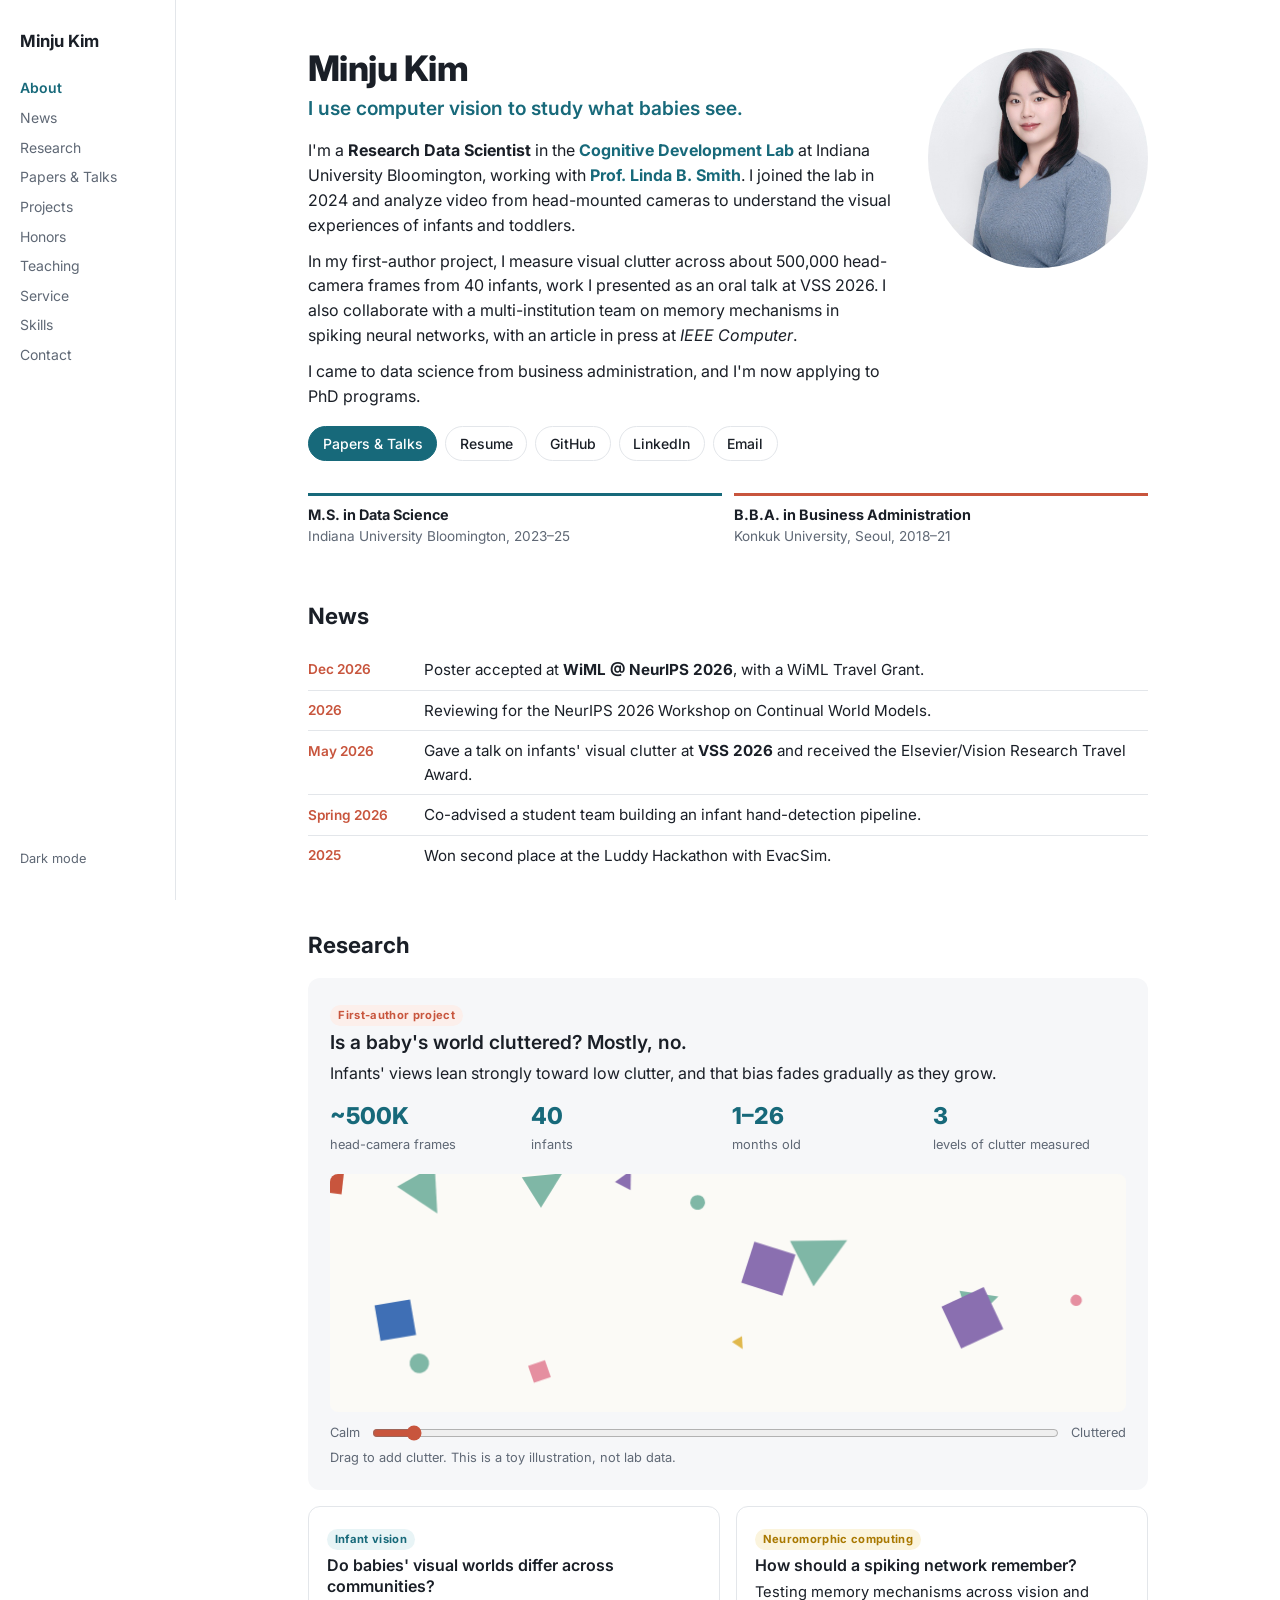
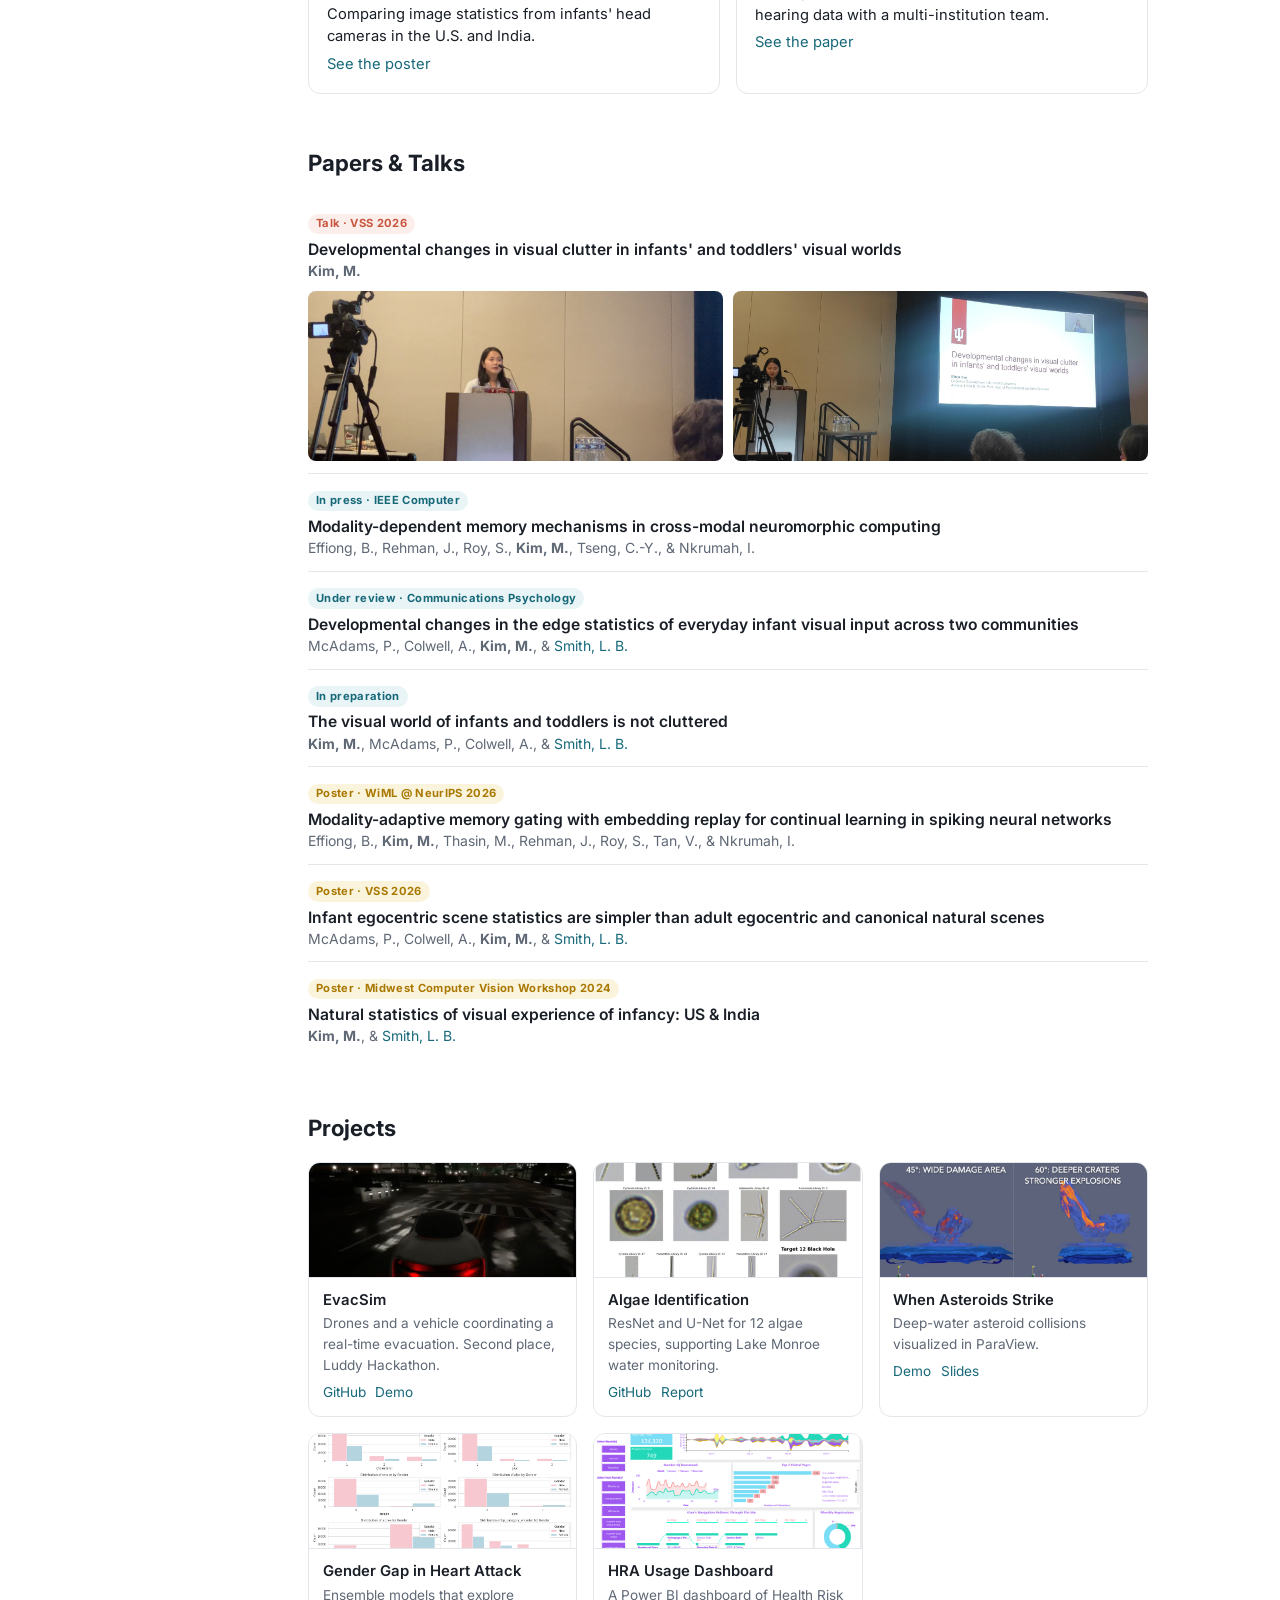
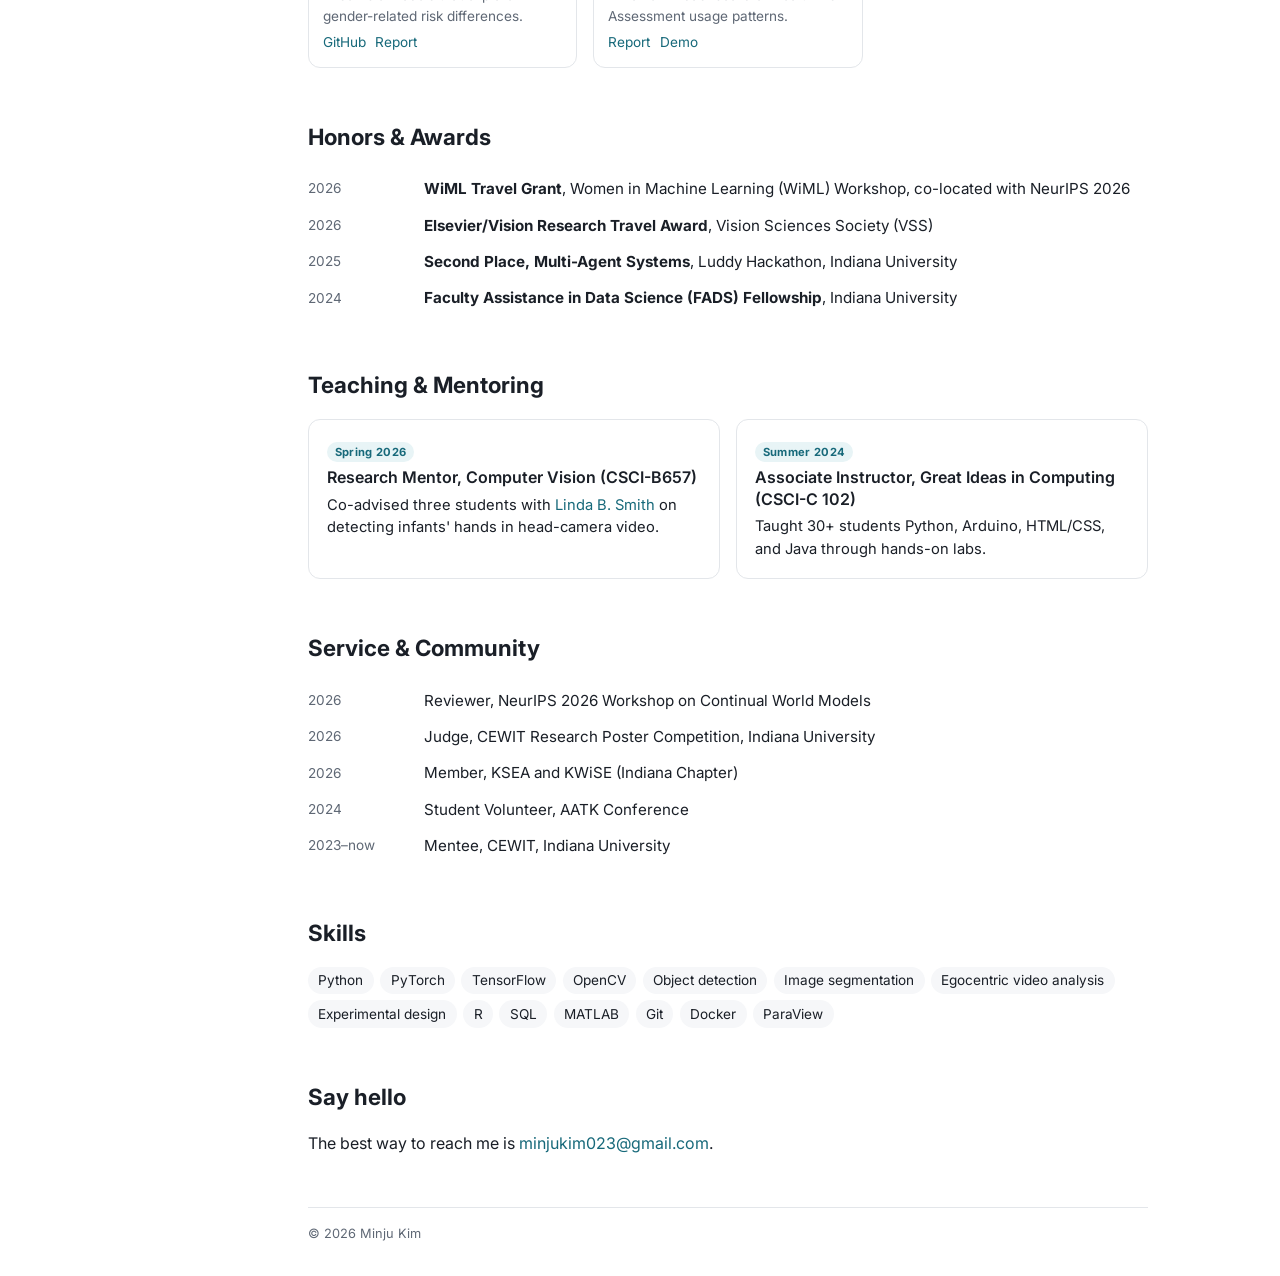
==== commit b0372692: "Expand About section, simplify education, and link lab website Co-Authored-By: Claude Opus 5.5 <nore" ====
--- a/index.html
+++ b/index.html
@@ -74,10 +74,10 @@
     .btn-p:hover { color: var(--bg); }
 
     /* My path */
-    .path { list-style: none; display: grid; grid-template-columns: repeat(4, 1fr); gap: 0.75rem; margin-top: 2rem; }
+    .path { list-style: none; display: grid; grid-template-columns: repeat(2, 1fr); gap: 0.75rem; margin-top: 2rem; }
     .path li { border-top: 3px solid var(--accent); padding-top: 0.5rem; font-size: 0.85rem; }
-    .path li:nth-child(1) { border-color: var(--gold); }
     .path li:nth-child(2) { border-color: var(--warm); }
+    .about-text p + p { margin-top: 0.7rem; }
     .path b { display: block; font-size: 0.9rem; }
     .path span { color: var(--muted); }
 
@@ -201,7 +201,9 @@
           <div class="about-text">
             <h1>Minju Kim</h1>
             <p class="about-tagline">I use computer vision to study what babies see.</p>
-            <p>I'm a Research Data Scientist in <a href="https://psych.indiana.edu/directory/faculty/smith-linda.html" target="_blank" rel="noopener">Linda B. Smith</a>'s Cognitive Development Lab at Indiana University, where I analyze video from head-mounted cameras worn by infants. I'm applying to PhD programs.</p>
+            <p>I'm a <b>Research Data Scientist</b> in the <a href="https://www.babiesbodiesmachines.org/" target="_blank" rel="noopener"><b>Cognitive Development Lab</b></a> at Indiana University Bloomington, working with <a href="https://psych.indiana.edu/directory/faculty/smith-linda.html" target="_blank" rel="noopener"><b>Prof. Linda B. Smith</b></a>. I joined the lab in 2024 and analyze video from head-mounted cameras to understand the visual experiences of infants and toddlers.</p>
+            <p>In my first-author project, I measure visual clutter across about 500,000 head-camera frames from 40 infants, work I presented as an oral talk at VSS 2026. I also collaborate with a multi-institution team on memory mechanisms in spiking neural networks, with an article in press at <em>IEEE Computer</em>.</p>
+            <p>I came to data science from business administration, and I'm now applying to PhD programs.</p>
             <div class="links">
               <a href="#papers" class="btn btn-p">Papers &amp; Talks</a>
               <a href="https://drive.google.com/file/d/1I46Orb2nMzGINgb31lgrYx2MhkHUhdre/view?usp=sharing" class="btn" target="_blank" rel="noopener">Resume</a>
@@ -213,10 +215,8 @@
           <img src="assets/profile1.jpeg" alt="Portrait of Minju Kim" class="about-photo"/>
         </div>
         <ol class="path" aria-label="Education">
-          <li><b>Anyang, Korea</b><span>Sungkyul University, 2016–18</span></li>
-          <li><b>Seoul, Korea</b><span>B.B.A., Konkuk University, 2018–21</span></li>
-          <li><b>Nürnberg, Germany</b><span>Exchange semester, TH Nürnberg, 2019</span></li>
-          <li><b>Bloomington, IN</b><span>M.S. Data Science, Indiana University, 2023–25</span></li>
+          <li><b>M.S. in Data Science</b><span>Indiana University Bloomington, 2023–25</span></li>
+          <li><b>B.B.A. in Business Administration</b><span>Konkuk University, Seoul, 2018–21</span></li>
         </ol>
       </section>
 
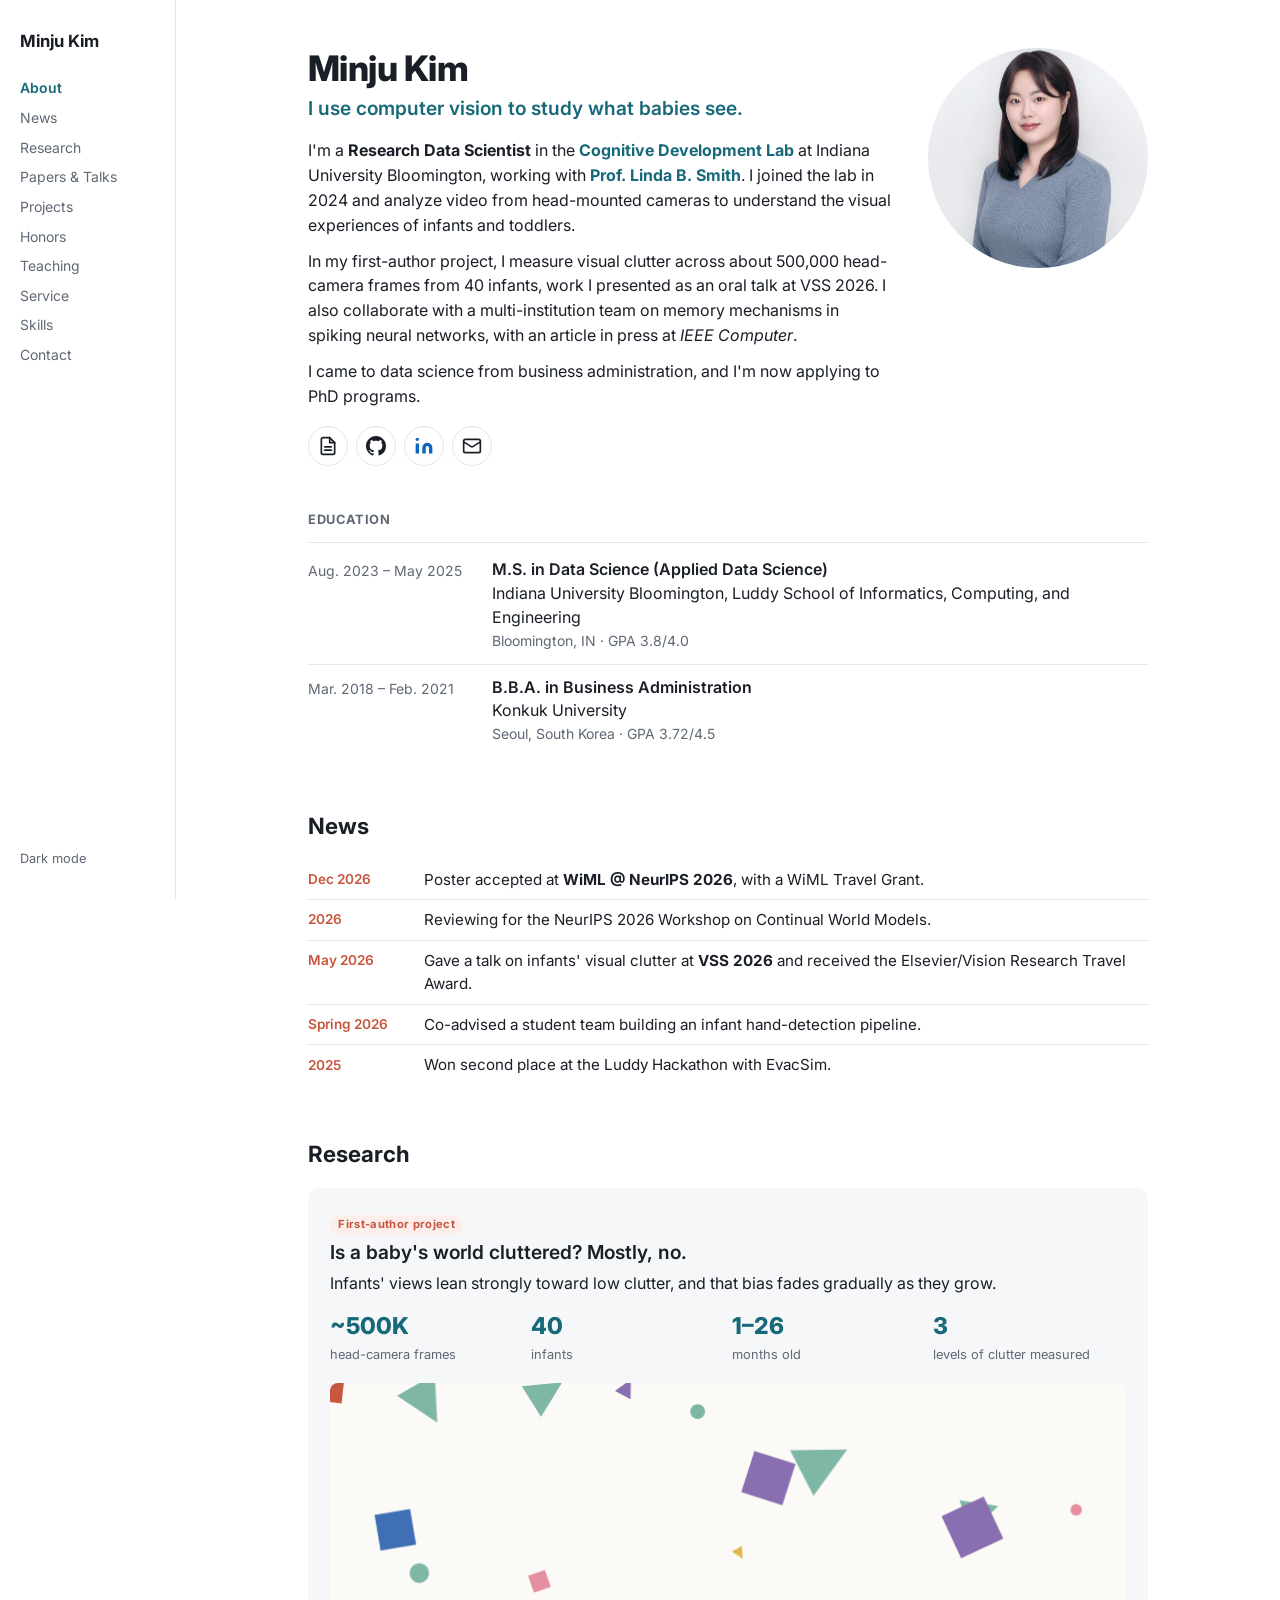
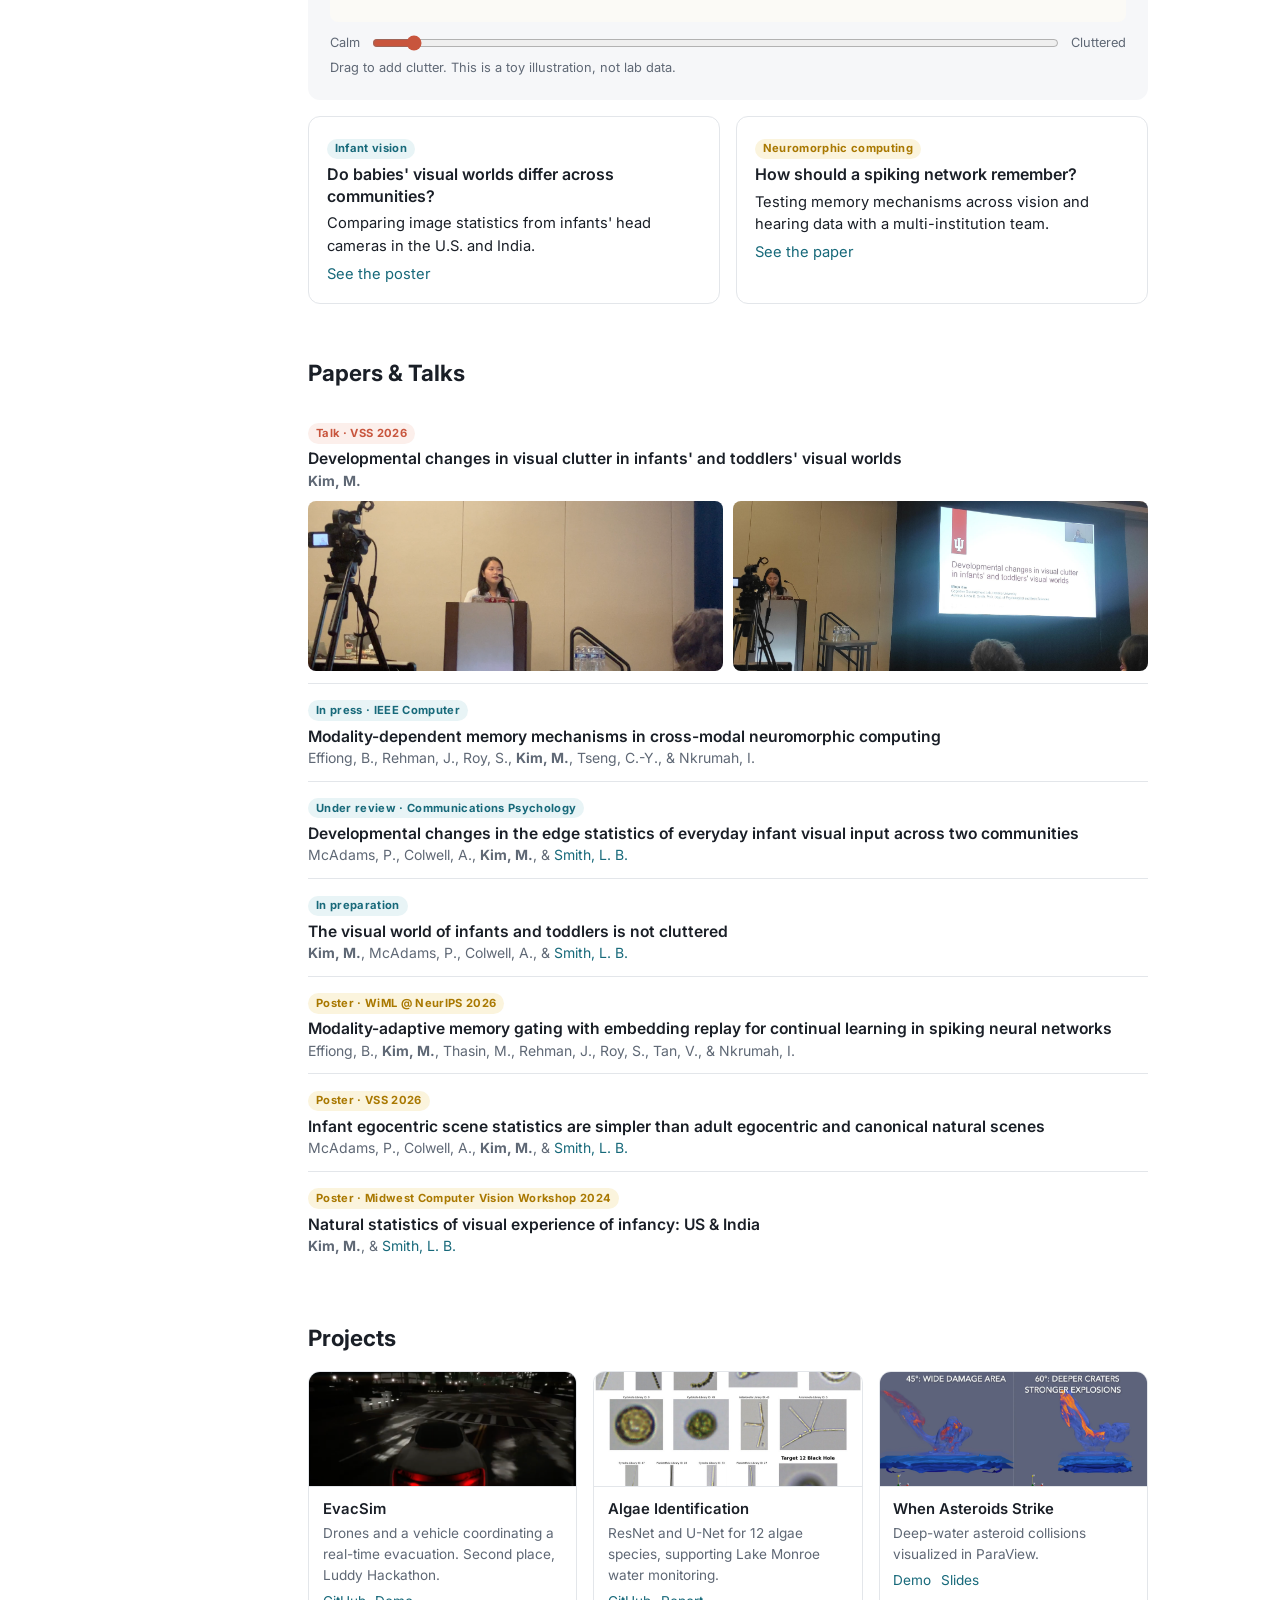
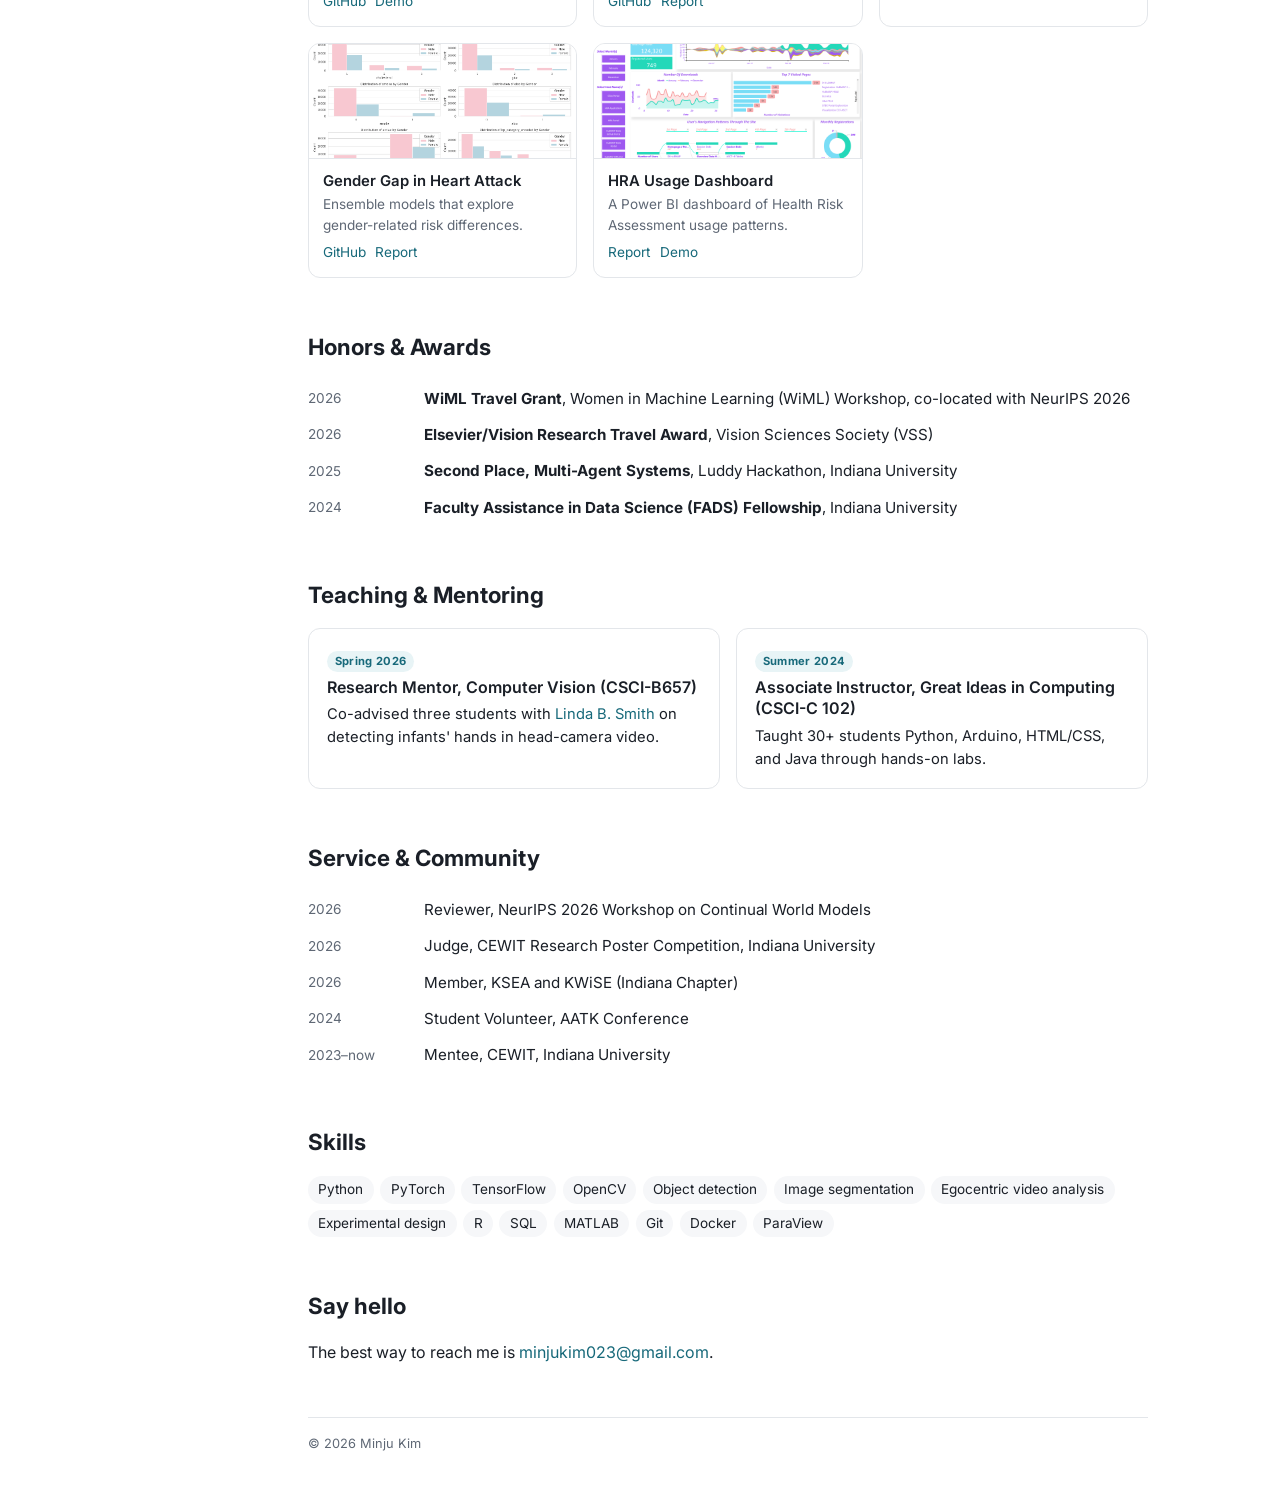
==== commit 2a9c5fb4: "Use icon links and a vertical education list in About Co-Authored-By: Claude Opus 5.5 <noreply@anthr" ====
--- a/index.html
+++ b/index.html
@@ -68,18 +68,18 @@
     .about-tagline { font-size: 1.2rem; font-weight: 600; color: var(--accent); margin: 0.35rem 0 0.9rem; }
     .about-photo { width: 220px; height: 220px; object-fit: cover; border-radius: 50%; flex-shrink: 0; display: block; }
     .links { display: flex; flex-wrap: wrap; gap: 0.5rem; margin-top: 1.1rem; }
-    .btn { font-size: 0.875rem; font-weight: 500; padding: 0.35rem 0.85rem; border: 1px solid var(--border); border-radius: 999px; color: var(--text); transition: transform 0.12s, border-color 0.12s; }
-    .btn:hover { border-color: var(--accent); color: var(--accent); text-decoration: none; transform: translateY(-1px); }
-    .btn-p { background: var(--accent); border-color: var(--accent); color: var(--bg); }
-    .btn-p:hover { color: var(--bg); }
-
-    /* My path */
-    .path { list-style: none; display: grid; grid-template-columns: repeat(2, 1fr); gap: 0.75rem; margin-top: 2rem; }
-    .path li { border-top: 3px solid var(--accent); padding-top: 0.5rem; font-size: 0.85rem; }
-    .path li:nth-child(2) { border-color: var(--warm); }
+    .icon-link { width: 40px; height: 40px; display: flex; align-items: center; justify-content: center; border: 1px solid var(--border); border-radius: 50%; color: var(--text); transition: transform 0.12s, border-color 0.12s; }
+    .icon-link:hover { border-color: var(--accent); transform: translateY(-2px); }
+    .icon-link.linkedin { color: #0a66c2; }
+    html[data-theme="dark"] .icon-link.linkedin { color: #70b5f9; }
     .about-text p + p { margin-top: 0.7rem; }
-    .path b { display: block; font-size: 0.9rem; }
-    .path span { color: var(--muted); }
+
+    /* Education */
+    .edu { list-style: none; margin-top: 2rem; }
+    .edu-title { font-size: 0.8rem; font-weight: 700; letter-spacing: 0.05em; text-transform: uppercase; color: var(--muted); margin-bottom: 0.25rem; }
+    .edu li { display: grid; grid-template-columns: 10.5rem 1fr; gap: 0.25rem 1rem; padding: 0.75rem 0; border-bottom: 1px solid var(--border); }
+    .edu li:last-child { border-bottom: none; }
+    .edu time { font-size: 0.875rem; color: var(--muted); padding-top: 0.08rem; }
 
     /* News */
     .news { list-style: none; }
@@ -138,7 +138,7 @@
 
     @media (prefers-reduced-motion: reduce) {
       html { scroll-behavior: auto; }
-      .btn, .card, .proj { transition: none; }
+      .icon-link, .card, .proj { transition: none; }
     }
 
     /* Responsive: the menu moves to a top bar on small screens */
@@ -160,7 +160,8 @@
       main { margin-left: 0; padding: 1.75rem 1rem 1.5rem; }
       .about { flex-direction: column-reverse; gap: 1.25rem; }
       .about-photo { width: 150px; height: 150px; }
-      .path, .stats { grid-template-columns: repeat(2, 1fr); }
+      .stats { grid-template-columns: repeat(2, 1fr); }
+      .edu li { grid-template-columns: 1fr; }
       .cards { grid-template-columns: 1fr; }
       .proj-grid { grid-template-columns: 1fr; }
       .proj img { height: 160px; }
@@ -205,19 +206,33 @@
             <p>In my first-author project, I measure visual clutter across about 500,000 head-camera frames from 40 infants, work I presented as an oral talk at VSS 2026. I also collaborate with a multi-institution team on memory mechanisms in spiking neural networks, with an article in press at <em>IEEE Computer</em>.</p>
             <p>I came to data science from business administration, and I'm now applying to PhD programs.</p>
             <div class="links">
-              <a href="#papers" class="btn btn-p">Papers &amp; Talks</a>
-              <a href="https://drive.google.com/file/d/1I46Orb2nMzGINgb31lgrYx2MhkHUhdre/view?usp=sharing" class="btn" target="_blank" rel="noopener">Resume</a>
-              <a href="https://github.com/minjukim023" class="btn" target="_blank" rel="noopener">GitHub</a>
-              <a href="https://www.linkedin.com/in/minjukim023/" class="btn" target="_blank" rel="noopener">LinkedIn</a>
-              <a href="mailto:minjukim023@gmail.com" class="btn">Email</a>
+              <a href="https://drive.google.com/file/d/1I46Orb2nMzGINgb31lgrYx2MhkHUhdre/view?usp=sharing" class="icon-link" target="_blank" rel="noopener" aria-label="Resume" title="Resume"><svg width="20" height="20" viewBox="0 0 24 24" fill="none" stroke="currentColor" stroke-width="2" stroke-linecap="round" stroke-linejoin="round" aria-hidden="true"><path d="M14 2H6a2 2 0 0 0-2 2v16a2 2 0 0 0 2 2h12a2 2 0 0 0 2-2V8z"/><polyline points="14 2 14 8 20 8"/><line x1="16" y1="13" x2="8" y2="13"/><line x1="16" y1="17" x2="8" y2="17"/></svg></a>
+              <a href="https://github.com/minjukim023" class="icon-link" target="_blank" rel="noopener" aria-label="GitHub" title="GitHub"><svg width="20" height="20" viewBox="0 0 24 24" fill="currentColor" aria-hidden="true"><path d="M12 0C5.37 0 0 5.37 0 12c0 5.31 3.435 9.795 8.205 11.385.6.105.825-.255.825-.57 0-.285-.015-1.23-.015-2.235-3.015.555-3.795-.735-4.035-1.41-.135-.345-.72-1.41-1.23-1.695-.42-.225-1.02-.78-.015-.795.945-.015 1.62.87 1.845 1.23 1.08 1.815 2.805 1.305 3.495.99.105-.78.42-1.305.765-1.605-2.67-.3-5.46-1.335-5.46-5.925 0-1.305.465-2.385 1.23-3.225-.12-.3-.54-1.53.12-3.18 0 0 1.005-.315 3.3 1.23.96-.27 1.98-.405 3-.405s2.04.135 3 .405c2.295-1.56 3.3-1.23 3.3-1.23.66 1.65.24 2.88.12 3.18.765.84 1.23 1.905 1.23 3.225 0 4.605-2.805 5.625-5.475 5.925.435.375.81 1.095.81 2.22 0 1.605-.015 2.895-.015 3.3 0 .315.225.69.825.57A12.02 12.02 0 0 0 24 12c0-6.63-5.37-12-12-12z"/></svg></a>
+              <a href="https://www.linkedin.com/in/minjukim023/" class="icon-link linkedin" target="_blank" rel="noopener" aria-label="LinkedIn" title="LinkedIn"><svg width="20" height="20" viewBox="0 0 24 24" fill="currentColor" aria-hidden="true"><path d="M16 8a6 6 0 0 1 6 6v7h-4v-7a2 2 0 0 0-2-2 2 2 0 0 0-2 2v7h-4v-7a6 6 0 0 1 6-6z"/><rect x="2" y="9" width="4" height="12"/><circle cx="4" cy="4" r="2"/></svg></a>
+              <a href="mailto:minjukim023@gmail.com" class="icon-link" aria-label="Email" title="Email"><svg width="20" height="20" viewBox="0 0 24 24" fill="none" stroke="currentColor" stroke-width="2" stroke-linecap="round" stroke-linejoin="round" aria-hidden="true"><rect x="2" y="4" width="20" height="16" rx="2"/><path d="m22 7-8.97 5.7a1.94 1.94 0 0 1-2.06 0L2 7"/></svg></a>
             </div>
           </div>
           <img src="assets/profile1.jpeg" alt="Portrait of Minju Kim" class="about-photo"/>
         </div>
-        <ol class="path" aria-label="Education">
-          <li><b>M.S. in Data Science</b><span>Indiana University Bloomington, 2023–25</span></li>
-          <li><b>B.B.A. in Business Administration</b><span>Konkuk University, Seoul, 2018–21</span></li>
-        </ol>
+        <ul class="edu" aria-label="Education">
+          <li class="edu-title">Education</li>
+          <li>
+            <time>Aug. 2023 – May 2025</time>
+            <div>
+              <h3>M.S. in Data Science (Applied Data Science)</h3>
+              <p>Indiana University Bloomington, Luddy School of Informatics, Computing, and Engineering</p>
+              <p class="meta">Bloomington, IN · GPA 3.8/4.0</p>
+            </div>
+          </li>
+          <li>
+            <time>Mar. 2018 – Feb. 2021</time>
+            <div>
+              <h3>B.B.A. in Business Administration</h3>
+              <p>Konkuk University</p>
+              <p class="meta">Seoul, South Korea · GPA 3.72/4.5</p>
+            </div>
+          </li>
+        </ul>
       </section>
 
       <!-- NEWS -->
